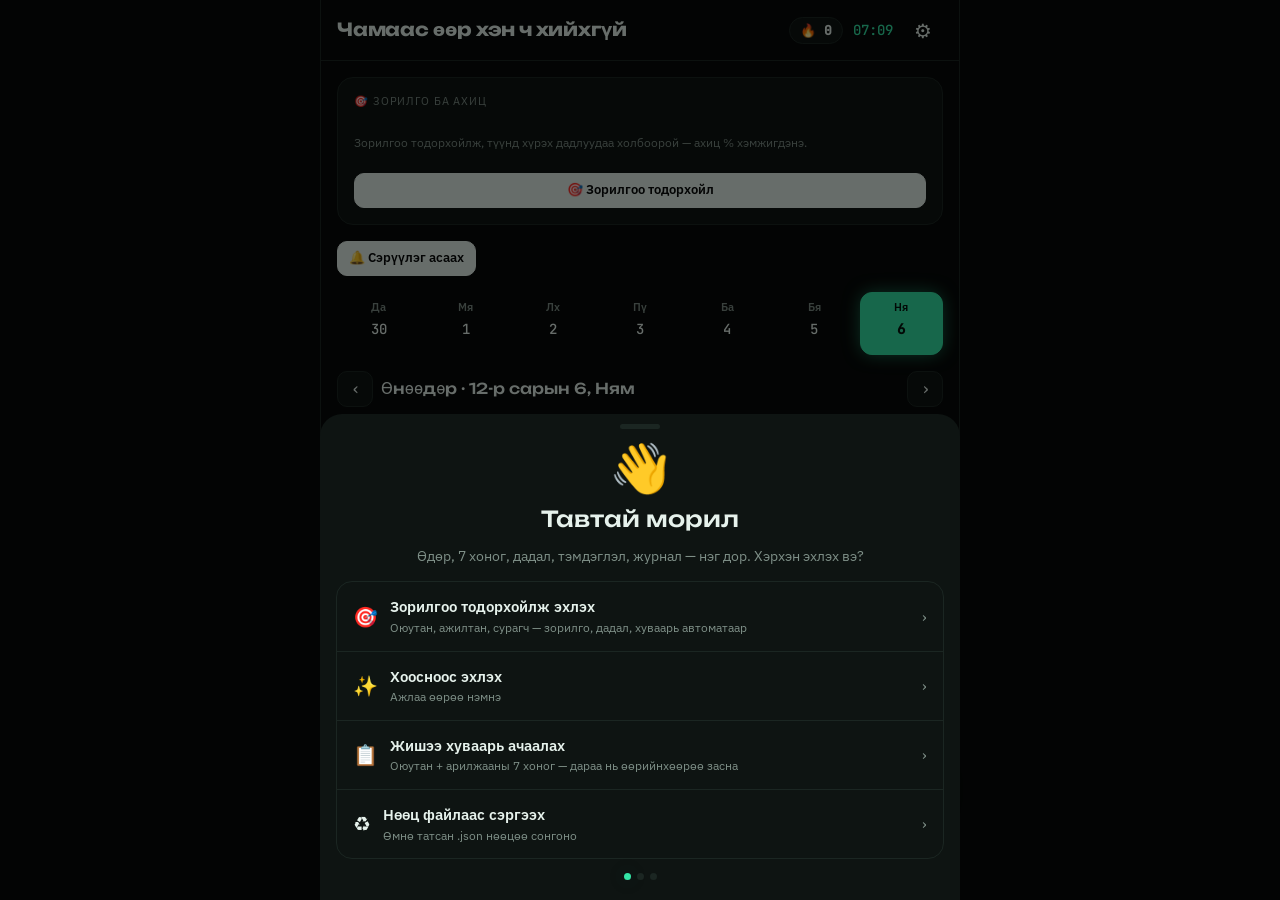
==== index.html @ 36c662ec "Evolve: home = goals, alarm, week, day plan" ====
<!doctype html>
<html lang="mn">
<head>
<meta charset="utf-8">
<meta name="viewport" content="width=device-width,initial-scale=1,viewport-fit=cover,interactive-widget=resizes-content">
<meta http-equiv="Content-Security-Policy" content="object-src 'none'; base-uri 'self'; form-action 'self'">
<title>Evolve</title>
<meta name="description" content="Өдөр, 7 хоног, дадал, тэмдэглэл, журнал — нэг дор. Сэрүүлэг, сануулгатай.">
<meta name="theme-color" content="#060908">
<meta name="application-name" content="Evolve">
<meta name="mobile-web-app-capable" content="yes">
<meta name="apple-mobile-web-app-capable" content="yes">
<meta name="apple-mobile-web-app-title" content="Evolve">
<meta name="apple-mobile-web-app-status-bar-style" content="black">
<link rel="manifest" href="manifest.webmanifest">
<link rel="icon" type="image/png" sizes="32x32" href="favicon-32.png">
<link rel="icon" type="image/png" sizes="192x192" href="icon-192.png">
<link rel="apple-touch-icon" href="apple-touch-icon.png">
<style>[hidden]{display:none!important}html,body{margin:0}</style>
<link rel="stylesheet" href="fonts.css">
<style>
/* Layout: full-height app shell — top bar, scrolling screen, bottom tab bar; modal bottom sheets for add/edit and settings */
:root{
  --bg:#F2F3EF; --surface:#FFFFFF; --ink:#1A1D1B; --muted:#646B66; --line:#DCDFD8; --accent:#0E9F6E; --accent-soft:#D6F4E7; --glow:none; --glowf:none; --danger:#B3261E; --scrim:rgba(20,22,20,.38);
  --c-Арилжаа:#2F7D4F; --c-Судалгаа:#2C64A8; --c-Хичээл:#B4532A; --c-Ажил:#6E6E6E; --c-Фитнес:#1F8A80; --c-Амралт:#7A5BA8; --c-Хувийн:#B0457A; --c-Бусад:#8A7F5A;
  --p-0:#2F7D4F; --p-1:#2C64A8; --p-2:#B4532A; --p-3:#6E6E6E; --p-4:#1F8A80; --p-5:#7A5BA8; --p-6:#B0457A; --p-7:#8A7F5A; --p-8:#C0392B; --p-9:#A97A1E; --on-accent:#FFFFFF;
  --n-0:#FFFFFF; --n-1:#FFF1B8; --n-2:#D8F2DC; --n-3:#D6E7FA; --n-4:#FBDDE8; --n-5:#E8DEF8;
  --f-display:"Unbounded","Arial Black",system-ui,sans-serif; --f-body:"IBM Plex Sans",system-ui,-apple-system,"Segoe UI",sans-serif; --f-mono:"JetBrains Mono",ui-monospace,Menlo,monospace; --f-hand:"Caveat","Segoe Print","Comic Sans MS",cursive;
  --gutL:max(16px,env(safe-area-inset-left,0px)); --gutR:max(16px,env(safe-area-inset-right,0px));
}
@media (prefers-color-scheme: dark){:root:not([data-theme="light"]){
  --bg:#060908; --surface:#0E1412; --ink:#E6F2EC; --muted:#7E8F87; --line:#1B2622; --accent:#34E5A6; --accent-soft:#0C261C; --glow:0 0 18px -2px color-mix(in srgb,var(--accent) 55%,transparent); --glowf:drop-shadow(0 0 6px color-mix(in srgb,var(--accent) 70%,transparent)); --danger:#F2B8B5; --scrim:rgba(0,0,0,.55);
  --c-Арилжаа:#5CC285; --c-Судалгаа:#6FA3E6; --c-Хичээл:#E58A62; --c-Ажил:#A3A3A3; --c-Фитнес:#4FC9BD; --c-Амралт:#B39AE0; --c-Хувийн:#E58AB8; --c-Бусад:#C9BC8A;
  --p-0:#5CC285; --p-1:#6FA3E6; --p-2:#E58A62; --p-3:#A3A3A3; --p-4:#4FC9BD; --p-5:#B39AE0; --p-6:#E58AB8; --p-7:#C9BC8A; --p-8:#F08A7E; --p-9:#E0B04F; --on-accent:#04140D;
  --n-0:#0E1412; --n-1:#3A3418; --n-2:#1E3524; --n-3:#1D2C40; --n-4:#3D2230; --n-5:#2D2540; color-scheme:dark}}
:root[data-theme="dark"]{
  --bg:#060908; --surface:#0E1412; --ink:#E6F2EC; --muted:#7E8F87; --line:#1B2622; --accent:#34E5A6; --accent-soft:#0C261C; --glow:0 0 18px -2px color-mix(in srgb,var(--accent) 55%,transparent); --glowf:drop-shadow(0 0 6px color-mix(in srgb,var(--accent) 70%,transparent)); --danger:#F2B8B5; --scrim:rgba(0,0,0,.55);
  --c-Арилжаа:#5CC285; --c-Судалгаа:#6FA3E6; --c-Хичээл:#E58A62; --c-Ажил:#A3A3A3; --c-Фитнес:#4FC9BD; --c-Амралт:#B39AE0; --c-Хувийн:#E58AB8; --c-Бусад:#C9BC8A;
  --p-0:#5CC285; --p-1:#6FA3E6; --p-2:#E58A62; --p-3:#A3A3A3; --p-4:#4FC9BD; --p-5:#B39AE0; --p-6:#E58AB8; --p-7:#C9BC8A; --p-8:#F08A7E; --p-9:#E0B04F; --on-accent:#04140D;
  --n-0:#0E1412; --n-1:#3A3418; --n-2:#1E3524; --n-3:#1D2C40; --n-4:#3D2230; --n-5:#2D2540; color-scheme:dark}
*{box-sizing:border-box}
html,body{height:100%}
body{background:var(--bg);color:var(--ink);font-family:var(--f-body);font-size:15px;line-height:1.45;overflow:hidden}
button{font:inherit;cursor:pointer;-webkit-tap-highlight-color:transparent}
button:focus-visible,input:focus-visible,select:focus-visible,textarea:focus-visible{outline:2px solid var(--accent);outline-offset:2px}
.shell{height:100%;display:grid;grid-template-columns:minmax(0,1fr);grid-template-rows:auto minmax(0,1fr) auto;max-width:640px;margin:0 auto;position:relative}
@media (min-width:700px){.shell{border-left:1px solid var(--line);border-right:1px solid var(--line)}}
/* top bar */
.topbar{display:flex;align-items:center;gap:6px;padding-block:10px;padding-left:var(--gutL);padding-right:var(--gutR);background:var(--bg);border-bottom:1px solid var(--line);min-height:56px}
.topbar h1{flex:1;min-width:0;margin:0;font-family:var(--f-display);font-weight:700;font-size:18px;line-height:1.2;letter-spacing:-.01em;overflow:hidden;display:-webkit-box;-webkit-line-clamp:2;-webkit-box-orient:vertical;text-wrap:balance}
.topbar .clock{font-family:var(--f-mono);font-size:14px;color:var(--accent);font-variant-numeric:tabular-nums;padding:0 4px}
.ib{width:40px;height:40px;border-radius:12px;border:0;background:transparent;color:var(--ink);font-size:20px;display:grid;place-items:center;flex:none}
.ib:active{background:var(--line)}
/* stage + screen */
.stage{position:relative;min-height:0}
.screen{height:100%;overflow-y:auto;overscroll-behavior:contain;-webkit-overflow-scrolling:touch}
.view{display:flex;flex-direction:column;gap:16px;padding-block:16px 104px;padding-left:var(--gutL);padding-right:var(--gutR);animation:enter .22s ease-out}
.view.back{animation-name:enterBack}
@keyframes enter{from{opacity:0;transform:translateX(14px)}to{opacity:1;transform:none}}
@keyframes enterBack{from{opacity:0;transform:translateX(-14px)}to{opacity:1;transform:none}}
.fab{position:absolute;right:var(--gutR);bottom:16px;width:58px;height:58px;border-radius:18px;border:0;background:var(--accent);color:var(--on-accent);font-size:28px;line-height:1;box-shadow:0 8px 20px -6px rgba(0,0,0,.4);display:grid;place-items:center;transition:transform .15s}
.fab:active{transform:scale(.94)}
/* bottom tabs */
.tabbar{display:grid;grid-template-columns:repeat(var(--tabs,4),1fr);background:var(--surface);border-top:1px solid var(--line);padding-left:var(--gutL);padding-right:var(--gutR)}
.tabbar button{border:0;background:transparent;color:var(--muted);display:flex;flex-direction:column;align-items:center;gap:2px;padding:9px 0 10px;font-size:11px;font-weight:600;letter-spacing:.02em}
.tabbar .ic{font-size:20px;line-height:1;filter:grayscale(1);opacity:.7;transition:transform .15s}
.tabbar button[aria-selected="true"]{color:var(--ink)}
.tabbar button[aria-selected="true"] .ic{filter:none;opacity:1;transform:translateY(-1px)}
.tabbar button[aria-selected="true"]::after{content:"";width:18px;height:3px;border-radius:2px;background:var(--accent);margin-top:2px}
/* generic */
.card{background:var(--surface);border:1px solid var(--line);border-radius:16px;padding:16px;display:flex;flex-direction:column;gap:12px}
.label{font-size:11px;letter-spacing:.08em;text-transform:uppercase;color:var(--muted)}
.hint{font-size:12px;color:var(--muted)}
.row{display:flex;gap:8px;flex-wrap:wrap;align-items:center}
.btn{background:var(--ink);color:var(--bg);border:1px solid var(--ink);border-radius:12px;padding:10px 14px;font-weight:600}
.btn.on{background:var(--accent);border-color:var(--accent);color:var(--on-accent)}
.btn.ghost{background:transparent;color:var(--ink);border-color:var(--line)}
.btn.danger{background:transparent;color:var(--danger);border-color:var(--danger)}
.btn.sm{padding:7px 11px;font-size:13px;border-radius:10px}
.nav{width:36px;height:36px;border-radius:10px;border:1px solid var(--line);background:var(--surface);color:var(--ink);font-size:18px;line-height:1;flex:none}
/* today */
.hero{background:linear-gradient(155deg,var(--accent-soft),var(--surface) 70%);border:1px solid var(--line);color:var(--ink);box-shadow:var(--glow);border-radius:20px;padding:18px;display:flex;flex-direction:column;gap:12px}
.hero .label{color:var(--muted)}
.hero .title{font-family:var(--f-display);font-weight:500;font-size:18px;line-height:1.3;text-wrap:balance}
.hero .bar{height:6px;border-radius:3px;background:var(--line);overflow:hidden}.hero .bar i{display:block;height:100%;background:var(--accent);width:0}
.hero .next{display:flex;justify-content:space-between;gap:12px;align-items:baseline;border-top:1px solid var(--line);padding-top:12px}
.hero .next .t{min-width:0}.hero .cd{font-family:var(--f-mono);font-variant-numeric:tabular-nums;color:var(--accent);white-space:nowrap}
.hero .btn{background:transparent;color:var(--ink);border-color:var(--line)}.hero .btn.on{background:var(--accent);border-color:var(--accent);color:var(--on-accent)}
.week{display:grid;grid-template-columns:repeat(7,1fr);gap:4px}
.week button,.cell{border:1px solid transparent;border-radius:12px;background:transparent;color:var(--ink);display:flex;flex-direction:column;align-items:center;gap:3px;padding:7px 0;min-width:0}
.week .d{font-size:11px;color:var(--muted);font-weight:600}
.n{font-family:var(--f-mono);font-size:14px;font-variant-numeric:tabular-nums}
.today-mark{border-color:var(--accent)!important}.today-mark .n{color:var(--accent);font-weight:700}
.week button[aria-selected="true"],.cell[aria-selected="true"]{background:var(--accent);color:var(--on-accent);box-shadow:var(--glow)}
.week button[aria-selected="true"] .n,.cell[aria-selected="true"] .n,.week button[aria-selected="true"] .d{color:var(--on-accent)}
.dots{display:flex;gap:2px;justify-content:center;min-height:5px;max-width:30px;flex-wrap:wrap}
.dots i{width:5px;height:5px;border-radius:50%;background:var(--k)}
/* calendar */
.calhead{display:flex;align-items:center;gap:8px}
.calhead h2{font-family:var(--f-display);font-weight:500;font-size:16px;margin:0;flex:1}
.grid{display:grid;grid-template-columns:repeat(7,1fr);gap:3px}
.dow{font-size:11px;text-align:center;color:var(--muted);padding-bottom:2px}
.cell{aspect-ratio:1/1.05;padding:6px 0 0;justify-content:flex-start}
.cell.out .n{color:var(--muted);opacity:.5}
/* day block */
.dayhead{display:flex;align-items:center;gap:8px}
.dayhead .dh{flex:1;min-width:0}
.dayhead h3{font-family:var(--f-display);font-weight:500;font-size:15px;margin:0}
.dayhead .meta{font-size:12.5px;color:var(--muted)}.dayhead strong{color:var(--ink)}
ol{list-style:none;margin:0;padding:0;display:flex;flex-direction:column;background:var(--surface);border:1px solid var(--line);border-radius:16px;overflow:hidden}
li{display:grid;grid-template-columns:minmax(52px,auto) 1fr auto 26px;gap:10px;align-items:center;padding:12px 14px;border-bottom:1px solid var(--line)}
li:last-child{border-bottom:0}
.tm{white-space:nowrap;font-family:var(--f-mono);font-size:12px;font-variant-numeric:tabular-nums;color:var(--muted);line-height:1.3}
.item{min-width:0;display:flex;flex-direction:column;gap:2px;padding:0 0 0 10px;border:0;border-left:3px solid var(--k);background:none;text-align:left;color:var(--ink)}
.item .a{font-size:14.5px;overflow-wrap:anywhere}
.chip{font-size:11px;color:var(--k);font-weight:600}
li.done .a{text-decoration:line-through;color:var(--muted)}
li.live{background:var(--accent-soft)}
input[type=checkbox]{width:22px;height:22px;accent-color:var(--accent);margin:0}
li.empty{display:flex;flex-direction:column;gap:6px;align-items:center;text-align:center;color:var(--muted);padding:28px 12px}
/* forms / sheets */
.scrim{position:fixed;inset:0;background:var(--scrim);z-index:20;animation:fade .2s}
@keyframes fade{from{opacity:0}}
.bsheet{position:fixed;left:50%;bottom:0;transform:translateX(-50%);width:min(640px,100%);max-height:90%;overflow-y:auto;background:var(--surface);border-radius:22px 22px 0 0;z-index:21;padding-block:10px calc(20px + env(safe-area-inset-bottom,0px));padding-left:var(--gutL);padding-right:var(--gutR);display:flex;flex-direction:column;gap:14px;animation:up .25s cubic-bezier(.2,.8,.2,1)}
@keyframes up{from{transform:translate(-50%,40px);opacity:.4}}
.grab{width:40px;height:5px;border-radius:3px;background:var(--line);margin:0 auto}
.sheethead{display:flex;justify-content:space-between;align-items:center;gap:8px}
.sheethead h2{font-family:var(--f-display);font-weight:500;font-size:16px;margin:0}
form{display:grid;grid-template-columns:1fr 1fr;gap:12px}
form .full{grid-column:1/-1}
.f{display:flex;flex-direction:column;gap:5px;min-width:0}
.f label,legend{font-size:12px;color:var(--muted);font-weight:500}
input[type=text],input[type=time],input[type=date],select{font:inherit;background:var(--bg);color:var(--ink);border:1px solid var(--line);border-radius:11px;padding:10px 11px;width:100%;min-width:0}
fieldset{border:0;margin:0;padding:0;display:flex;flex-direction:column;gap:6px}
.days{display:grid;grid-template-columns:repeat(7,1fr);gap:4px}
.days label{display:flex;flex-direction:column;align-items:center;gap:4px;font-size:12px;border:1px solid var(--line);border-radius:10px;padding:6px 0;color:var(--ink)}
.days input{width:18px;height:18px}
.setrow{display:flex;justify-content:space-between;align-items:center;gap:10px;padding:12px 0;border-bottom:1px solid var(--line)}
.setrow:last-child{border-bottom:0}
/* notes */
.flist{display:flex;flex-direction:column;background:var(--surface);border:1px solid var(--line);border-radius:16px;overflow:hidden}
.fbtn{display:flex;align-items:center;gap:12px;width:100%;border:0;border-bottom:1px solid var(--line);background:transparent;color:var(--ink);padding:14px 16px;text-align:left}
.fbtn:last-child{border-bottom:0}
.fbtn .ic{font-size:20px}
.fbtn .nm{flex:1;font-weight:600;min-width:0;overflow:hidden;text-overflow:ellipsis;white-space:nowrap}
.fbtn .ct{font-family:var(--f-mono);font-size:12px;color:var(--muted)}
.fbtn .chev{color:var(--muted)}
.ntools{display:flex;gap:8px;align-items:center}
.ntools input{flex:1;min-width:0}
.seg{display:flex;background:var(--surface);border:1px solid var(--line);border-radius:11px;padding:3px;gap:2px;flex:none}
.seg button{border:0;border-radius:8px;background:transparent;color:var(--muted);font-weight:600;font-size:13px;padding:6px 10px}
.seg button[aria-selected="true"]{background:var(--ink);color:var(--bg)}
.nlist{display:flex;flex-direction:column;border:1px solid var(--line);border-radius:16px;overflow:hidden;background:var(--surface)}
.nrow{display:flex;flex-direction:column;gap:3px;padding:12px 14px;border:0;border-bottom:1px solid var(--line);background:transparent;color:var(--ink);text-align:left;border-left:4px solid var(--nc)}
.nrow:last-child{border-bottom:0}
.nrow .t{font-weight:600}
.nrow .p{font-size:13px;color:var(--muted);overflow:hidden;text-overflow:ellipsis;white-space:nowrap}
.nrow .d{font-size:11.5px;color:var(--muted);font-family:var(--f-mono)}
.board{display:grid;grid-template-columns:repeat(auto-fill,minmax(148px,1fr));gap:12px}
.sticky{background:var(--nc);color:var(--ink);border:0;border-radius:4px 4px 14px 4px;padding:14px 12px;text-align:left;min-height:150px;display:flex;flex-direction:column;gap:6px;box-shadow:0 1px 0 var(--line),0 6px 16px -10px rgba(0,0,0,.35);transform:rotate(var(--rot));transition:transform .15s}
.sticky:active{transform:scale(.98)}
.sticky .t{font-family:var(--f-hand);font-size:22px;font-weight:600;line-height:1.1}
.sticky .b{font-family:var(--f-hand);font-size:18px;line-height:1.15;white-space:pre-line;overflow:hidden;max-height:9.5em}
.nempty{padding:36px 12px;text-align:center;color:var(--muted);border:1px dashed var(--line);border-radius:16px;display:flex;flex-direction:column;gap:8px;align-items:center}
.etools{display:flex;gap:8px;flex-wrap:wrap;align-items:center}
.etools select{width:auto;padding:7px 10px;font-size:13px}
.colors{display:flex;gap:6px}
.colors button{width:26px;height:26px;border-radius:50%;border:2px solid var(--line);background:var(--nc)}
.colors button[aria-checked="true"]{border-color:var(--ink)}
.paper{background:var(--nc,var(--surface));border:1px solid var(--line);border-radius:18px;padding:18px;display:flex;flex-direction:column;gap:2px;min-height:55vh}
#nTitle{font-family:var(--f-display);font-weight:600;font-size:21px;border:0;background:transparent;color:var(--ink);padding:4px 0;width:100%}
#nTitle:focus{outline:none}
.paper .meta{font-size:11.5px;color:var(--muted);font-family:var(--f-mono);margin-bottom:8px}
.blk{display:flex;gap:8px;align-items:flex-start}
.blk textarea{flex:1;border:0;background:transparent;color:var(--ink);font:inherit;resize:none;overflow:hidden;padding:4px 0;line-height:1.6;min-width:0;background-image:linear-gradient(to bottom,transparent calc(100% - 1px),var(--line) calc(100% - 1px))}
.blk textarea:focus{outline:none;background-image:linear-gradient(to bottom,transparent calc(100% - 2px),var(--accent) calc(100% - 2px))}
.blk.h textarea{font-family:var(--f-display);font-weight:500;font-size:17px;padding-top:12px}
.blk.todo input{margin-top:6px}
.blk.todo.done textarea{text-decoration:line-through;color:var(--muted)}
.addline{border:0;background:transparent;color:var(--muted);text-align:left;padding:10px 0;font-size:13px}
.blockbar{display:flex;gap:8px;flex-wrap:wrap;position:sticky;bottom:0;background:var(--bg);padding:8px 0}
/* life */
.scales{display:grid;grid-template-columns:repeat(4,1fr);gap:4px;background:var(--bg);border:1px solid var(--line);border-radius:11px;padding:3px}
.scales button{border:0;border-radius:8px;padding:8px 0;background:transparent;color:var(--muted);font-weight:600;font-size:13px}
.scales button[aria-selected="true"]{background:var(--accent);color:var(--on-accent)}
.fy{font-family:var(--f-mono);font-size:15px;min-width:76px;text-align:center}
.lifeset{display:grid;grid-template-columns:1fr 1fr;gap:12px}
.lifewrap{overflow-x:auto;border:1px solid var(--line);border-radius:16px;background:var(--surface)}
.life{border-collapse:collapse;min-width:100%}
.life th,.life td{border:1px solid var(--line);vertical-align:top;padding:0}
.life thead th{padding:10px 8px;text-align:left;background:var(--surface)}
.life th.cur{background:var(--accent-soft)}.life th.cur .age{color:var(--accent)}
.life thead .age{font-family:var(--f-display);font-weight:500;font-size:14px;display:block}
.life thead .yr{font-family:var(--f-mono);font-size:11px;color:var(--muted)}
.life .corner,.life .rowh{position:sticky;left:0;z-index:1;background:var(--surface);width:112px;min-width:112px}
.life .rowh{padding:6px}
.life .rowh input{font:inherit;font-size:13px;font-weight:600;border:0;background:transparent;color:var(--ink);width:100%;padding:4px 2px}
.life .rowh .x{border:0;background:transparent;color:var(--muted);font-size:12px;padding:2px}
.life tr.main td,.life tr.main .rowh{background:var(--accent-soft)}
.life textarea{display:block;width:170px;min-height:120px;border:0;background:transparent;color:var(--ink);font-family:var(--f-hand);font-size:20px;line-height:1.2;padding:8px 10px;resize:vertical}
.life textarea::placeholder{color:var(--muted);opacity:.6}
.toast{position:fixed;left:50%;transform:translateX(-50%);bottom:calc(84px + env(safe-area-inset-bottom,0px));background:var(--ink);color:var(--bg);padding:11px 16px;border-radius:14px;font-weight:600;max-width:calc(100% - 32px);box-shadow:0 6px 24px rgba(0,0,0,.25);z-index:30;animation:fade .2s}
:root[data-accent="gold"]{--accent:#A97A1E;--accent-soft:#F3E6C8}
@media (prefers-color-scheme: dark){:root[data-accent="gold"]:not([data-theme="light"]){--accent:#E0B04F;--accent-soft:#3A3020}}
:root[data-theme="dark"][data-accent="gold"]{--accent:#E0B04F;--accent-soft:#3A3020}
:root[data-accent="green"]{--accent:#2F7D4F;--accent-soft:#DCEFE2}
@media (prefers-color-scheme: dark){:root[data-accent="green"]:not([data-theme="light"]){--accent:#5CC285;--accent-soft:#1E3524}}
:root[data-theme="dark"][data-accent="green"]{--accent:#5CC285;--accent-soft:#1E3524}
:root[data-accent="blue"]{--accent:#2C64A8;--accent-soft:#DCE8F7}
@media (prefers-color-scheme: dark){:root[data-accent="blue"]:not([data-theme="light"]){--accent:#6FA3E6;--accent-soft:#1D2C40}}
:root[data-theme="dark"][data-accent="blue"]{--accent:#6FA3E6;--accent-soft:#1D2C40}
:root[data-accent="pink"]{--accent:#B0457A;--accent-soft:#F8DDEA}
@media (prefers-color-scheme: dark){:root[data-accent="pink"]:not([data-theme="light"]){--accent:#E58AB8;--accent-soft:#3D2230}}
:root[data-theme="dark"][data-accent="pink"]{--accent:#E58AB8;--accent-soft:#3D2230}
:root[data-accent="purple"]{--accent:#6E4FA8;--accent-soft:#E8DEF8}
@media (prefers-color-scheme: dark){:root[data-accent="purple"]:not([data-theme="light"]){--accent:#B39AE0;--accent-soft:#2D2540}}
:root[data-theme="dark"][data-accent="purple"]{--accent:#B39AE0;--accent-soft:#2D2540}
:root[data-accent="orange"]{--accent:#C2571B;--accent-soft:#FBE3D3}
@media (prefers-color-scheme: dark){:root[data-accent="orange"]:not([data-theme="light"]){--accent:#F29A5C;--accent-soft:#3E2818}}
:root[data-theme="dark"][data-accent="orange"]{--accent:#F29A5C;--accent-soft:#3E2818}

.shell,.bsheet{zoom:var(--zoom,1)}
.sgroup{display:flex;flex-direction:column;gap:2px}
.sgroup h2{font-family:var(--f-display);font-weight:500;font-size:14px;margin:0 0 6px;color:var(--muted);letter-spacing:.02em}
.setrow .lbl{min-width:0;flex:1}
.setrow .sub2{font-size:12px;color:var(--muted)}
.setrow select{width:auto}
.swatches{display:flex;gap:8px;flex-wrap:wrap}
.swatches button{width:30px;height:30px;border-radius:50%;border:3px solid var(--surface);outline:2px solid transparent;background:var(--sw)}
.swatches button[aria-checked="true"]{outline-color:var(--ink)}
.tog{appearance:none;-webkit-appearance:none;width:46px!important;height:28px!important;border-radius:14px;background:var(--line);position:relative;cursor:pointer;flex:none;transition:background .15s}
.tog::after{content:"";position:absolute;top:3px;left:3px;width:22px;height:22px;border-radius:50%;background:var(--surface);box-shadow:0 1px 3px rgba(0,0,0,.3);transition:transform .15s}
.tog:checked{background:var(--accent)}.tog:checked::after{transform:translateX(18px)}
.tog:disabled{opacity:.45}
.catrow{display:flex;gap:8px;align-items:center;padding:8px 0;border-bottom:1px solid var(--line)}
.catrow:last-child{border-bottom:0}
.catrow .sw{width:28px;height:28px;border-radius:50%;border:0;background:var(--sw);flex:none}
.catrow input[type=text]{flex:1}
.catrow .x{border:0;background:transparent;color:var(--muted);font-size:13px;padding:6px}
.palpick{display:flex;gap:6px;flex-wrap:wrap;padding:4px 0 8px 36px}
.palpick button{width:24px;height:24px;border-radius:50%;border:2px solid var(--surface);outline:2px solid transparent;background:var(--sw)}
.palpick button[aria-checked="true"]{outline-color:var(--ink)}
.sounds{display:flex;flex-direction:column}
.sounds label{display:flex;align-items:center;gap:10px;padding:9px 0;border-bottom:1px solid var(--line)}
.sounds label:last-child{border-bottom:0}
.sounds input[type=radio]{width:20px;height:20px;accent-color:var(--accent);margin:0}
.sounds .nm{flex:1}
input[type=range]{accent-color:var(--accent);width:140px}

.card.ring{display:flex;flex-direction:row;align-items:center;gap:14px}
.ring svg{flex:none}
.ring .rt{display:flex;flex-direction:column;gap:2px}
.ring .big{font-family:var(--f-display);font-weight:500;font-size:16px}
.habits{display:flex;flex-wrap:wrap;gap:8px}
.hb{display:flex;align-items:center;gap:6px;border:1px solid var(--line);background:var(--surface);color:var(--ink);border-radius:999px;padding:8px 12px;font-size:13.5px;font-weight:600}
.hb[aria-pressed="true"]{background:var(--accent);border-color:var(--accent);color:var(--on-accent)}
.hb .st{font-family:var(--f-mono);font-size:12px;opacity:.85}
.hb .del{margin-left:2px;font-weight:700}
.hadd{display:flex;gap:8px}.hadd input{flex:1}
.wk{display:flex;flex-direction:column;gap:10px}
.wkrow{display:grid;grid-template-columns:84px 1fr 64px;gap:10px;align-items:center;font-size:13px}
.wkrow .nm{overflow:hidden;text-overflow:ellipsis;white-space:nowrap;font-weight:600}
.wkbar{height:12px;border-radius:6px;background:var(--line);overflow:hidden;position:relative}
.wkbar i{position:absolute;inset:0 auto 0 0;background:var(--k);opacity:.35;border-radius:6px}
.wkbar b{position:absolute;inset:0 auto 0 0;background:var(--k);border-radius:6px}
.wkrow .v{font-family:var(--f-mono);font-size:12px;text-align:right;color:var(--muted);font-variant-numeric:tabular-nums}
.stats{display:grid;grid-template-columns:repeat(3,1fr);gap:8px}
.stat{background:var(--surface);border:1px solid var(--line);border-radius:14px;padding:12px;display:flex;flex-direction:column;gap:2px;min-width:0}
.stat .v{font-family:var(--f-display);font-weight:500;font-size:18px;font-variant-numeric:tabular-nums}
.stat .k{font-size:11px;color:var(--muted)}
.stat.bad .v{color:var(--danger)}.stat.good .v{color:var(--p-0)}
.trow{display:grid;grid-template-columns:1fr auto;gap:4px 10px;padding:12px 14px;border:0;border-bottom:1px solid var(--line);background:transparent;color:var(--ink);text-align:left;border-left:4px solid var(--k);width:100%}
.trow:last-child{border-bottom:0}
.trow .t{font-weight:600}.trow .r{font-family:var(--f-mono);font-weight:600;text-align:right}
.trow .d{font-size:12px;color:var(--muted);grid-column:1/-1}
.board.dragging{touch-action:none}
.sticky.lift{transform:scale(1.05) rotate(0)!important;z-index:5;box-shadow:0 16px 30px -10px rgba(0,0,0,.5);opacity:.95;pointer-events:none;position:relative}
.sticky.drop{outline:2px dashed var(--accent);outline-offset:3px}
#dayBlock{touch-action:pan-y}

.mood{display:grid;grid-template-columns:repeat(14,1fr);gap:4px;align-items:end;height:90px}
.mood .c{display:flex;flex-direction:column;align-items:center;justify-content:flex-end;gap:3px;height:100%}
.mood .c i{width:100%;max-width:18px;border-radius:5px 5px 2px 2px;background:var(--accent);min-height:3px}
.mood .c i.none{background:var(--line)}
.mood .c span{font-size:9.5px;color:var(--muted);font-family:var(--f-mono)}
.moodpick{display:grid;grid-template-columns:repeat(5,1fr);gap:6px}
.moodpick button{border:1px solid var(--line);background:var(--bg);border-radius:12px;padding:8px 0;font-size:24px;line-height:1;display:flex;flex-direction:column;align-items:center;gap:4px;color:var(--ink)}
.moodpick button span{font-size:10.5px;color:var(--muted)}
.moodpick button[aria-checked="true"]{border-color:var(--accent);background:var(--accent-soft)}
textarea.jt{font:inherit;background:var(--bg);color:var(--ink);border:1px solid var(--line);border-radius:11px;padding:10px 11px;width:100%;resize:vertical}
.jrow{display:flex;gap:12px;padding:12px 14px;border:0;border-bottom:1px solid var(--line);background:transparent;color:var(--ink);text-align:left;width:100%}
.jrow:last-child{border-bottom:0}
.jrow .em{font-size:26px;line-height:1}
.jrow .bd{min-width:0;flex:1;display:flex;flex-direction:column;gap:2px}
.jrow .t{font-weight:600;display:flex;justify-content:space-between;gap:8px}
.jrow .sc{font-family:var(--f-mono);font-size:12px;color:var(--accent)}
.jrow .p{font-size:13px;color:var(--muted);overflow:hidden;display:-webkit-box;-webkit-line-clamp:2;-webkit-box-orient:vertical}
.jrow .tg{font-size:11px;color:var(--muted)}

.fab{box-shadow:var(--glow),0 8px 20px -6px rgba(0,0,0,.5)}
.tabbar button[aria-selected="true"]::after{box-shadow:var(--glow)}
.hb[aria-pressed="true"]{box-shadow:var(--glow)}
input[type=checkbox]:checked{filter:var(--glowf)}
.ring svg circle:last-of-type{filter:var(--glowf)}
.tabbar{grid-template-columns:repeat(5,1fr)!important}
/* habits grid */
.hgwrap{overflow-x:auto;border:1px solid var(--line);border-radius:16px;background:var(--surface)}
.hg{border-collapse:separate;border-spacing:0}
.hg th,.hg td{padding:0}
.hg thead th{font-family:var(--f-mono);font-size:10.5px;color:var(--muted);font-weight:500;padding:10px 0 6px;text-align:center;min-width:30px}
.hg thead th.today{color:var(--accent)}
.hg .hn{position:sticky;left:0;z-index:2;background:var(--surface);text-align:left;padding:8px 10px 8px 12px;min-width:132px;max-width:132px;border-right:1px solid var(--line)}
.hg .hn .nm{display:flex;align-items:center;gap:6px;font-size:13px;font-weight:600;line-height:1.2}
.hg .hn .nm i{width:8px;height:8px;border-radius:50%;background:var(--hc);flex:none;box-shadow:0 0 8px var(--hc)}
.hg .hn .st{font-family:var(--f-mono);font-size:10.5px;color:var(--muted);margin-top:3px;white-space:nowrap}
.hg .hn .st b{color:var(--ink);font-weight:600}
.hg td{text-align:center;height:44px}
.hc{width:22px;height:22px;border-radius:50%;border:1.5px solid var(--line);background:transparent;padding:0;display:inline-grid;place-items:center;font-size:11px;color:var(--on-accent);font-weight:700}
.hc.on{background:var(--hc);border-color:var(--hc);box-shadow:0 0 10px -1px var(--hc)}
.hc.future{opacity:.3;cursor:default}
.hc.today{border-color:var(--accent)}
.hgstat{display:grid;grid-template-columns:repeat(3,1fr);gap:8px}
.hedit{display:flex;flex-direction:column}
.herow{display:flex;gap:8px;align-items:center;padding:8px 0;border-bottom:1px solid var(--line)}
.herow:last-child{border-bottom:0}
.herow input[type=text]{flex:1}
.herow .sw{width:26px;height:26px;border-radius:50%;border:0;background:var(--hc);flex:none}
.herow .x{border:0;background:transparent;color:var(--muted);font-size:13px;padding:6px}
/* week board */
.wbars{display:grid;grid-template-columns:repeat(7,1fr);gap:8px;align-items:end;height:110px}
.wbars .b{display:flex;flex-direction:column;align-items:center;gap:4px;height:100%;justify-content:flex-end}
.wbars .b i{width:100%;max-width:26px;border-radius:8px;background:var(--line);position:relative;overflow:hidden;height:80px}
.wbars .b i b{position:absolute;left:0;right:0;bottom:0;background:var(--accent);border-radius:8px;box-shadow:var(--glow)}
.wbars .b span{font-size:10.5px;color:var(--muted);font-family:var(--f-mono)}
.wbars .b.td span{color:var(--accent)}
.board7{display:grid;grid-auto-flow:column;grid-auto-columns:min(78%,240px);gap:10px;overflow-x:auto;scroll-snap-type:x mandatory;padding-bottom:6px}
.dcol{scroll-snap-align:start;background:var(--surface);border:1px solid var(--line);border-radius:16px;padding:14px;display:flex;flex-direction:column;gap:10px;min-width:0}
.dcol.td{border-color:var(--accent);box-shadow:var(--glow)}
.dcol .dh{display:flex;justify-content:space-between;align-items:center;gap:8px}
.dcol .dh b{font-family:var(--f-display);font-weight:500;font-size:15px;display:block}
.dcol .dh span{font-family:var(--f-mono);font-size:11px;color:var(--muted)}
.dtask{display:flex;gap:8px;align-items:flex-start;font-size:13.5px}
.dtask input{width:18px;height:18px;margin-top:1px;flex:none}
.dtask button{border:0;background:none;color:var(--ink);text-align:left;padding:0;font:inherit;min-width:0;overflow-wrap:anywhere}
.dtask.done button{text-decoration:line-through;color:var(--muted)}
.dtask small{display:block;font-family:var(--f-mono);font-size:10.5px;color:var(--k)}
/* insights */
.ins-hero{display:flex;flex-direction:column;gap:6px}
.ins-hero .big{font-family:var(--f-display);font-weight:700;font-size:40px;line-height:1;color:var(--ink)}
.chart{width:100%;height:auto;display:block;overflow:visible}
.chart .ln{fill:none;stroke:var(--accent);stroke-width:2.5;filter:var(--glowf)}
.chart .ar{fill:url(#gfill)}
.chart .gl{stroke:var(--line);stroke-width:1}
.chart text{fill:var(--muted);font-family:var(--f-mono);font-size:10px}
.lb{display:flex;flex-direction:column;gap:10px}
.lbrow{display:grid;grid-template-columns:minmax(0,1fr) 44px;gap:4px 10px;align-items:center}
.lbrow .nm{font-size:13px;font-weight:600;overflow:hidden;text-overflow:ellipsis;white-space:nowrap}
.lbrow .v{font-family:var(--f-mono);font-size:12px;text-align:right;color:var(--muted)}
.lbrow .tr{grid-column:1/-1;height:8px;border-radius:4px;background:var(--line);overflow:hidden}
.lbrow .tr b{display:block;height:100%;border-radius:4px;background:var(--hc,var(--accent));box-shadow:0 0 10px -2px var(--hc,var(--accent))}
.chips{display:flex;gap:6px;overflow-x:auto;padding-bottom:2px}
.chips button{flex:none;border:1px solid var(--line);background:var(--surface);color:var(--muted);border-radius:999px;padding:7px 12px;font-size:12.5px;font-weight:600}
.chips button[aria-selected="true"]{background:var(--accent);color:var(--on-accent);border-color:var(--accent);box-shadow:var(--glow)}
.up{color:var(--accent)!important}.down{color:var(--danger)!important}
/* more */
.morelist .fbtn .ic{font-size:20px}

.hrow{display:flex;gap:12px;align-items:flex-start}
.hring{display:flex;flex-direction:column;align-items:center;gap:2px;flex:none}
.hring svg circle:last-of-type{filter:var(--glowf)}
.hring span{font-family:var(--f-mono);font-size:10px;color:var(--muted);white-space:nowrap}
.qa{display:flex;gap:8px}
.qa input{flex:1;min-width:0;border-radius:14px!important;padding:12px 14px!important;background:var(--surface)!important}
.qa.busy input{opacity:.6}
.rvbanner{display:flex;align-items:center;gap:12px;width:100%;text-align:left;border:1px solid var(--accent);background:var(--accent-soft);color:var(--ink);border-radius:16px;padding:12px 14px;box-shadow:var(--glow)}
.rvbanner>span:first-child{font-size:24px}.rvbanner>span:nth-child(2){flex:1;min-width:0}.rvbanner small{color:var(--muted)}
.playbtn{width:30px;height:30px;border-radius:50%;border:1px solid var(--line);background:transparent;color:var(--accent);font-size:11px;display:grid;place-items:center;padding:0}
[hidden]{display:none!important}.playbtn[hidden]{display:block!important;visibility:hidden}
.fcbody{display:flex;flex-direction:column;align-items:center;gap:14px;text-align:center}
.fcring{position:relative;width:220px;height:220px;max-width:100%}
.fctime{position:absolute;inset:0;display:grid;place-items:center;font-family:var(--f-mono);font-size:44px;font-weight:600;font-variant-numeric:tabular-nums;color:var(--ink)}
#rvNotes p{margin:0;font-size:14px}
@media (prefers-reduced-motion:reduce){*{animation:none!important;transition:none!important}}
/* ===== v23: app shell (installable app feel) ===== */
html{-webkit-text-size-adjust:100%;text-size-adjust:100%;overscroll-behavior-y:none}
body{overscroll-behavior-y:none;-webkit-touch-callout:none}
.topbar{padding-top:calc(10px + env(safe-area-inset-top,0px))}
.tabbar{padding-bottom:env(safe-area-inset-bottom,0px)}
.topbar,.tabbar,.hero,.fab,.btn,.seg,.ib,.rvbanner,.chips,.scales{-webkit-user-select:none;user-select:none}
button,.btn,.nav,.fbtn,select,label.btn{touch-action:manipulation}
input[type=text],textarea,.paper{-webkit-user-select:text;user-select:text}
@supports (-webkit-touch-callout:none){input[type=text],input[type=time],input[type=date],select,textarea{font-size:16px}}
.sdot{width:9px;height:9px;border-radius:50%;background:var(--muted);flex:none;margin-right:-2px;transition:background .2s}
.sdot[data-s="synced"]{background:var(--accent);box-shadow:var(--glow)}
.sdot[data-s="syncing"],.sdot[data-s="pending"]{background:#E0B04F;animation:pulse 1.2s ease-in-out infinite}
.sdot[data-s="offline"],.sdot[data-s="idle"],.sdot[data-s="nocloud"]{background:var(--muted)}
.sdot[data-s="error"],.sdot[data-s="toolarge"]{background:var(--danger)}
@keyframes pulse{50%{opacity:.35}}
.toast{display:flex;align-items:center;gap:12px}
.toastbtn{flex:none;background:transparent;border:1px solid currentColor;color:inherit;border-radius:8px;padding:3px 10px;font-weight:700;font-size:13px}
.acct{display:flex;align-items:center;gap:12px;min-width:0}
.acct b{display:block;overflow:hidden;text-overflow:ellipsis;white-space:nowrap}
.acct .av{width:44px;height:44px;border-radius:50%;background:var(--accent);color:var(--on-accent);display:grid;place-items:center;font-family:var(--f-display);font-weight:700;font-size:18px;flex:none;box-shadow:var(--glow)}
.miss{border-color:#E0B04F}
.miss .ml{display:flex;gap:10px;align-items:baseline;width:100%;text-align:left;border:0;background:transparent;color:var(--ink);padding:4px 0;font-size:14px}
.miss .ml b{font-family:var(--f-mono);font-weight:500;color:#E0B04F;flex:none}
.onbt{font-family:var(--f-display);font-weight:500;font-size:22px;line-height:1.25;margin:0;text-wrap:balance}
.onbp{margin:0;color:var(--muted);font-size:14px;line-height:1.5}
.onbi{font-size:48px;line-height:1}
.fbtn.wrap .nm{white-space:normal}
.fbtn .nm small{display:block;font-weight:400;font-size:12px;color:var(--muted);white-space:normal;margin-top:1px}
.onbdots{display:flex;gap:6px;justify-content:center}
.onbdots i{width:7px;height:7px;border-radius:50%;background:var(--line)}
.onbdots i.on{background:var(--accent);box-shadow:var(--glow)}
#recaptcha-box{min-height:0}
.grecaptcha-badge{visibility:hidden}
a.lnk{color:var(--accent);text-decoration:underline;text-underline-offset:3px}

.col{display:flex;flex-direction:column}
.inst{flex-direction:row;align-items:center;gap:12px;padding:12px 14px}
.inst .t{flex:1;min-width:0}.inst .t b{display:block;font-size:14px}.inst .t small{color:var(--muted);font-size:12px}
.inst .ib{width:32px;height:32px;font-size:18px}
.miss .row .label{color:#E0B04F}
#dlgText{white-space:pre-line}
</style>
</head>
<body>
<div class="shell" id="shell">
  <header class="topbar">
    <button class="ib" id="backBtn" type="button" aria-label="Буцах" hidden>‹</button>
    <h1 id="viewTitle">Өнөөдөр</h1>
    <span class="sdot" id="syncDot" hidden></span>
    <button type="button" class="pchip" id="topChip" hidden aria-label="Төгс өдрийн streak"></button><span class="clock" id="clock">--:--</span>
    <button class="ib" id="setBtn" type="button" aria-label="Тохиргоо">⚙︎</button>
  </header>
  <div class="stage">
    <main class="screen" id="screen">
      <section class="view" id="vToday">
        <div class="card miss" id="missCard" hidden role="status"><div class="row" style="justify-content:space-between"><div class="label">⏰ Алдсан сануулга</div><button class="btn ghost sm" id="missClose" type="button">Ойлголоо</button></div><div id="missList"></div></div>
        <div class="hero" aria-live="polite">
          <div class="hrow"><div style="min-width:0;flex:1"><div class="label" id="nowLabel">Одоо</div><div class="title" id="nowTitle">—</div></div><div id="heroRing" class="hring"></div></div>
          <div class="bar"><i id="nowBar"></i></div>
          <div class="next"><div class="t"><div class="label">Дараагийнх</div><div id="nextTitle">—</div></div><div class="cd" id="nextCd"></div></div>
          <div class="row"><button class="btn sm" id="alarmBtn" type="button">🔔 Сэрүүлэг асаах</button></div>
        </div>
        <div class="card inst" id="instBanner" hidden><span style="font-size:24px" aria-hidden="true">📲</span><div class="t"><b>Утсандаа суулга</b><small>Нүүр дэлгэцээс апп шиг нээгдэнэ</small></div><button class="btn sm" id="instGo" type="button">Суулгах</button><button class="ib" id="instX" type="button" aria-label="Хаах">×</button></div>
        <form class="qa" id="qaForm" autocomplete="off"><input id="qaIn" type="text" maxlength="140" placeholder="✨ Маргааш 16:00 Лондон арилжаа 1 цаг" aria-label="Хурдан нэмэх"><button class="btn sm" id="qaGo" type="submit">Нэмэх</button></form>
        <button class="rvbanner" id="rvBanner" type="button" hidden><span>🗓</span><span><b>7 хоногийн дүн бэлэн боллоо</b><br><small>Юу сайн, юу сул байсныг хар</small></span><span>›</span></button>
        <div class="card"><div class="row" style="justify-content:space-between"><div class="label">Өдрийн дадал</div><button class="btn ghost sm" id="hEdit" type="button">Засах</button></div>
          <div class="habits" id="habits"></div>
          <div class="hadd" id="hAddRow" hidden><input id="hNew" type="text" maxlength="24" placeholder="Жишээ: 📚 30 мин ном унших" aria-label="Шинэ дадал"><button class="btn sm" id="hAdd" type="button">Нэмэх</button></div>
        </div>
        <div class="card" id="coachCard" hidden><button type="button" class="pstrip" id="dayStrip" aria-expanded="false"></button><div id="coachBody" class="col" style="gap:10px" hidden></div></div>
        <div class="card" id="goalCard"><div class="label">🎯 Зорилго ба ахиц</div><div id="goalList" class="col" style="gap:10px"></div></div>
        <div class="card" id="allocCard" hidden><div class="label">⚖️ Цагийн хуваарилалт · энэ 7 хоног</div><div id="allocList"></div><div id="allocWarn" class="col" style="gap:8px"></div></div>
        <div class="card" id="statCard" hidden><div class="label">📊 Нийт статистик</div><div id="statList"></div></div>
        <div class="card" id="cdCard" hidden><div class="label">⏳ Чухал өдрүүд</div><div id="cdList"></div></div>
        <div class="week" id="week"></div>
        <div id="daySlotToday"></div>
      </section>
      <section class="view" id="vCal" hidden>
        <div class="seg" id="calMode" style="align-self:flex-start"><button type="button" data-v="week">7 хоног</button><button type="button" data-v="month">Сар</button></div>
        <div id="weekBoard" class="stack" style="gap:14px" hidden>
          <div class="calhead"><button class="nav" id="wbPrev" type="button" aria-label="Өмнөх 7 хоног">‹</button><h2 id="wbTitle">—</h2><button class="nav" id="wbNext" type="button" aria-label="Дараагийн 7 хоног">›</button></div>
          <div class="card"><div class="row" style="justify-content:space-between"><span class="label">Нийт явц</span><span class="label" id="wbPct"></span></div><div class="wbars" id="wbBars"></div></div>
          <div class="board7" id="wbCols"></div>
        </div>
        <div class="card" id="monthCard">
          <div class="calhead"><button class="nav" id="prevM" type="button" aria-label="Өмнөх сар">‹</button><h2 id="monthTitle">—</h2><button class="btn ghost sm" id="todayBtn" type="button">Өнөөдөр</button><button class="nav" id="nextM" type="button" aria-label="Дараагийн сар">›</button></div>
          <div class="grid" id="dow"></div>
          <div class="grid" id="grid" role="grid"></div>
        </div>
        <div id="daySlotCal"></div>
        <div class="card" id="wkCard"><div class="label" id="wkTitle">7 хоногийн дүн</div><div class="wk" id="wkSum"></div><span class="hint">Бүдэг: төлөвлөсөн цаг · Тод: хийсэн гэж тэмдэглэсэн цаг</span></div>
      </section>
      <section class="view" id="vNotesHome" hidden>
        <div class="flist" id="folderNav"></div>
        <span class="hint">Хавтас дээр дарж нээнэ. ＋ товчоор шинэ хавтас нэмнэ.</span>
      </section>
      <section class="view" id="vNotes" hidden>
        <div class="ntools">
          <input id="nSearch" type="text" placeholder="🔍 Хайх" aria-label="Тэмдэглэл хайх">
          <div class="seg" role="tablist" aria-label="Харагдац"><button type="button" id="mList" aria-selected="true">☰</button><button type="button" id="mSticky" aria-selected="false">▦</button></div>
        </div>
        <div id="notesList"></div>
        <div class="row"><input id="fName" type="text" maxlength="30" aria-label="Хавтасны нэр" style="flex:1"><button class="btn danger sm" id="delFolder" type="button">Хавтас устгах</button></div>
      </section>
      <section class="view" id="vEditor" hidden>
        <div class="etools">
          <div class="colors" id="colors" role="radiogroup" aria-label="Өнгө"></div>
          <button class="btn ghost sm" id="pinBtn" type="button">📌</button>
          <select id="moveSel" aria-label="Хавтас солих"></select>
          <button class="btn danger sm" id="delNote" type="button">Устгах</button>
        </div>
        <div class="paper" id="paper">
          <input id="nTitle" type="text" maxlength="80" placeholder="Гарчиг" aria-label="Тэмдэглэлийн гарчиг">
          <div class="meta" id="nMeta"></div>
          <div id="blocks"></div>
          <button class="addline" id="tailAdd" type="button">＋ мөр нэмэх</button>
        </div>
        <div class="blockbar"><button class="btn ghost sm" data-add="h" type="button">H Гарчиг</button><button class="btn ghost sm" data-add="text" type="button">¶ Текст</button><button class="btn ghost sm" data-add="todo" type="button">☐ Чагт</button></div>
      </section>
      <section class="view" id="vLife" hidden>
        <div class="scales" role="tablist" aria-label="Хугацаа"><button type="button" data-sc="m">Сар</button><button type="button" data-sc="q">Улирал</button><button type="button" data-sc="y">Жил</button><button type="button" data-sc="5y">5 жил</button></div>
        <div class="row" id="yearNav"><button class="nav" id="fyPrev" type="button" aria-label="Өмнөх он">‹</button><strong id="fyLabel" class="fy">—</strong><button class="nav" id="fyNext" type="button" aria-label="Дараагийн он">›</button></div>
        <div class="lifewrap"><table class="life" id="lifeTable"></table></div>
        <div class="card">
          <div class="lifeset">
            <div class="f"><label for="lAge">Одоогийн нас</label><input id="lAge" type="text" inputmode="numeric" maxlength="3"></div>
            <div class="f"><label for="lYear">Одоогийн он</label><input id="lYear" type="text" inputmode="numeric" maxlength="4"></div>
          </div>
          <div class="row"><button class="btn ghost sm" id="addCol" type="button">＋ Багана</button><button class="btn ghost sm" id="delCol" type="button">− Сүүлийн багана</button><button class="btn ghost sm" id="addRow" type="button">＋ Мөр</button></div>
        </div>
      </section>
      <section class="view" id="vTrade" hidden>
        <div class="seg" id="jKind" style="align-self:flex-start"><button type="button" data-v="day">📓 Өдрийн журнал</button><button type="button" data-v="trade">📈 Арилжаа</button></div>
        <div id="jDayPanel" class="stack" style="gap:16px">
        <div class="stats" id="jStats"></div>
        <div class="card"><div class="row" style="justify-content:space-between"><div class="label">Сэтгэл санаа · сүүлийн 14 хоног</div></div><div class="mood" id="jMood"></div></div>
        <div class="ntools"><input id="jSearch" type="text" placeholder="🔍 Журналаас хайх" aria-label="Журналаас хайх"><div class="seg" id="jRange"><button type="button" data-v="week">7 хоног</button><button type="button" data-v="month">Сар</button><button type="button" data-v="all">Бүгд</button></div></div>
        <div class="nlist" id="jList"></div>
        </div>
<div id="jTradePanel" class="stack" style="gap:16px" hidden>
        <div class="stats" id="tStats"></div>
        <div class="card"><div class="row" style="justify-content:space-between"><div class="label">Энэ 7 хоногийн хязгаар</div><select id="tCap" style="width:auto"><option>10</option><option>15</option><option>20</option><option>25</option><option>30</option><option>50</option></select></div><div class="wkbar" style="--k:var(--accent)"><b id="tCapBar"></b></div><div class="hint" id="tCapTxt"></div></div>
        <div class="row"><div class="seg" id="tRange"><button type="button" data-v="week">7 хоног</button><button type="button" data-v="month">Сар</button><button type="button" data-v="all">Бүгд</button></div></div>
        <div class="nlist" id="tList"></div>
        <span class="hint">R = (гарсан − орсон) ÷ (орсон − SL). Ялалтын хувь биш, дүрэм баримталсан хувь чухал.</span>
      </div>
      </section>
      <section class="view" id="vHabits" hidden>
        <div class="calhead"><button class="nav" id="hmPrev" type="button" aria-label="Өмнөх сар">‹</button><h2 id="hmTitle">—</h2><button class="nav" id="hmNext" type="button" aria-label="Дараагийн сар">›</button></div>
        <div class="hgstat" id="hmStats"></div>
        <div class="hgwrap" id="hgWrap"><table class="hg" id="hGrid"></table></div>
        <div class="card"><div class="row" style="justify-content:space-between"><div class="label">Дадлууд</div><button class="btn ghost sm" id="hmEdit" type="button">Засах</button></div>
          <div class="hedit" id="hmEditList" hidden></div>
          <span class="hint" id="hmHint">Тойрог дээр дарж тухайн өдрийг тэмдэглэнэ. Өнгөрсөн өдрийг ч засаж болно.</span></div>
      </section>
      <section class="view" id="vInsights" hidden>
        <div class="chips" id="insChips"></div>
        <div class="card ins-hero"><span class="label" id="insLabel">Бүх дадал · сүүлийн 30 хоног</span><span class="big" id="insBig">—</span><svg class="chart" id="insChart" viewBox="0 0 340 150" preserveAspectRatio="none" role="img" aria-label="Биелэлтийн график"></svg></div>
        <div class="stats" id="insStats"></div>
        <div class="card"><div class="label">Дадлын leaderboard · энэ сар</div><div class="lb" id="insLB"></div></div>
        <div class="card"><div class="label">Top streak 🔥</div><div class="lb" id="insStreak"></div></div>
        <button class="btn ghost" id="insReview" type="button">🗓 7 хоногийн дүн харах</button>
      </section>
      <section class="view" id="vMore" hidden>
        <div class="flist morelist">
          <button type="button" class="fbtn" id="profBtn"><span class="ic">👤</span><span class="nm">Профайл</span><span class="chev">›</span></button>
          <button type="button" class="fbtn" data-go="notes" data-tab="notes"><span class="ic">📝</span><span class="nm">Тэмдэглэл</span><span class="chev">›</span></button>
          <button type="button" class="fbtn" data-go="trade" data-tab="trade"><span class="ic" id="jIcon2">📓</span><span class="nm" id="jTab2">Журнал</span><span class="chev">›</span></button>
          <button type="button" class="fbtn" data-go="life" data-tab="life"><span class="ic">🧭</span><span class="nm">Зорилго</span><span class="chev">›</span></button>
          <button type="button" class="fbtn" data-go="settings"><span class="ic">⚙︎</span><span class="nm">Тохиргоо</span><span class="chev">›</span></button>
        </div>
      </section>
      <section class="view" id="vSettings" hidden>
        <div class="card sgroup"><h2>Профайл</h2>
          <div class="f"><label for="planName">Нүүрийн гарчиг</label><input id="planName" type="text" maxlength="40" placeholder="Хоосон бол өдөр бүр шинэ ишлэл гарна"></div>
        </div>
        <div class="card sgroup" id="acctCard" hidden><h2>Бүртгэл ба синк</h2><div id="acctBody" class="col" style="gap:10px"></div></div>
        <div class="card sgroup" id="appCard" hidden><h2>Апп</h2><div id="appBody"></div></div>
        <div class="card sgroup" id="purSet"><h2>Хуваарилалт ба мэдэгдэл</h2><div id="purBody"></div></div>
        <div class="card sgroup" id="cdSet"><h2>Чухал өдрүүд</h2><div id="cdSetList"></div><div class="row"><input id="cdTitle" type="text" maxlength="40" placeholder="Жишээ: Шалгалт" aria-label="Тооллогчийн нэр" style="flex:1;min-width:120px"><input id="cdDate" type="date" aria-label="Огноо" style="width:auto"><button class="btn sm" id="cdAdd" type="button">Нэмэх</button></div><span class="hint">Өнөөдөр дэлгэц дээр хамгийн ойрын 3 нь харагдана.</span></div>
        <div class="card sgroup" id="errCard"><h2>Алдаа мэдэгдэх</h2><div class="setrow"><div class="lbl">Апп дээр гарсан алдаа<div class="sub2" id="errSub"></div></div><div class="row" style="flex-wrap:nowrap"><button class="btn ghost sm" id="errCopy" type="button">Хуулах</button><button class="btn ghost sm" id="errClr" type="button">Цэвэрлэх</button></div></div><span class="hint">Зөвхөн энэ төхөөрөмж дээр хадгалагдана, хаашаа ч илгээгдэхгүй.</span></div>
        <div class="card sgroup"><h2>Харагдац</h2>
          <div class="setrow"><div class="lbl">Горим</div><div class="seg" id="sTheme"><button type="button" data-v="system">Систем</button><button type="button" data-v="light">☀︎ Цайвар</button><button type="button" data-v="dark">☾ Бараан</button></div></div>
          <div class="setrow"><div class="lbl">Үндсэн өнгө</div><div class="swatches" id="sAccent" role="radiogroup" aria-label="Үндсэн өнгө"></div></div>
          <div class="setrow"><div class="lbl">Үсгийн хэмжээ</div><div class="seg" id="sFont"><button type="button" data-v="0.9">Жижиг</button><button type="button" data-v="1">Дунд</button><button type="button" data-v="1.12">Том</button></div></div>
          <div class="setrow"><div class="lbl">Календарь таб</div><input type="checkbox" class="tog" id="tabcal" aria-label="Календарь таб харуулах"></div>
          <div class="setrow"><div class="lbl">Тэмдэглэл таб</div><input type="checkbox" class="tog" id="tabnotes" aria-label="Тэмдэглэл таб харуулах"></div>
          <div class="setrow"><div class="lbl">Журнал таб</div><input type="checkbox" class="tog" id="tabtrade" aria-label="Журнал таб харуулах"></div>
          <div class="setrow"><div class="lbl">Журналын нэр</div><input type="text" id="sJName" maxlength="14" style="width:150px" aria-label="Журналын нэр"></div>
          <div class="setrow"><div class="lbl">Журналын тэмдэг</div><div class="seg" id="sJIcon"><button type="button" data-v="📊">📊</button><button type="button" data-v="📈">📈</button><button type="button" data-v="📓">📓</button><button type="button" data-v="🎯">🎯</button><button type="button" data-v="⚡">⚡</button></div></div>
          <div class="f" style="padding:10px 0"><label for="sQ1">Журналын асуулт 1</label><input id="sQ1" type="text" maxlength="60"></div>
          <div class="f" style="padding-bottom:10px"><label for="sQ2">Журналын асуулт 2</label><input id="sQ2" type="text" maxlength="60"></div>
          <div class="f" style="padding-bottom:10px"><label for="sQ3">Журналын асуулт 3</label><input id="sQ3" type="text" maxlength="60"></div>
          <div class="setrow"><div class="lbl">Зорилго таб</div><input type="checkbox" class="tog" id="tablife" aria-label="Зорилго таб харуулах"></div>
          <div class="setrow"><div class="lbl">Өнөөдөр таб дээр 7 хоногийн мөр</div><input type="checkbox" class="tog" id="showWeek" aria-label="7 хоногийн мөр харуулах"></div>
        </div>
        <div class="card sgroup"><h2>Ангилал</h2>
          <div id="catList"></div>
          <div class="row"><button class="btn ghost sm" id="addCat" type="button">＋ Ангилал нэмэх</button></div>
          <span class="hint">Өнгөт тойрог дээр дарж өнгө сонгоно. Нэр солиход хуучин ажлууд дагаж солигдоно.</span>
        </div>
        <div class="card sgroup"><h2>Сануулга, сэрүүлэг</h2>
          <div class="setrow"><div class="lbl">Шинэ ажлын сануулга</div><select id="sRemind"><option value="-1">Сануулахгүй</option><option value="0">Эхлэх үед</option><option value="5">5 мин өмнө</option><option value="10">10 мин өмнө</option><option value="15">15 мин өмнө</option><option value="30">30 мин өмнө</option><option value="60">1 цаг өмнө</option></select></div>
          <div class="setrow"><div class="lbl">Сэрүүлэг асаалттай үед дэлгэц унтраахгүй<div class="sub2">Утас түгжигдвэл апп зогсч, сэрүүлэг дуугарахгүй. Цэнэг түргэн дуусна.</div></div><input type="checkbox" class="tog" id="keepAwake" aria-label="Дэлгэц унтраахгүй"></div>
          <div class="label" style="margin-top:8px">Сэрүүлгийн дуу</div>
          <div class="sounds" id="sSound"></div>
          <div class="setrow"><div class="lbl">Дууны чанга</div><input type="range" id="sVol" min="0.05" max="1" step="0.05" aria-label="Дууны чанга"></div>
          <div class="setrow"><div class="lbl">Хэдэн удаа дуугарах<div class="sub2">“Сэрэх” гэсэн ажил 2 дахин удаан</div></div><select id="sTimes"><option value="1">1 удаа</option><option value="3">3 удаа</option><option value="5">5 удаа</option><option value="10">10 удаа</option></select></div>
        </div>
        <div class="card sgroup"><h2>Цаг ба 7 хоног</h2>
          <div class="setrow"><div class="lbl">Цагийн формат</div><div class="seg" id="sClock"><button type="button" data-v="24">24 цаг</button><button type="button" data-v="12">12 цаг</button></div></div>
          <div class="setrow"><div class="lbl">7 хоног эхлэх өдөр</div><div class="seg" id="sWeek"><button type="button" data-v="0">Даваа</button><button type="button" data-v="6">Ням</button></div></div>
        </div>
        <div class="card sgroup"><h2>Өгөгдөл</h2>
          <div class="setrow"><div class="lbl">📅 Утасны календарь руу<div class="sub2">Утсаа түгжсэн үед ч сануулга ирнэ · нэг удаагийн хуулбар (ажлаа өөрчилвөл дахин татна)</div></div><button class="btn sm" id="icsBtn" type="button">.ics татах</button></div>
          <div class="setrow"><div class="lbl">💾 Нөөцлөх<div class="sub2">Бүх өгөгдлөө нэг файлд татаж авна</div></div><button class="btn ghost sm" id="backupBtn" type="button">Татах</button></div>
          <div class="setrow"><div class="lbl">♻️ Нөөцөөс сэргээх<div class="sub2" id="restoreInfo">.json нөөц файлаа сонгоно</div></div><label class="btn ghost sm" for="restoreFile" style="cursor:pointer">Сонгох</label><input type="file" id="restoreFile" accept=".json,application/json" hidden></div>
          <div class="setrow" id="restoreConfirmRow" hidden><div class="lbl">Одоогийн бүх өгөгдөл солигдоно</div><button class="btn danger sm" id="restoreGo" type="button">Сэргээх</button></div>
          <div class="setrow"><div class="lbl">Жишээ хуваарь ачаалах<div class="sub2">Оюутан + арилжааны 7 хоног</div></div><button class="btn ghost sm" id="sampleBtn" type="button">Ачаалах</button></div>
          <div class="setrow"><div class="lbl">Календарийг хоослох<div class="sub2">Тэмдэглэл, зорилго хэвээр үлдэнэ</div></div><button class="btn danger sm" id="clearBtn" type="button">Хоослох</button></div>
          <div class="hint" id="status">Хадгалалт: ачаалж байна…</div>
        </div>
        <span class="hint">Таны мэдээлэл зөвхөн танд харагдана. Сэрүүлэг зөвхөн апп нээлттэй (эсвэл ард ажиллаж байх) үед дуугарна. Апп хаалттай үед найдвартай сануулахын тулд «.ics татах»-аар утасныхаа календарьт нэмээрэй.</span>
      </section>
      <div id="parking" hidden><div id="dayBlock">
        <div class="dayhead"><button class="nav" id="prevD" type="button" aria-label="Өмнөх өдөр">‹</button><div class="dh"><h3 id="dayTitle">—</h3><div class="meta" id="dayMeta"></div></div><button class="nav" id="nextD" type="button" aria-label="Дараагийн өдөр">›</button></div>
        <ol id="list" style="margin-top:10px"></ol>
        <button class="btn" id="doneBtn" type="button" style="width:100%;margin-top:12px;padding:14px;font-size:16px" hidden>✓ Done</button>
      </div></div>
    </main>
    <button class="fab" id="fab" type="button" aria-label="Нэмэх">＋</button>
  </div>
  <nav class="tabbar" role="tablist" aria-label="Үндсэн цэс">
    <button type="button" role="tab" data-tab="today"><span class="ic">☀️</span>Өнөөдөр</button>
    <button type="button" role="tab" data-tab="habits"><span class="ic">🟢</span>Дадал</button>
    <button type="button" role="tab" data-tab="cal"><span class="ic">📅</span>Ажил</button>
    <button type="button" role="tab" data-tab="insights"><span class="ic">📈</span>Insights</button>
    <button type="button" role="tab" data-tab="more"><span class="ic">☰</span>Бусад</button>
  </nav>
</div>

<div class="scrim" id="scrim" hidden></div>
<section class="bsheet" id="sheet" role="dialog" aria-modal="true" aria-labelledby="sheetTitle" hidden>
  <div class="grab"></div>
  <div class="sheethead"><h2 id="sheetTitle">Шинэ ажил</h2><button class="btn ghost sm" data-close type="button">Хаах</button></div>
  <form id="form" autocomplete="off">
    <div class="f full"><label for="fTitle">Юу хийх вэ</label><input id="fTitle" type="text" maxlength="120" required placeholder="Жишээ: Фитнес — дээд бие"></div>
    <div class="f full"><label for="fDate">Огноо</label><input id="fDate" type="date" required></div>
    <div class="f"><label for="fStart">Эхлэх</label><input id="fStart" type="time" required value="09:00"></div>
    <div class="f"><label for="fEnd">Дуусах</label><input id="fEnd" type="time" required value="10:00"></div>
    <div class="f"><label for="fCat">Төрөл</label><select id="fCat"></select></div>
    <div class="f"><label for="fRemind">Сануулах</label><select id="fRemind"><option value="-1">Сануулахгүй</option><option value="0">Эхлэх үед</option><option value="5">5 мин өмнө</option><option value="10" selected>10 мин өмнө</option><option value="15">15 мин өмнө</option><option value="30">30 мин өмнө</option><option value="60">1 цаг өмнө</option></select></div>
    <div class="f full"><label for="fHabit">Дадалтай холбох</label><select id="fHabit"></select></div>
    <div class="f full"><label for="fRepeat">Давтах</label><select id="fRepeat"><option value="none">Давтахгүй</option><option value="weekly">Долоо хоног бүр</option></select></div>
    <fieldset class="full" id="daysBox" hidden><legend>Аль гарагуудад</legend><div class="days" id="fDays"></div>
      <div class="row"><button type="button" class="btn ghost sm" data-pick="0,1,2,3,4">Да–Ба</button><button type="button" class="btn ghost sm" data-pick="5,6">Бя–Ня</button><button type="button" class="btn ghost sm" data-pick="0,1,2,3,4,5,6">Өдөр бүр</button></div></fieldset>
    <div class="row full"><button class="btn" type="submit" style="flex:1">Хадгалах</button>
      <button class="btn danger" type="button" id="delOne" hidden>Зөвхөн энэ өдөр</button>
      <button class="btn danger" type="button" id="delAll" hidden>Устгах</button></div>
  </form>
</section>

<section class="bsheet" id="tsheet" role="dialog" aria-modal="true" aria-labelledby="tsTitle" hidden>
  <div class="grab"></div>
  <div class="sheethead"><h2 id="tsTitle">Өнөөдрийн журнал</h2><button class="btn ghost sm" data-close type="button">Хаах</button></div>
  <form id="jform" autocomplete="off">
    <div class="f full"><label for="jDate">Огноо</label><input id="jDate" type="date" required></div>
    <div class="f full"><label>Сэтгэл санаа</label><div class="moodpick" id="jMoodPick" role="radiogroup" aria-label="Сэтгэл санаа"></div></div>
    <div class="f full"><label for="jScore">Өдрөө үнэлэх: <strong id="jScoreV">7</strong>/10</label><input id="jScore" type="range" min="1" max="10" step="1" value="7" style="width:100%"></div>
    <div class="f full"><label for="jQ1" id="jL1">Өнөөдөр юу хийсэн бэ?</label><textarea id="jQ1" rows="3" class="jt"></textarea></div>
    <div class="f full"><label for="jQ2" id="jL2">Юу сурсан бэ?</label><textarea id="jQ2" rows="2" class="jt"></textarea></div>
    <div class="f full"><label for="jQ3" id="jL3">Маргааш юуг сайжруулах вэ?</label><textarea id="jQ3" rows="2" class="jt"></textarea></div>
    <div class="f full"><label>Шошго</label><div class="habits" id="jTags"></div></div>
    <div class="row full"><button class="btn" type="submit" style="flex:1">Хадгалах</button><button class="btn danger" type="button" id="jDel" hidden>Устгах</button></div>
  </form>
</section>
<section class="bsheet" id="checkin" role="dialog" aria-modal="true" aria-labelledby="ciTitle" hidden>
  <div class="grab"></div>
  <div id="ciAsk" class="stack" style="gap:14px">
    <div class="sheethead"><div><h2 id="ciTitle">Өнөөдөр хэр байсан бэ?</h2><div class="hint" id="ciSub"></div></div><button class="btn ghost sm" data-close type="button">Дараа</button></div>
    <div class="moodpick" id="ciMood" role="radiogroup" aria-label="Өнөөдөр хэр байсан"></div>
    <div class="f"><label for="ciText">Нэг өгүүлбэрээр (заавал биш)</label><textarea id="ciText" rows="2" class="jt" maxlength="200" placeholder="Юу хамгийн их нөлөөлсөн бэ?"></textarea></div>
    <button class="btn" id="ciSend" type="button" disabled>Хариулах</button>
  </div>
  <div id="ciReply" class="stack" style="gap:12px;align-items:center;text-align:center;padding:10px 0 4px" hidden>
    <div style="font-size:56px;line-height:1" id="ciEmoji"></div>
    <div class="title" id="ciMsg" style="font-family:var(--f-display);font-weight:500;font-size:19px;line-height:1.35;text-wrap:balance"></div>
    <div class="hint" id="ciExtra"></div>
    <button class="btn" data-close type="button" style="width:100%">Ойлголоо 💪</button>
  </div>
</section>
<section class="bsheet" id="trsheet" role="dialog" aria-modal="true" aria-labelledby="trTitle" hidden>
  <div class="grab"></div>
  <div class="sheethead"><h2 id="trTitle">Шинэ арилжаа</h2><button class="btn ghost sm" data-close type="button">Хаах</button></div>
  <form id="tform" autocomplete="off">
    <div class="f"><label for="tDate">Огноо</label><input id="tDate" type="date" required></div>
    <div class="f"><label for="tTime">Цаг</label><input id="tTime" type="time" required></div>
    <div class="f"><label for="tSym">Хэрэгсэл</label><input id="tSym" type="text" maxlength="12" value="XAU/USD"></div>
    <div class="f"><label for="tSess">Сешн</label><select id="tSess"><option>Ази</option><option>Лондон</option><option>Нью-Йорк</option></select></div>
    <div class="f full"><label>Чиглэл</label><div class="seg" id="tDir"><button type="button" data-v="Long">▲ Long</button><button type="button" data-v="Short">▼ Short</button></div></div>
    <div class="f"><label for="tEntry">Орсон үнэ</label><input id="tEntry" type="text" inputmode="decimal" required></div>
    <div class="f"><label for="tSL">Stop Loss</label><input id="tSL" type="text" inputmode="decimal" required></div>
    <div class="f"><label for="tTP">Take Profit</label><input id="tTP" type="text" inputmode="decimal"></div>
    <div class="f"><label for="tExit">Гарсан үнэ</label><input id="tExit" type="text" inputmode="decimal" placeholder="Нээлттэй бол хоосон"></div>
    <div class="f"><label for="tRisk">Эрсдэл %</label><input id="tRisk" type="text" inputmode="decimal" value="1"></div>
    <div class="f"><label for="tEmo">Сэтгэл хөдлөл (1–5)</label><select id="tEmo"><option value="1">1 — тайван</option><option value="2">2</option><option value="3" selected>3</option><option value="4">4</option><option value="5">5 — хэт догдлол</option></select></div>
    <div class="f full"><label for="tWhy">Орсон шалтгаан</label><input id="tWhy" type="text" maxlength="160" placeholder="H1 support + M15 engulfing"></div>
    <div class="setrow full"><div class="lbl">Дүрмээ бүрэн баримталсан уу?</div><input type="checkbox" class="tog" id="tRules" aria-label="Дүрэм баримталсан" checked></div>
    <div class="hint full" id="tPreview"></div>
    <div class="row full"><button class="btn" type="submit" style="flex:1">Хадгалах</button><button class="btn danger" type="button" id="tDel" hidden>Устгах</button></div>
  </form>
</section>
<section class="bsheet" id="focus" role="dialog" aria-modal="true" aria-labelledby="fcTitle" hidden>
  <div class="grab"></div>
  <div class="sheethead"><h2 id="fcTitle">Төвлөрөх</h2><button class="btn ghost sm" id="fcClose" type="button">Хаах</button></div>
  <div class="fcbody">
    <div class="hint" id="fcTask"></div>
    <div class="fcring"><svg viewBox="0 0 200 200" width="220" height="220" aria-hidden="true"><circle cx="100" cy="100" r="88" fill="none" stroke="var(--line)" stroke-width="10"/><circle id="fcArc" cx="100" cy="100" r="88" fill="none" stroke="var(--accent)" stroke-width="10" stroke-linecap="round" transform="rotate(-90 100 100)" style="filter:var(--glowf)"/></svg><div class="fctime" id="fcTime">25:00</div></div>
    <div class="seg" id="fcLen"><button type="button" data-v="15">15 мин</button><button type="button" data-v="25">25 мин</button><button type="button" data-v="50">50 мин</button></div>
    <div class="row" style="justify-content:center"><button class="btn" id="fcGo" type="button" style="min-width:140px">▶ Эхлэх</button><button class="btn ghost" id="fcStop" type="button" hidden>■ Дуусгах</button></div>
    <div class="hint" id="fcInfo">Дуусахад дуугарч, ажил автоматаар тэмдэглэгдэнэ.</div>
  </div>
</section>
<section class="bsheet" id="review" role="dialog" aria-modal="true" aria-labelledby="rvTitle" hidden>
  <div class="grab"></div>
  <div class="sheethead"><div><h2 id="rvTitle">7 хоногийн дүн</h2><div class="hint" id="rvRange"></div></div><button class="btn ghost sm" data-close type="button">Хаах</button></div>
  <div class="stats" id="rvStats"></div>
  <div class="card" style="gap:8px" id="rvNotes"></div>
  <div class="setrow"><div class="lbl">Нэг удаагийн ажлуудыг дараагийн 7 хоног руу хуулах<div class="sub2" id="rvCopyInfo"></div></div><button class="btn sm" id="rvCopy" type="button">Хуулах</button></div>
  <span class="hint">Долоо хоног бүр давтагддаг ажлууд өөрөө үргэлжилнэ.</span>
</section>
<section class="bsheet" id="dlg" role="alertdialog" aria-modal="true" aria-labelledby="dlgTitle" hidden>
  <div class="grab"></div>
  <div class="sheethead"><h2 id="dlgTitle"></h2></div>
  <p class="onbp" id="dlgText" style="margin:0"></p>
  <div class="col" id="dlgBtns" style="gap:8px"></div>
</section>
<section class="bsheet" id="onb" role="dialog" aria-modal="true" aria-label="Танилцуулга" hidden>
  <div class="grab"></div>
  <div class="col" id="onbBody" style="gap:14px;text-align:center;align-items:stretch"></div>
  <input type="file" id="onbFile" accept=".json,application/json" hidden>
</section>
<section class="bsheet" id="phone" role="dialog" aria-modal="true" aria-labelledby="phTitle" hidden>
  <div class="grab"></div>
  <div class="sheethead"><h2 id="phTitle">Утасны дугаараар нэвтрэх</h2><button class="btn ghost sm" data-close type="button">Хаах</button></div>
  <div class="f"><label for="phNum">Утасны дугаар (+976…)</label><input id="phNum" type="text" inputmode="tel" autocomplete="tel" maxlength="20"></div>
  <div class="f" id="phCodeRow" hidden><label for="phCode">SMS-ээр ирсэн 6 оронтой код</label><input id="phCode" type="text" inputmode="numeric" autocomplete="one-time-code" maxlength="6"></div>
  <div id="recaptcha-box"></div>
  <button class="btn" id="phGo" type="button">Код авах</button>
  <span class="hint">Энэ нэвтрэлт Google reCAPTCHA-аар хамгаалагдсан тул Google-ийн <a class="lnk" href="https://policies.google.com/privacy" target="_blank" rel="noopener">Нууцлалын бодлого</a> ба <a class="lnk" href="https://policies.google.com/terms" target="_blank" rel="noopener">Үйлчилгээний нөхцөл</a> хамаарна.</span>
</section>
<div class="toast" id="toast" role="status" aria-live="polite" hidden></div>
<script>window.TOL_PWA=1</script>
<script src="firebase-config.js"></script>
<script>
/*SYNC_CORE_BEGIN*/
const SyncCore=(function(){
  const SETKEYS=new Set(["skip","tags","days"]);
  const isObj=x=>x!==null&&typeof x==="object"&&!Array.isArray(x);
  const stable=x=>{if(Array.isArray(x))return "["+x.map(stable).join(",")+"]";if(isObj(x))return "{"+Object.keys(x).sort().map(k=>JSON.stringify(k)+":"+stable(x[k])).join(",")+"}";return JSON.stringify(x)};
  const eq=(a,b)=>a===b||stable(a)===stable(b);
  const idArr=a=>Array.isArray(a)&&a.every(x=>isObj(x)&&typeof x.id==="string");
  const utf8=s=>{let n=0;for(let i=0;i<s.length;i++){const c=s.charCodeAt(i);n+=c<128?1:c<2048?2:(c>=0xd800&&c<0xdc00?(i++,4):3)}return n};
  // Generic 3-way merge of JSON documents. b=common ancestor, l=local, r=remote.
  // Objects merge key-by-key, arrays of {id} objects merge by id, small primitive "set" arrays union.
  // A delete on one side is honoured unless the other side changed that entry; true conflicts: local wins.
  function merge3(b,l,r,key){
    if(eq(l,r))return l;
    if(eq(b,l))return r;
    if(eq(b,r))return l;
    if(isObj(l)&&isObj(r)){
      const B=isObj(b)?b:{},out={};
      for(const k of new Set([...Object.keys(B),...Object.keys(l),...Object.keys(r)])){
        const inL=Object.prototype.hasOwnProperty.call(l,k),inR=Object.prototype.hasOwnProperty.call(r,k),inB=Object.prototype.hasOwnProperty.call(B,k);
        if(!inL&&!inR)continue;
        if(!inL){if(inB&&eq(B[k],r[k]))continue;out[k]=r[k];continue}
        if(!inR){if(inB&&eq(B[k],l[k]))continue;out[k]=l[k];continue}
        out[k]=merge3(B[k],l[k],r[k],k);
      }
      return out;
    }
    if(Array.isArray(l)&&Array.isArray(r)){
      const B=Array.isArray(b)?b:[];
      if(idArr(l)&&idArr(r)){
        const bm=new Map(B.filter(x=>isObj(x)&&typeof x.id==="string").map(x=>[x.id,x])),lm=new Map(l.map(x=>[x.id,x])),rm=new Map(r.map(x=>[x.id,x]));
        const out=[],seen=new Set();
        const take=id=>{if(seen.has(id))return;seen.add(id);const bi=bm.get(id),li=lm.get(id),ri=rm.get(id);
          if(li&&ri){out.push(merge3(bi,li,ri));return}
          if(li){if(bi&&eq(bi,li))return;out.push(li);return}
          if(ri){if(bi&&eq(bi,ri))return;out.push(ri)}};
        l.forEach(x=>take(x.id));r.forEach(x=>take(x.id));
        return out;
      }
      const prim=a=>a.every(x=>x===null||typeof x!=="object");
      if(SETKEYS.has(key)&&prim(l)&&prim(r)&&prim(B)){
        const S=a=>new Set(a.map(stable)),bs=S(B),ls=S(l),rs=S(r),out=[],used=new Set();
        for(const v of [...l,...r]){const s=stable(v);if(used.has(s))continue;used.add(s);if(bs.has(s)&&(!ls.has(s)||!rs.has(s)))continue;out.push(v)}
        return out.every(x=>typeof x==="number")?out.sort((a,b)=>a-b):out;
      }
      return l;
    }
    return l;
  }
  const arr=a=>Array.isArray(a)?a:[];
  const cnt=o=>isObj(o)?Object.keys(o).length:0;
  function hasUserData(p){
    if(!isObj(p))return false;
    return arr(p.items).length>0||arr(p.journal&&p.journal.list).length>0||arr(p.trade&&p.trade.list).length>0||
      cnt(p.habits&&p.habits.log)>0||cnt(p.life&&p.life.cells)>0||cnt(p.checkins)>0||cnt(p.focus)>0||
      arr(p.notes&&p.notes.items).some(i=>i&&i.id!=="ex1"&&i.id!=="ex2");
  }
  // Sync engine: local-first, optimistic concurrency (rev), 3-way merge on conflict. No DOM, no Firebase.
  // o={uid,adapter,store{get,set,del},getPlan,setPlan(plan,why),parse(str)->plan|null,hasData(),canApply?,online?,now,device,delay?,onState?,
  //    verifyGone?():Promise<"alive"|"gone"|other>, onGone?(), goneRetry?}
  // verifyGone: called when the cloud document disappears after it had been synced. The engine never re-creates it blindly (that would
  // undo an account deletion made on another device); "alive" -> re-create from the local copy, "gone" -> stop and call onGone, else retry.
  function createEngine(o){
    const K1="wp-sync:"+o.uid,K2="wp-base:"+o.uid;
    let meta={};try{meta=JSON.parse(o.store.get(K1)||"{}")||{}}catch(e){}
    const st={status:"idle",dirty:!!meta.dirty,base:o.store.get(K2)||null,rev:meta.rev|0,lastSync:meta.lastSync|0,error:"",bytes:0};
    let unsub=null,pushT=null,backoff=0,pushing=false,stopped=false,first=false,queued=null,verifying=false,goneT=null;
    const emit=()=>{if(o.onState)o.onState({...st})};
    const lsMeta=()=>o.store.set(K1,JSON.stringify({dirty:st.dirty,rev:st.rev,lastSync:st.lastSync}));
    const lsBase=()=>{if(st.base==null)o.store.del(K2);else o.store.set(K2,st.base)};
    const offline=()=>!!(o.online&&!o.online());
    const schedule=ms=>{clearTimeout(pushT);if(!stopped)pushT=setTimeout(push,ms)};
    function applyRemote(rm){
      if(rm.rev<=st.rev)return false;
      if(pushing&&rm.device===o.device&&rm.rev===st.rev+1)return false;
      const rp=o.parse(rm.plan);if(!rp){st.status="error";st.error="bad-remote";emit();return false}
      if(!st.dirty)o.setPlan(rp,"adopt");
      else{const bp=st.base?o.parse(st.base):null;const merged=merge3(bp||{},o.getPlan(),rp);o.setPlan(merged,"merge");st.dirty=!eq(merged,rp)}
      st.base=rm.plan;st.rev=rm.rev;st.lastSync=o.now();lsBase();lsMeta();return true;
    }
    function onSnap(snap){
      if(stopped)return;
      if(snap.fromCache&&!snap.exists)return;
      clearTimeout(goneT);
      if(o.canApply&&!o.canApply()){queued=snap;return}
      if(!snap.exists){
        const was=first;first=true;
        if(st.rev>0&&o.verifyGone){checkGone(snap);return}
        st.rev=0;
        if(!was){st.dirty=st.dirty||o.hasData()}else st.dirty=true;
        lsMeta();
        if(st.dirty){st.status=offline()?"offline":"pending";emit();schedule(100)}else{st.status="synced";emit()}
        return;
      }
      first=true;applyRemote(snap);
      if(st.dirty){st.status=offline()?"offline":"pending";emit();schedule(200)}else{st.status="synced";emit()}
    }
    function checkGone(snap){
      if(verifying)return;
      verifying=true;clearTimeout(pushT);st.status=offline()?"offline":"pending";emit();
      const limit=new Promise(r=>setTimeout(()=>r("unknown"),15000));
      Promise.race([Promise.resolve().then(()=>o.verifyGone()),limit]).catch(()=>"unknown").then(v=>{
        verifying=false;
        if(v==="gone"){stopped=true;clearTimeout(pushT);clearTimeout(goneT);if(unsub){try{unsub()}catch(e){}unsub=null}if(o.onGone)o.onGone();return}
        if(stopped)return;
        if(v==="alive"){st.rev=0;st.dirty=true;lsMeta();st.status=offline()?"offline":"pending";emit();schedule(100)}
        else goneT=setTimeout(()=>{if(!stopped)onSnap(snap)},o.goneRetry||8000)
      })}
    function onErr(e){st.status=offline()?"offline":"error";st.error=(e&&e.code)||String(e&&e.message||e);emit()}
    async function push(){
      if(stopped||pushing||verifying||!st.dirty||!first)return;
      if(offline()){st.status="offline";emit();return}
      if(o.canApply&&!o.canApply()){schedule(800);return}
      pushing=true;st.status="syncing";emit();
      try{
        const str=JSON.stringify(o.getPlan());st.bytes=utf8(str);
        if(st.bytes>900000){st.status="toolarge";emit();pushing=false;return}
        const res=await o.adapter.push(o.uid,{plan:str,baseRev:st.rev,device:o.device,updatedAt:o.now()});
        if(res&&res.conflict){
          const rm=res.remote||{};pushing=false;
          if(!rm.exists){
            if(st.rev>0&&o.verifyGone){checkGone({exists:false,fromCache:false});return}
            st.rev=0
          }else if(!applyRemote(rm)){st.rev=rm.rev|0}
          schedule(50);return;
        }
        st.base=str;st.rev=res.rev;st.lastSync=o.now();st.error="";backoff=0;
        st.dirty=JSON.stringify(o.getPlan())!==str;
        lsBase();lsMeta();st.status=st.dirty?"pending":"synced";emit();
        if(st.dirty)schedule(1200);
      }catch(e){
        st.status=offline()?"offline":"error";st.error=(e&&e.code)||String(e&&e.message||e);
        backoff=Math.min(backoff?backoff*2:5000,120000);emit();schedule(backoff);
      }
      pushing=false;
    }
    return{
      start(){stopped=false;try{unsub=o.adapter.subscribe(o.uid,onSnap,onErr)}catch(e){onErr(e)}emit()},
      stop(){stopped=true;clearTimeout(pushT);clearTimeout(goneT);if(unsub){try{unsub()}catch(e){}unsub=null}},
      touch(){if(stopped)return;if(!st.dirty){st.dirty=true;lsMeta()}st.status=offline()?"offline":"pending";emit();schedule(o.delay==null?2500:o.delay)},
      flush(){clearTimeout(pushT);return push()},
      kick(){if(queued&&(!o.canApply||o.canApply())){const s=queued;queued=null;onSnap(s)}},
      online(){backoff=0;if(!stopped){if(st.dirty)schedule(0);emit()}},
      state(){return{...st}},
      wipe(){o.store.del(K1);o.store.del(K2)}
    };
  }
  return{merge3,eq,stable,hasUserData,createEngine,utf8};
})();
/*SYNC_CORE_END*/

const hasClaude=()=>!!(window.claude&&window.claude.use);
const ENV={pwa:!!window.TOL_PWA,top:(()=>{try{return window.top===window.self}catch(e){return false}})()};
const APP_VERSION="24";
const escH=s=>String(s).replace(/[&<>"']/g,c=>({"&":"&amp;","<":"&lt;",">":"&gt;",'"':"&quot;","'":"&#39;"}[c]));
const isStandalone=()=>{try{return ["standalone","fullscreen","minimal-ui"].some(m=>matchMedia(`(display-mode: ${m})`).matches)||navigator.standalone===true}catch(e){return false}};
const isIOS=()=>/iPad|iPhone|iPod/.test(navigator.userAgent)||(navigator.platform==="MacIntel"&&navigator.maxTouchPoints>1);

function logErr(m,w){try{const a=JSON.parse(localStorage.getItem("wp-errlog")||"[]");a.push({t:Date.now(),m:String(m).slice(0,300),w:String(w||"").slice(0,80)});localStorage.setItem("wp-errlog",JSON.stringify(a.slice(-20)))}catch(e){}}
window.addEventListener("error",e=>{if(/ResizeObserver/.test(e.message||""))return;logErr(e.message,(e.filename||"").split("/").pop()+":"+(e.lineno||0))});
window.addEventListener("unhandledrejection",e=>logErr("promise: "+((e.reason&&(e.reason.message||e.reason))||""),""));
const SAMPLE=[{"id": "s0", "day": 5, "start": "07:00", "end": "07:05", "title": "Сэрэх", "cat": "Амралт", "remind": 0}, {"id": "s1", "day": 5, "start": "07:30", "end": "08:40", "title": "Журнал бэлдэх, дүрмээ бичиж утасны дэлгэц дээр тавих", "cat": "Судалгаа", "remind": 10}, {"id": "s2", "day": 5, "start": "09:00", "end": "21:00", "title": "Машин угаалгын ажил", "cat": "Ажил", "remind": 10}, {"id": "s3", "day": 5, "start": "22:00", "end": "23:59", "title": "Хувийн цаг", "cat": "Хувийн", "remind": 10}, {"id": "s4", "day": 5, "start": "23:45", "end": "00:30", "title": "Утсаа орноос хол цэнэглэж, гэрлээ унтраах (одоогийн 01:00+ → 00:30)", "cat": "Амралт", "remind": 10}, {"id": "s5", "day": 6, "start": "07:00", "end": "07:05", "title": "Сэрэх", "cat": "Амралт", "remind": 0}, {"id": "s6", "day": 6, "start": "07:10", "end": "08:10", "title": "ФИТНЕС — Дээд бие (цээж, нуруу, мөр, гар)", "cat": "Фитнес", "remind": 10}, {"id": "s7", "day": 6, "start": "08:10", "end": "08:45", "title": "Шүршүүр, өглөөний цай", "cat": "Амралт", "remind": 10}, {"id": "s8", "day": 6, "start": "09:00", "end": "21:00", "title": "Машин угаалгын ажил", "cat": "Ажил", "remind": 10}, {"id": "s9", "day": 6, "start": "22:00", "end": "23:59", "title": "Хувийн цаг", "cat": "Хувийн", "remind": 10}, {"id": "s10", "day": 6, "start": "23:45", "end": "00:30", "title": "Утсаа орноос хол цэнэглэж, гэрлээ унтраах (одоогийн 01:00+ → 00:30)", "cat": "Амралт", "remind": 10}, {"id": "s11", "day": 0, "start": "06:00", "end": "06:05", "title": "Сэрэх", "cat": "Амралт", "remind": 0}, {"id": "s12", "day": 0, "start": "08:30", "end": "17:00", "title": "Хичээл", "cat": "Хичээл", "remind": 10}, {"id": "s13", "day": 0, "start": "17:30", "end": "18:00", "title": "Хоол", "cat": "Амралт", "remind": 10}, {"id": "s14", "day": 0, "start": "18:00", "end": "19:00", "title": "Сэдэв 1: Алтыг юу хөдөлгөдөг (USD, бодит хүү, ХНС) — AI + Babypips", "cat": "Судалгаа", "remind": 10}, {"id": "s15", "day": 0, "start": "19:00", "end": "19:40", "title": "H4/H1 түвшин тэмдэглэх + эдийн засгийн календарь", "cat": "Судалгаа", "remind": 10}, {"id": "s16", "day": 0, "start": "19:45", "end": "20:45", "title": "Нью-Йорк сешн арилжаа (≤5 арилжаа)", "cat": "Арилжаа", "remind": 15}, {"id": "s17", "day": 0, "start": "20:45", "end": "21:00", "title": "Журнал бөглөх", "cat": "Арилжаа", "remind": 15}, {"id": "s18", "day": 0, "start": "23:45", "end": "23:59", "title": "Утсаа орноос хол цэнэглэж, гэрлээ унтраах (одоогийн 01:00+ → 24:00)", "cat": "Амралт", "remind": 10}, {"id": "s19", "day": 1, "start": "06:00", "end": "06:05", "title": "Сэрэх", "cat": "Амралт", "remind": 0}, {"id": "s20", "day": 1, "start": "06:15", "end": "07:20", "title": "ФИТНЕС — Доод бие (хөл, өгзөг, гэдэс)", "cat": "Фитнес", "remind": 10}, {"id": "s21", "day": 1, "start": "07:20", "end": "08:20", "title": "Шүршүүр, өглөөний цай", "cat": "Амралт", "remind": 10}, {"id": "s22", "day": 1, "start": "10:10", "end": "13:40", "title": "Хичээл", "cat": "Хичээл", "remind": 10}, {"id": "s23", "day": 1, "start": "13:40", "end": "14:30", "title": "Хоол", "cat": "Амралт", "remind": 10}, {"id": "s24", "day": 1, "start": "14:30", "end": "15:50", "title": "Сэдэв 2: Зах зээлийн бүтэц — trend, support/resistance (Babypips + AI)", "cat": "Судалгаа", "remind": 10}, {"id": "s25", "day": 1, "start": "16:00", "end": "17:30", "title": "Лондон нээлт арилжаа (≤3 арилжаа)", "cat": "Арилжаа", "remind": 15}, {"id": "s26", "day": 1, "start": "17:30", "end": "19:00", "title": "Хичээлийн даалгавар", "cat": "Хичээл", "remind": 10}, {"id": "s27", "day": 1, "start": "19:00", "end": "19:40", "title": "Сэдэв 3: Лотын хэмжээ, эрсдэлийн тооцоо (1 лот = 100 oz)", "cat": "Судалгаа", "remind": 10}, {"id": "s28", "day": 1, "start": "19:45", "end": "20:45", "title": "Нью-Йорк сешн арилжаа (≤3 арилжаа)", "cat": "Арилжаа", "remind": 15}, {"id": "s29", "day": 1, "start": "20:45", "end": "21:00", "title": "Журнал бөглөх", "cat": "Арилжаа", "remind": 15}, {"id": "s30", "day": 1, "start": "23:45", "end": "23:59", "title": "Утсаа орноос хол цэнэглэж, гэрлээ унтраах (одоогийн 01:00+ → 24:00)", "cat": "Амралт", "remind": 10}, {"id": "s31", "day": 2, "start": "06:00", "end": "06:05", "title": "Сэрэх", "cat": "Амралт", "remind": 0}, {"id": "s32", "day": 2, "start": "06:15", "end": "07:20", "title": "ФИТНЕС — Дээд бие (цээж, нуруу, мөр, гар)", "cat": "Фитнес", "remind": 10}, {"id": "s33", "day": 2, "start": "07:20", "end": "08:20", "title": "Шүршүүр, өглөөний цай", "cat": "Амралт", "remind": 10}, {"id": "s34", "day": 2, "start": "10:10", "end": "17:00", "title": "Хичээл", "cat": "Хичээл", "remind": 10}, {"id": "s35", "day": 2, "start": "17:00", "end": "17:30", "title": "Хоол", "cat": "Амралт", "remind": 10}, {"id": "s36", "day": 2, "start": "17:30", "end": "18:30", "title": "Сэдэв 4: Өөрийн орох шалгах жагсаалтаа (5–7 нөхцөл) бичих", "cat": "Судалгаа", "remind": 10}, {"id": "s37", "day": 2, "start": "18:30", "end": "19:40", "title": "Түвшин тэмдэглэх + мэдээний календарь", "cat": "Судалгаа", "remind": 10}, {"id": "s38", "day": 2, "start": "19:45", "end": "20:45", "title": "Арилжаа — лотыг хоёр дахин бууруулна (≤4 арилжаа)", "cat": "Арилжаа", "remind": 15}, {"id": "s39", "day": 2, "start": "20:45", "end": "21:00", "title": "Бүх позиц хааж, журнал бөглөх", "cat": "Арилжаа", "remind": 15}, {"id": "s40", "day": 2, "start": "23:45", "end": "23:59", "title": "Утсаа орноос хол цэнэглэж, гэрлээ унтраах (одоогийн 01:00+ → 24:00)", "cat": "Амралт", "remind": 10}, {"id": "s41", "day": 3, "start": "06:00", "end": "06:05", "title": "Сэрэх", "cat": "Амралт", "remind": 0}, {"id": "s42", "day": 3, "start": "08:30", "end": "13:40", "title": "Хичээл", "cat": "Хичээл", "remind": 10}, {"id": "s43", "day": 3, "start": "13:40", "end": "14:30", "title": "Хоол", "cat": "Амралт", "remind": 10}, {"id": "s44", "day": 3, "start": "14:30", "end": "15:50", "title": "Өчигдрийн хөдөлгөөнийг задлах, 3 дүгнэлт бичих", "cat": "Судалгаа", "remind": 10}, {"id": "s45", "day": 3, "start": "16:00", "end": "17:30", "title": "Лондон нээлт арилжаа (≤3 арилжаа)", "cat": "Арилжаа", "remind": 15}, {"id": "s46", "day": 3, "start": "17:30", "end": "19:00", "title": "Хичээлийн даалгавар", "cat": "Хичээл", "remind": 10}, {"id": "s47", "day": 3, "start": "19:45", "end": "20:45", "title": "Нью-Йорк сешн арилжаа (≤2 арилжаа)", "cat": "Арилжаа", "remind": 15}, {"id": "s48", "day": 3, "start": "20:45", "end": "21:00", "title": "Журнал бөглөх", "cat": "Арилжаа", "remind": 15}, {"id": "s49", "day": 3, "start": "23:45", "end": "23:59", "title": "Утсаа орноос хол цэнэглэж, гэрлээ унтраах (одоогийн 01:00+ → 24:00)", "cat": "Амралт", "remind": 10}, {"id": "s50", "day": 4, "start": "06:00", "end": "07:00", "title": "Сэрэх (1 цагаас хэтрүүлж хоцрохгүй)", "cat": "Амралт", "remind": 0}, {"id": "s51", "day": 4, "start": "10:00", "end": "11:30", "title": "ФИТНЕС — Доод бие + 20 мин кардио", "cat": "Фитнес", "remind": 10}, {"id": "s52", "day": 4, "start": "11:30", "end": "14:30", "title": "Хоол, амралт", "cat": "Амралт", "remind": 10}, {"id": "s53", "day": 4, "start": "14:30", "end": "15:40", "title": "Түвшин тэмдэглэх + эдийн засгийн календарь (сарын сүүлийн өдөр — мэдээ шалгах)", "cat": "Судалгаа", "remind": 10}, {"id": "s54", "day": 4, "start": "16:00", "end": "17:30", "title": "Лондон нээлт арилжаа (≤3 арилжаа)", "cat": "Арилжаа", "remind": 15}, {"id": "s55", "day": 4, "start": "17:30", "end": "19:30", "title": "Хоол, амралт", "cat": "Амралт", "remind": 10}, {"id": "s56", "day": 4, "start": "19:45", "end": "20:45", "title": "Нью-Йорк сешн арилжаа (≤2 арилжаа)", "cat": "Арилжаа", "remind": 15}, {"id": "s57", "day": 4, "start": "20:45", "end": "21:00", "title": "Бүх позиц хааж, журнал бөглөх", "cat": "Арилжаа", "remind": 15}, {"id": "s58", "day": 4, "start": "21:00", "end": "21:30", "title": "7 хоногийн дүн гаргах (7 хоногийн дүн хуудас)", "cat": "Судалгаа", "remind": 10}];
const DN=["Даваа","Мягмар","Лхагва","Пүрэв","Баасан","Бямба","Ням"];
const MN=["1-р сар","2-р сар","3-р сар","4-р сар","5-р сар","6-р сар","7-р сар","8-р сар","9-р сар","10-р сар","11-р сар","12-р сар"];
const DEFCATS=[["Арилжаа",0],["Судалгаа",1],["Хичээл",2],["Ажил",3],["Фитнес",4],["Амралт",5],["Хувийн",6],["Бусад",7]].map(([name,c])=>({name,c}));
const SOUNDS=["Classic Bell","Soft Chime","Digital","Birdsong","Gong","Forest Melody","Aegean Sea","Awakening","Creek","Dawn","Moment","Morning Light","New Day","Ocean Whisper","Overture","Rays","Ripple","Sound of the Sea","Star"];
const ACCENTS=[["neon","#34E5A6"],["gold","#A97A1E"],["green","#2F7D4F"],["blue","#2C64A8"],["pink","#B0457A"],["purple","#6E4FA8"],["orange","#C2571B"]];
const SDEF={jName:"Журнал",jIcon:"📓",jq:["Өнөөдөр юу хийсэн бэ?","Юу сурсан бэ?","Маргааш юуг сайжруулах вэ?"],theme:"dark",accent:"neon",zoom:1,tabs:{cal:true,notes:true,trade:true,life:true},showWeek:true,remind:10,sound:0,vol:0.6,times:3,clock:24,weekStart:0,keepAwake:true,notify:true,xp:false,coach:true,coachM:"08:00",coachE:"21:00",budget:{}};
function S(){if(!plan.settings)plan.settings={};const st=plan.settings;if(!st.v3){st.v3=1;st.accent="neon";st.theme="dark"}for(const k in SDEF)if(st[k]===undefined)st[k]=JSON.parse(JSON.stringify(SDEF[k]));if(st.tabs.trade===undefined)st.tabs.trade=true;if(!st.cats)st.cats=DEFCATS.map(x=>({...x}));return st}
const CATS_=()=>S().cats.map(c=>c.name);
const $=id=>document.getElementById(id);
const pad=n=>String(n).padStart(2,"0");
const toMin=s=>{const[h,m]=s.split(":").map(Number);return h*60+m};
const ymd=d=>d.getFullYear()+"-"+pad(d.getMonth()+1)+"-"+pad(d.getDate());
const parse=s=>{const[y,m,d]=s.split("-").map(Number);return new Date(y,m-1,d)};
const wdOf=d=>(d.getDay()+6)%7;
const addDays=(d,n)=>new Date(d.getFullYear(),d.getMonth(),d.getDate()+n);
const uid=()=>Math.random().toString(36).slice(2,10);
const catVar=c=>{const f=S().cats.find(x=>x.name===c);return `var(--p-${f?f.c:7})`};
const fmtT=t=>{if(S().clock!==12)return t;const[h,m]=t.split(":").map(Number);const hh=h%12||12;return `${hh}:${pad(m)} ${h<12||h===24?"ҮӨ":"ҮХ"}`};
const wsOff=d=>(wdOf(d)-S().weekStart+7)%7;const dayAt=k=>(k+S().weekStart)%7;
const lsg=(k,d)=>{try{const v=localStorage.getItem(k);return v==null?d:v}catch(e){return d}};const lss=(k,v)=>{try{localStorage.setItem(k,v)}catch(e){}};const lsd=k=>{try{localStorage.removeItem(k)}catch(e){}};
function freshPlan(){return{name:"",items:[],done:{},v:2}}
let plan=freshPlan();let store={kind:"local"},saveT=null;const LS="wp-plan-v1";let lsKeyCur=LS;
const MOTTO=["Ярихаа боль. Хий.","Шалтаг уу, үр дүн үү?","Хэн ч чамайг аврахгүй. Lock in 🔒","Залхуурах эрх чамд алга","Discipline > motivation","Өнөөдөр алгасвал маргааш харамсана","Comfort zone чинь чамайг алж байна","No days off. Period.","Скролл хийсэн цаг буцахгүй","Чамаас өөр хэн ч хийхгүй"];
let mottoShift=0;const motto=()=>{const d=new Date();const k=Math.floor((d-new Date(d.getFullYear(),0,1))/864e5);return MOTTO[(k+mottoShift)%MOTTO.length]};
function migrate(p){if(!p||typeof p!=="object"||!Array.isArray(p.items))return null;
  const T=/^\d{1,2}:\d{2}$/,D=/^\d{4}-\d{2}-\d{2}$/,str=(v,n)=>String(v==null?"":v).slice(0,n),isO=x=>x&&typeof x==="object"&&!Array.isArray(x);
  p.name=p.name==="Оюутан + арилжаа (жишээ)"?"":str(p.name,60);p.done=isO(p.done)?p.done:{};
  const items=[];p.items.forEach(i=>{if(!isO(i))return;
    if(!i.date){const t=new Date();i.date=ymd(addDays(t,(i.day??0)-wdOf(t)));i.repeat="weekly";i.days=[i.day??0];delete i.day}
    if(!D.test(String(i.date)))return;
    i.id=str(i.id||uid(),40);i.title=str(i.title,200);i.cat=str(i.cat||"Бусад",40);i.date=String(i.date);
    i.start=T.test(String(i.start))?String(i.start):"09:00";i.end=T.test(String(i.end))?String(i.end):"10:00";
    i.remind=(i.remind==null||!Number.isFinite(+i.remind))?-1:+i.remind;i.repeat=i.repeat==="weekly"?"weekly":"none";
    i.days=Array.isArray(i.days)?i.days.filter(d=>Number.isInteger(d)&&d>=0&&d<=6):[];i.skip=Array.isArray(i.skip)?i.skip.map(String).filter(s=>D.test(s)):[];
    if(i.habit!=null)i.habit=str(i.habit,40);items.push(i)});
  p.items=items;
  if(p.notes){const N=p.notes;N.folders=(Array.isArray(N.folders)?N.folders:[]).filter(f=>isO(f)&&f.id).map(f=>({...f,id:str(f.id,40),name:str(f.name,60),icon:str(f.icon||"📝",8)}));
    N.items=(Array.isArray(N.items)?N.items:[]).filter(n=>isO(n)&&n.id&&Array.isArray(n.blocks)).map(n=>({...n,id:str(n.id,40),folder:str(n.folder,40),title:str(n.title,120),color:Math.min(5,Math.max(0,+n.color||0)),updated:+n.updated||0,
      blocks:n.blocks.filter(isO).map(b=>({t:["h","text","todo"].includes(b.t)?b.t:"text",x:str(b.x,20000),d:!!b.d}))}))}
  if(p.habits){const h=p.habits;h.list=(Array.isArray(h.list)?h.list:[]).filter(x=>isO(x)&&x.id).map(x=>({...x,id:str(x.id,40),name:str(x.name,60)}));h.log=isO(h.log)?h.log:{}}
  if(p.journal){const J=p.journal;J.range=["week","month","all"].includes(J.range)?J.range:"week";
    J.list=(Array.isArray(J.list)?J.list:[]).filter(e=>isO(e)&&D.test(String(e.date))).map(e=>({...e,id:str(e.id||uid(),40),date:String(e.date),mood:Math.min(5,Math.max(1,Math.round(+e.mood)||3)),score:Math.min(10,Math.max(1,Math.round(+e.score)||5)),
      q1:str(e.q1,2000),q2:str(e.q2,2000),q3:str(e.q3,2000),tags:(Array.isArray(e.tags)?e.tags:[]).map(t=>str(t,40)),ts:+e.ts||0}))}
  if(p.trade){const T2=p.trade;T2.cap=Math.min(500,Math.max(1,+T2.cap||25));T2.range=["week","month","all"].includes(T2.range)?T2.range:"week";
    T2.list=(Array.isArray(T2.list)?T2.list:[]).filter(t=>isO(t)&&D.test(String(t.date))).map(t=>({...t,id:str(t.id||uid(),40),date:String(t.date),time:T.test(String(t.time))?String(t.time):"00:00",sym:str(t.sym||"XAU/USD",12),sess:str(t.sess,20),
      dir:t.dir==="Short"?"Short":"Long",entry:str(t.entry,20),sl:str(t.sl,20),tp:str(t.tp,20),exit:str(t.exit,20),risk:str(t.risk,10),emo:Math.min(5,Math.max(1,Math.round(+t.emo)||3)),why:str(t.why,160),rules:!!t.rules}))}
  if(p.checkins&&!isO(p.checkins))delete p.checkins;if(p.focus&&!isO(p.focus))delete p.focus;if(p.reviews&&!isO(p.reviews))delete p.reviews;
  if(p.life&&!(isO(p.life)&&Array.isArray(p.life.rows)&&Array.isArray(p.life.cols)&&isO(p.life.cells)))delete p.life;
  if(p.settings&&!isO(p.settings))delete p.settings;
  if(p.cds!=null)p.cds=(Array.isArray(p.cds)?p.cds:[]).filter(c=>isO(c)&&D.test(String(c.date))).slice(0,30).map(c=>({id:str(c.id||uid(),40),title:str(c.title,40),date:String(c.date)}));
  if(p.goals!=null)p.goals=(Array.isArray(p.goals)?p.goals:[]).filter(isO).slice(0,20).map(g=>({id:str(g.id||uid(),40),title:str(g.title,60),hids:(Array.isArray(g.hids)?g.hids:[]).map(x=>str(x,40)).slice(0,30),start:D.test(String(g.start))?String(g.start):"",date:D.test(String(g.date))?String(g.date):"",perWeek:Math.min(7,Math.max(1,Math.round(+g.perWeek)||5)),ms:(Array.isArray(g.ms)?g.ms:[]).filter(isO).slice(0,8).map(m=>({id:str(m.id||uid(),40),t:str(m.t,50),d:m.d?1:0}))}));
  if(p.settings&&isO(p.settings)){const B=p.settings.budget;if(B!=null){const o={};if(isO(B))Object.keys(B).slice(0,40).forEach(k=>{const v=Math.round(+B[k]);if(v>0&&v<=100)o[str(k,40)]=v});p.settings.budget=o}
    if(p.settings.coachM!=null&&!/^\d{2}:\d{2}$/.test(String(p.settings.coachM)))p.settings.coachM="08:00";if(p.settings.coachE!=null&&!/^\d{2}:\d{2}$/.test(String(p.settings.coachE)))p.settings.coachE="21:00"}
  if(p.profile!=null){const P=isO(p.profile)?p.profile:{};p.profile={name:typeof P.name==="string"?P.name.slice(0,24):"",emoji:typeof P.emoji==="string"?P.emoji.slice(0,8):"",role:["student","worker","pupil","other"].includes(P.role)?P.role:"",motto:typeof P.motto==="string"?P.motto.slice(0,60):"",since:D.test(String(P.since))?String(P.since):""}}
  p.v=2;return p}
function setStatus(){const el=$("status");if(!el)return;
  el.textContent=store.kind==="cloud"?"Хадгалалт: энэ төхөөрөмж + таны бүртгэл (cloud). Бусад төхөөрөмж дээр ч харагдана.":store.kind==="db"?"Хадгалалт: таны бүртгэлд — бусад төхөөрөмж дээр ч харагдана.":"Хадгалалт: зөвхөн энэ төхөөрөмж дээр"+(cloudReady()?" · нэвтэрвэл бусад төхөөрөмж рүү синк болно.":" — өөр төхөөрөмж дээр харагдахгүй.")}
function save(){lss(lsKeyCur,JSON.stringify(plan));if(store.kind==="cloud"&&store.engine)store.engine.touch();
  clearTimeout(saveT);saveT=setTimeout(async()=>{if(store.kind!=="db")return;try{await store.ref.set({plan:JSON.stringify(plan),v:2})}catch(e){store={kind:"local"};setStatus()}},600)}
function afterLoad(){const c=ymd(addDays(new Date(),-180));for(const k of Object.keys(plan.done))if(k.slice(0,10)<c)delete plan.done[k]}
const isTyping=()=>document.activeElement&&/TEXTAREA|INPUT|SELECT/.test(document.activeElement.tagName);
const bootAt=Date.now();
async function initStore(){
  const lu=cloudReady()?lsg("wp-last-uid",""):"";
  try{const l=migrate(JSON.parse(lsg(lu?LS+":"+lu:LS,"null")));if(l)plan=l}catch(e){}
  if(lu){lsKeyCur=LS+":"+lu;store={kind:"cloud",uid:lu,engine:null}}
  afterLoad();renderAll();
  if(ENV.pwa){setStatus();cloudBoot();return afterInit()}
  try{if(!hasClaude()){setStatus();return afterInit()}
    const [db,user]=await Promise.all([claude.use("db"),claude.use("user")]);if(!db||!user){setStatus();return afterInit()}
    const id=await user.id();if(!id){setStatus();return afterInit()}
    const ref=db.doc("data/users/"+id+"/plan");const snap=await ref.get();
    if(snap.exists){try{const p=migrate(JSON.parse(snap.data().plan));if(p){plan=p;afterLoad();lss(LS,JSON.stringify(plan))}}catch(e){}}
    else if(plan.items.length||plan.notes||plan.life){try{await ref.set({plan:JSON.stringify(plan),v:2})}catch(e){setStatus();return afterInit()}}
    store={kind:"db",ref};setStatus();if(!isTyping())renderAll();afterInit()
  }catch(e){store={kind:"local"};setStatus();afterInit()}}
function afterInit(){restoreAlarm();maybeOnboard();showMissed();bootDone=true;handleLaunch()}
// ===== account + cloud sync (installed web app only; needs firebase-config.js)
const DEVICE=(()=>{let d=lsg("wp-device","");if(!d){d=Math.random().toString(36).slice(2,10)+Date.now().toString(36);lss("wp-device",d)}return d})();
function cloudCfg(){const c=window.TOL_CONFIG;return c&&c.firebase&&c.firebase.apiKey&&c.firebase.projectId&&!/YOUR|ЭНД|ЗАСАХ|PASTE/i.test(c.firebase.apiKey)?c:null}
function cloudReady(){return ENV.pwa&&!!cloudCfg()}
let cloud=null,acct=null,sync={status:"idle"},authSeq=0;
function loadScript(src){return new Promise((res,rej)=>{const s=document.createElement("script");s.src=src;s.onload=res;s.onerror=()=>rej(new Error("load "+src));document.head.appendChild(s)})}
async function cloudBoot(){
  if(!cloudReady()){renderAcct();return}
  try{await loadScript("firebase-bundle.js");cloud=window.TolCloud;await cloud.init(cloudCfg().firebase);renderAcct();cloud.onAuth(onAuthChanged)}
  catch(e){console.warn("cloud boot failed",e);sync={...sync,status:store.kind==="cloud"?"nocloud":"idle"};renderAcct();updateSyncDot()}}
async function onAuthChanged(u){const my=++authSeq;
  if(u){acct=u;if(store.kind==="cloud"&&store.uid===u.uid&&store.engine){renderAcct();return}await switchToAccount(u,my)}
  else{acct=null;if(store.kind==="cloud")switchToGuest();else{renderAcct();updateSyncDot()}}}
async function switchToAccount(u,my){
  if(store.engine)store.engine.stop();
  const key=LS+":"+u.uid;const cached=lsg(key,null);let moved=false;
  if(cached==null){
    const guest=(()=>{try{return migrate(JSON.parse(lsg(LS,"null")))}catch(e){return null}})();let use=freshPlan();
    lsd("wp-sync:"+u.uid);lsd("wp-base:"+u.uid);if(guest&&guest.onboarded)use.onboarded=1;
    if(guest&&SyncCore.hasUserData(guest)){
      const pick=await askDialog({title:"Энэ төхөөрөмж дээрх өгөгдөл",text:"Нэвтрэхээсээ өмнө энэ төхөөрөмж дээр бичсэн өгөгдөл байна. Бүртгэлдээ нэгтгэх үү?",buttons:[{label:"Нэгтгэх (зөвлөнө)",value:"merge",primary:true},{label:"Зөвхөн бүртгэлийн өгөгдлийг ашиглах",value:"skip"}]});
      if(my!==authSeq)return;
      if(pick==="merge"){use=guest;moved=true;lss("wp-sync:"+u.uid,JSON.stringify({dirty:true,rev:0,lastSync:0}))}}
    plan=use;lss(key,JSON.stringify(plan));
  }else{let p=null;try{p=migrate(JSON.parse(cached))}catch(e){}plan=p||freshPlan()}
  lsKeyCur=key;lss("wp-last-uid",u.uid);store={kind:"cloud",uid:u.uid,engine:null,moved};afterLoad();
  const engine=SyncCore.createEngine({uid:u.uid,adapter:cloud,store:{get:k=>lsg(k,null),set:lss,del:lsd},device:DEVICE,now:Date.now,
    getPlan:()=>plan,setPlan:(p,why)=>{plan=p;afterLoad();lss(lsKeyCur,JSON.stringify(plan));afterRemote(why)},
    parse:s=>{try{return migrate(JSON.parse(s))}catch(e){return null}},hasData:()=>SyncCore.hasUserData(plan),
    canApply:()=>!openSheetEl&&!isTyping(),online:()=>navigator.onLine!==false,
    verifyGone:async()=>{try{return await cloud.checkAccount()}catch(e){return"unknown"}},onGone:()=>accountGone(u.uid),
    onState:s=>{sync=s;if(s.status==="synced"&&store.moved){store.moved=false;lsd(LS)}updateSyncDot();renderSyncLine();if(s.status==="synced"||s.status==="offline")maybeOnboard()}});
  store.engine=engine;setStatus();renderAll();renderAcct();engine.start()}
// the cloud document vanished and the account no longer exists (deleted on another device): keep this device's copy as plain local data
function accountGone(uid){
  if(store.kind==="cloud"&&store.uid!==uid)return;
  let acc=null,g=null;
  try{acc=migrate(JSON.parse(lsg(LS+":"+uid,"null")))}catch(e){}
  try{g=migrate(JSON.parse(lsg(LS,"null")))}catch(e){}
  if(acc&&SyncCore.hasUserData(acc)){const m=g&&SyncCore.hasUserData(g)?SyncCore.merge3({},acc,g):acc;m.onboarded=1;lss(LS,JSON.stringify(m))}
  lsd(LS+":"+uid);lsd("wp-sync:"+uid);lsd("wp-base:"+uid);
  switchToGuest();
  toast("Энэ бүртгэл өөр төхөөрөмж дээрээс устгагдсан байна. Таны өгөгдөл энэ төхөөрөмж дээр (нэвтрээгүй горимд) хэвээр үлдлээ.",null,12000)}
function switchToGuest(){
  if(store.engine)store.engine.stop();
  let g=null;try{g=migrate(JSON.parse(lsg(LS,"null")))}catch(e){}
  plan=g||freshPlan();lsKeyCur=LS;store={kind:"local"};lsd("wp-last-uid");sync={status:"idle"};afterLoad();setStatus();renderAll();renderAcct();updateSyncDot()}
function afterRemote(why){if(!isTyping())renderAll();if(SyncCore.hasUserData(plan)&&openSheetEl&&openSheetEl.id==="onb")closeModal();
  if(why==="merge")toast("↻ Өөр төхөөрөмжийн өөрчлөлт нэгтгэгдлээ");else if(why==="adopt"&&Date.now()-bootAt>8000)toast("↻ Синкээс шинэчлэгдлээ");
  if(currentView()==="vSettings")renderSettings()}
async function signOutFlow(){
  const eng=store.engine;
  if(eng&&eng.state().dirty){try{await eng.flush()}catch(e){}
    if(eng.state().dirty){const r=await askDialog({title:"Синк хийгдээгүй өөрчлөлт байна",text:"Интернэтгүй тул сүүлийн өөрчлөлтүүд cloud-д очоогүй байна. Гарвал энэ төхөөрөмж дээрх тэдгээр өөрчлөлт алдагдана.",buttons:[{label:"Болих",value:"no",primary:true},{label:"Гарах (өөрчлөлтөө алдах)",value:"yes",danger:true}]});if(r!=="yes")return}}
  const uid=store.uid;try{await cloud.signOut()}catch(e){toast(authMsg(e));return}
  lsd(LS+":"+uid);lsd("wp-sync:"+uid);lsd("wp-base:"+uid);toast("Гарлаа. Энэ төхөөрөмж дээрх бүртгэлийн хуулбар устгагдлаа.")}
async function deleteAccountFlow(){
  const r=await askDialog({title:"Бүртгэлээ устгах уу?",text:"Cloud дээрх бүх өгөгдөл болон бүртгэл бүрмөсөн устна. Энэ төхөөрөмж дээрх хуулбар ч устна. Буцаах боломжгүй. Эхлээд нөөцөө татаж авахыг зөвлөе.",buttons:[{label:"Болих",value:"no",primary:true},{label:"Нөөц татах",value:"backup"},{label:"Бүрмөсөн устгах",value:"yes",danger:true}]});
  if(r==="backup"){$("backupBtn").click();return}if(r!=="yes")return;
  const uid=store.uid;if(store.engine)store.engine.stop();
  try{await cloud.deleteAccount(uid)}catch(e){toast(e&&e.code==="auth/requires-recent-login"?"Аюулгүй байдлын үүднээс: Гараад дахин нэвтэрсний дараа устгана уу.":"Устгаж чадсангүй: "+((e&&(e.code||e.message))||""));if(store.engine)store.engine.start();return}
  lsd(LS+":"+uid);lsd("wp-sync:"+uid);lsd("wp-base:"+uid);switchToGuest();toast("Бүртгэл болон өгөгдөл устгагдлаа")}
async function doSignIn(kind){if(!cloud){toast("Cloud ачаалж байна… дахин оролдоорой");return}try{await cloud.signIn(kind)}catch(e){toast(authMsg(e))}}
function authMsg(e){const c=(e&&e.code)||"";const M={"auth/popup-closed-by-user":"Нэвтрэлт цуцлагдлаа","auth/cancelled-popup-request":"Нэвтрэлт цуцлагдлаа","auth/popup-blocked":"Popup хаагдсан — хөтчийн тохиргоонд зөвшөөрнө үү","auth/network-request-failed":"Интернэт холболтоо шалгана уу","auth/unauthorized-domain":"Энэ вэб хаягийг Firebase → Authentication → Authorized domains-д нэмээгүй байна","auth/operation-not-allowed":"Энэ нэвтрэх төрлийг Firebase дээр идэвхжүүлээгүй байна","auth/invalid-phone-number":"Утасны дугаар буруу байна","auth/invalid-verification-code":"Код буруу байна","auth/code-expired":"Кодын хугацаа дууссан — дахин авна уу","auth/too-many-requests":"Хэт олон оролдлого — түр хүлээгээд дахин оролдоно уу","auth/account-exists-with-different-credential":"Энэ и-мэйлээр өөр аргаар бүртгэлтэй байна — тэр аргаараа нэвтэрнэ үү","auth/requires-recent-login":"Аюулгүй байдлын үүднээс дахин нэвтэрнэ үү"};return M[c]||("Алдаа"+(c?": "+c:""))}
function updateSyncDot(){const d=$("syncDot");if(!d)return;if(store.kind!=="cloud"){d.hidden=true;return}d.hidden=false;const s=sync.status||"idle";d.dataset.s=s;
  d.title={synced:"Синк хийгдсэн",syncing:"Синк хийж байна…",pending:"Синк хийхээр хүлээж байна",offline:"Офлайн — холбогдонгуут синк хийнэ",error:"Синкийн алдаа",toolarge:"Өгөгдөл хэт том",idle:"Холбогдож байна…",nocloud:"Cloud холбогдсонгүй"}[s]||""}
function renderSyncLine(){const el=$("syncLine");if(!el)return;const s=sync.status||"idle";const t=sync.lastSync?new Date(sync.lastSync):null;const hm=t?pad(t.getHours())+":"+pad(t.getMinutes()):"";
  el.textContent={synced:"✓ Синк хийгдсэн"+(hm?" · "+hm:""),syncing:"⏳ Синк хийж байна…",pending:"⏳ Синк хийхээр хүлээж байна…",offline:"⚡ Офлайн — холбогдонгуут автоматаар синк хийнэ",error:"⚠ Синкийн алдаа ("+(sync.error||"тодорхойгүй")+") — дахин оролдоно",toolarge:"⚠ Өгөгдөл хэт том болсон тул синк зогссон. Нөөцөө татаад хуучин өгөгдлөө цэвэрлэнэ үү",idle:"Холбогдож байна…",nocloud:"⚠ Cloud холбогдсонгүй (интернэтээ шалгаарай)"}[s]||""}
function renderAcct(){const card=$("acctCard");if(!card)return;card.hidden=!cloudReady();if(!cloudReady())return;const box=$("acctBody");box.innerHTML="";
  const pv=(cloudCfg().providers)||{};const mkBtn=(txt,fn,cls)=>{const b=document.createElement("button");b.type="button";b.className="btn"+(cls?" "+cls:"");b.style.width="100%";b.textContent=txt;b.onclick=fn;return b};
  if(!acct){
    const p=document.createElement("div");p.className="hint";p.textContent=cloud?"Нэвтэрвэл өгөгдөл cloud-д хадгалагдаж, утас, компьютер хооронд синк болно. Нэвтрээгүй бол зөвхөн энэ төхөөрөмж дээр хадгалагдана.":"Cloud ачаалж байна…";box.appendChild(p);
    if(pv.google!==false){const b=mkBtn("G   Google-ээр нэвтрэх",()=>doSignIn("google"));b.disabled=!cloud;box.appendChild(b)}
    if(pv.facebook){const b=mkBtn("f   Facebook-ээр нэвтрэх",()=>doSignIn("facebook"),"ghost");b.disabled=!cloud;box.appendChild(b)}
    if(pv.phone){const b=mkBtn("📱   Утасны дугаараар нэвтрэх",openPhone,"ghost");b.disabled=!cloud;box.appendChild(b)}
    return}
  const row=document.createElement("div");row.className="acct";const av=document.createElement("span");av.className="av";av.textContent=(acct.name||acct.email||acct.phone||"?").trim().charAt(0).toUpperCase();
  const who=document.createElement("div");who.style.minWidth="0";const nm=document.createElement("b");nm.textContent=acct.name||acct.email||acct.phone||"Хэрэглэгч";const sub=document.createElement("div");sub.className="hint";sub.style.overflow="hidden";sub.style.textOverflow="ellipsis";sub.textContent=[acct.email,acct.phone].filter(Boolean).join(" · ");
  who.append(nm,sub);row.append(av,who);box.appendChild(row);
  const sl=document.createElement("div");sl.className="hint";sl.id="syncLine";box.appendChild(sl);renderSyncLine();
  const r1=document.createElement("div");r1.className="row";const sn=mkBtn("Одоо синк хийх",()=>{if(store.engine){store.engine.flush();toast("Синк хийж байна…")}},"sm");sn.style.width="auto";const so=mkBtn("Гарах",signOutFlow,"ghost sm");so.style.width="auto";r1.append(sn,so);box.appendChild(r1);
  const dl=mkBtn("Бүртгэл болон cloud өгөгдлөө устгах",deleteAccountFlow,"danger sm");dl.style.width="auto";dl.style.alignSelf="flex-start";box.appendChild(dl)}
let phStep=0;
function openPhone(){phStep=0;if(!$("phNum").value)$("phNum").value="+976 ";$("phCodeRow").hidden=true;$("phCode").value="";$("phGo").textContent="Код авах";$("phGo").disabled=false;openModal($("phone"))}
$("phGo").onclick=async()=>{if(!cloud)return;const b=$("phGo");b.disabled=true;
  try{if(phStep===0){const n=$("phNum").value.replace(/[\s()-]/g,"");if(!/^\+\d{8,15}$/.test(n)){toast("Дугаараа +976-аар эхлүүлж бичнэ үү");b.disabled=false;return}
      await cloud.phoneStart(n);phStep=1;$("phCodeRow").hidden=false;$("phCode").focus();b.textContent="Баталгаажуулах";toast("SMS код илгээлээ")}
    else{const c=$("phCode").value.trim();if(c.length<6){toast("6 оронтой кодоо бичнэ үү");b.disabled=false;return}await cloud.phoneConfirm(c);closeModal()}
  }catch(e){toast(authMsg(e))}b.disabled=false};
// ===== occurrences
function occursOn(i,d){const k=ymd(d);if(k<i.date||i.skip.includes(k))return false;return i.repeat==="weekly"?i.days.includes(wdOf(d)):k===i.date}
function occ(d){const base=new Date(d.getFullYear(),d.getMonth(),d.getDate());const k=ymd(base);
  return plan.items.filter(i=>occursOn(i,base)).map(i=>{let s=toMin(i.start),e=toMin(i.end);if(e<=s)e+=1440;return{i,start:+base+s*60e3,end:+base+e*60e3,key:k+"|"+i.id}}).sort((a,b)=>a.start-b.start)}
function upcoming(){const t=new Date();const out=[];for(let k=-1;k<=8;k++)out.push(...occ(addDays(t,k)));return out.sort((a,b)=>a.start-b.start)}
function dotsHTML(d){const cats=[...new Set(occ(d).map(o=>o.i.cat))].slice(0,6);return `<span class="dots">${cats.map(c=>`<i style="--k:${catVar(c)}"></i>`).join("")}</span>`}
// ===== state
const T0=new Date();let sel=new Date(T0.getFullYear(),T0.getMonth(),T0.getDate());let view=new Date(sel.getFullYear(),sel.getMonth(),1);
let nav=(()=>{try{return JSON.parse(lsg("wp-nav","null"))||{tab:"today",f:null,n:null}}catch(e){return{tab:"today",f:null,n:null}}})();
// ===== today / calendar
function renderWeek(){const w=$("week");w.hidden=!S().showWeek;w.innerHTML="";const mon=addDays(sel,-wsOff(sel));const today=ymd(new Date());
  for(let k=0;k<7;k++){const d=addDays(mon,k);const b=document.createElement("button");b.type="button";b.className=ymd(d)===today?"today-mark":"";b.setAttribute("aria-selected",ymd(d)===ymd(sel));
    b.innerHTML=`<span class="d">${DN[dayAt(k)].slice(0,2)}</span><span class="n">${d.getDate()}</span>${dotsHTML(d)}`;b.onclick=()=>{sel=d;view=new Date(d.getFullYear(),d.getMonth(),1);renderDay();renderWeek()};w.appendChild(b)}}
function renderDow(){$("dow").innerHTML=[0,1,2,3,4,5,6].map(k=>`<div class="dow">${DN[dayAt(k)].slice(0,2)}</div>`).join("")}
function renderCal(){$("monthTitle").textContent=`${view.getFullYear()} · ${MN[view.getMonth()]}`;
  renderDow();const first=addDays(view,-wsOff(view));const g=$("grid");g.innerHTML="";const today=ymd(new Date());
  const last=new Date(view.getFullYear(),view.getMonth()+1,0);const weeks=Math.ceil((wsOff(view)+last.getDate())/7);
  for(let k=0;k<weeks*7;k++){const d=addDays(first,k);const b=document.createElement("button");b.type="button";b.setAttribute("role","gridcell");
    b.className="cell"+(d.getMonth()!==view.getMonth()?" out":"")+(ymd(d)===today?" today-mark":"");b.setAttribute("aria-selected",ymd(d)===ymd(sel));
    b.setAttribute("aria-label",`${MN[d.getMonth()]}ын ${d.getDate()}`);b.innerHTML=`<span class="n">${d.getDate()}</span>${dotsHTML(d)}`;
    b.onclick=()=>{sel=d;if(d.getMonth()!==view.getMonth())view=new Date(d.getFullYear(),d.getMonth(),1);renderCal();renderDay()};g.appendChild(b)}}
$("prevM").onclick=()=>{view=new Date(view.getFullYear(),view.getMonth()-1,1);renderCal()};
$("nextM").onclick=()=>{view=new Date(view.getFullYear(),view.getMonth()+1,1);renderCal()};
$("todayBtn").onclick=()=>{const t=new Date();sel=new Date(t.getFullYear(),t.getMonth(),t.getDate());view=new Date(t.getFullYear(),t.getMonth(),1);renderCal();renderDay()};
$("prevD").onclick=()=>{sel=addDays(sel,-1);view=new Date(sel.getFullYear(),sel.getMonth(),1);renderDay();renderWeek();renderCal()};
$("nextD").onclick=()=>{sel=addDays(sel,1);view=new Date(sel.getFullYear(),sel.getMonth(),1);renderDay();renderWeek();renderCal()};
function renderDay(){const list=$("list");list.innerHTML="";const os=occ(sel);const isToday=ymd(sel)===ymd(new Date());
  $("dayTitle").textContent=(isToday?"Өнөөдөр · ":"")+`${MN[sel.getMonth()]}ын ${sel.getDate()}, ${DN[wdOf(sel)]}`;
  if(!os.length){const li=document.createElement("li");li.className="empty";li.innerHTML=`<span>Энэ өдөр төлөвлөсөн зүйл алга.</span><span class="hint">＋ товч дарж нэмээрэй${plan.items.length?"":", эсвэл ⋯ цэснээс жишээ ачаалаарай"}.</span>`;list.appendChild(li)}
  let dn=0;os.forEach(o=>{const it=o.i;const isDone=!!plan.done[o.key];if(isDone)dn++;
    const li=document.createElement("li");li.className=isDone?"done":"";li.dataset.key=o.key;li.style.setProperty("--k",catVar(it.cat));
    const tm=document.createElement("div");tm.className="tm";tm.innerHTML=`${fmtT(it.start)}<br>${fmtT(it.end)}`;
    const b=document.createElement("button");b.type="button";b.className="item";
    const a=document.createElement("span");a.className="a";a.textContent=it.title;
    const c=document.createElement("span");c.className="chip";c.textContent=it.cat+(it.habit&&H().list.some(x=>x.id===it.habit)?" · 🟢":"")+(it.repeat==="weekly"?" · ↻":"")+(it.remind>=0?` · 🔔${it.remind?" "+it.remind+" мин":""}`:"");
    b.append(a,c);b.onclick=()=>openEvent(it);
    const cb=document.createElement("input");cb.type="checkbox";cb.id="cb-"+o.key;cb.checked=isDone;cb.setAttribute("aria-label","Хийсэн");
    cb.onchange=()=>{setDone(o,cb.checked);renderDay();tick();if(!$("vToday").hidden)renderHabits()};
    const fb=document.createElement("button");fb.type="button";fb.className="playbtn";fb.textContent="▶";fb.setAttribute("aria-label","Төвлөрөх таймер");fb.hidden=isDone;fb.onclick=()=>openFocus(o);
    li.append(tm,b,fb,cb);list.appendChild(li)});
  $("dayMeta").innerHTML=os.length?`Биелэлт <strong>${dn}/${os.length}</strong>`:"";const ciDone=(plan.checkins||{})[ymd(sel)];$("doneBtn").hidden=dn<2||!!ciDone;$("doneBtn").textContent=`✓ Done · ${dn}/${os.length}`;$("doneBtn").onclick=()=>openCheckin(dn,os.length);tick();renderRing();if(!$("vCal").hidden)renderWeekSum()}
// ===== sheets
let openSheetEl=null,lastFocus=null,dlgResolve=null;
function openModal(el){if(openSheetEl&&openSheetEl!==el)closeModal();lastFocus=document.activeElement;$("scrim").hidden=false;el.hidden=false;openSheetEl=el;syncHist()}
function closeModal(){if(!openSheetEl)return;const el=openSheetEl;el.hidden=true;$("scrim").hidden=true;openSheetEl=null;try{lastFocus&&lastFocus.focus()}catch(e){}
  if(dlgResolve){const r=dlgResolve;dlgResolve=null;r(null)}syncHist();if(store.engine)setTimeout(()=>store.engine.kick(),0)}
$("scrim").onclick=closeModal;document.querySelectorAll("[data-close]").forEach(b=>b.onclick=closeModal);
document.addEventListener("keydown",e=>{if(e.key==="Escape")closeModal()});
function askDialog({title,text,buttons}){return new Promise(res=>{if(openSheetEl)closeModal();
  $("dlgTitle").textContent=title;$("dlgText").textContent=text;const box=$("dlgBtns");box.innerHTML="";
  buttons.forEach(b=>{const el=document.createElement("button");el.type="button";el.className="btn"+(b.primary?"":" ghost")+(b.danger?" danger":"");el.style.width="100%";el.textContent=b.label;el.onclick=()=>{dlgResolve=null;res(b.value);closeModal()};box.appendChild(el)});
  dlgResolve=res;openModal($("dlg"))})}
// Android/browser Back button: close sheet → previous screen → Today → exit
const HIST=ENV.top&&!hasClaude()&&typeof history.pushState==="function";
let sentinel=false,skipPop=0;
const needSentinel=()=>!!openSheetEl||nav.tab!=="today";
function syncHist(){if(!HIST)return;const need=needSentinel();
  if(need&&!sentinel){try{history.pushState({tol:1},"");sentinel=true}catch(e){}}
  else if(!need&&sentinel){sentinel=false;skipPop++;try{history.back()}catch(e){skipPop--}}}
window.addEventListener("popstate",()=>{if(!HIST)return;if(skipPop>0){skipPop--;return}sentinel=false;
  if(openSheetEl)closeModal();else if(!appBack()&&nav.tab!=="today")go({tab:"today"},true);
  syncHist()});
let editing=null;
function fillFormOpts(){$("fCat").innerHTML="";CATS_().forEach(c=>{const o=document.createElement("option");o.textContent=c;$("fCat").appendChild(o)});
  $("fDays").innerHTML=[0,1,2,3,4,5,6].map(k=>{const w=dayAt(k);return `<label><input type="checkbox" id="fd${w}">${DN[w].slice(0,2)}</label>`}).join("")}
fillFormOpts();
document.querySelectorAll("[data-pick]").forEach(b=>b.onclick=()=>{const p=b.dataset.pick.split(",").map(Number);DN.forEach((_,w)=>$("fd"+w).checked=p.includes(w))});
$("fRepeat").onchange=()=>{$("daysBox").hidden=$("fRepeat").value!=="weekly";if(!$("daysBox").hidden&&!DN.some((_,w)=>$("fd"+w).checked))$("fd"+wdOf(parse($("fDate").value||ymd(sel)))).checked=true};
function arm(btn,confirmText,fn){btn.onclick=()=>{if(!btn.dataset.arm){btn.dataset.arm="1";btn.dataset.orig=btn.textContent;btn.textContent=confirmText;setTimeout(()=>{if(btn.dataset.arm){btn.dataset.arm="";btn.textContent=btn.dataset.orig}},4000);return}btn.dataset.arm="";btn.textContent=btn.dataset.orig;fn()}}
function disarm(b){if(b.dataset.arm){b.dataset.arm="";b.textContent=b.dataset.orig}}
function openEvent(it){editing=it||null;$("sheetTitle").textContent=it?"Засах":"Шинэ ажил";
  $("fTitle").value=it?it.title:"";$("fDate").value=it?it.date:ymd(sel);$("fStart").value=it?it.start:"09:00";$("fEnd").value=it?it.end:"10:00";
  fillFormOpts();$("fCat").value=it&&CATS_().includes(it.cat)?it.cat:(CATS_()[0]||"");$("fRemind").value=String(it?it.remind:S().remind);$("fRepeat").value=it?it.repeat:"none";fillHabitOpts(it?it.habit:"");
  DN.forEach((_,w)=>$("fd"+w).checked=it?it.days.includes(w):w===wdOf(sel));$("daysBox").hidden=$("fRepeat").value!=="weekly";
  disarm($("delAll"));disarm($("delOne"));$("delAll").hidden=!it;$("delOne").hidden=!(it&&it.repeat==="weekly");$("delAll").textContent=it&&it.repeat==="weekly"?"Бүгдийг устгах":"Устгах";
  openModal($("sheet"));if(!it)setTimeout(()=>$("fTitle").focus(),260)}
$("form").addEventListener("submit",e=>{e.preventDefault();const rep=$("fRepeat").value;const days=DN.map((_,w)=>w).filter(w=>$("fd"+w).checked);
  if(rep==="weekly"&&!days.length){toast("Дор хаяж нэг гараг сонгоно уу.");return}
  const v={title:$("fTitle").value.trim(),date:$("fDate").value,start:$("fStart").value,end:$("fEnd").value,cat:$("fCat").value,remind:+$("fRemind").value,repeat:rep,days:rep==="weekly"?days:[],habit:$("fHabit").value||null};
  if(!v.title||!v.date||!v.start||!v.end){toast("Нэр, огноо, цагаа бөглөнө үү.");return}
  if(editing)Object.assign(editing,v);else plan.items.push({...v,id:uid(),skip:[]});
  save();closeModal();sel=parse(v.date);view=new Date(sel.getFullYear(),sel.getMonth(),1);renderDay();renderWeek();renderCal();toast(editing?"Хадгалагдлаа":"Нэмэгдлээ")});
arm($("delAll"),"Дахин дар",()=>{const it=editing,ix=plan.items.indexOf(it);plan.items=plan.items.filter(x=>x!==it);save();closeModal();renderDay();renderWeek();renderCal();
  toast("Устгагдлаа",{label:"Буцаах",fn:()=>{if(plan.items.some(x=>x.id===it.id))return;plan.items.splice(Math.min(Math.max(ix,0),plan.items.length),0,it);save();renderAll()}})});
arm($("delOne"),"Дахин дар",()=>{const it=editing,k=ymd(sel);it.skip.push(k);save();closeModal();renderDay();renderWeek();renderCal();
  toast("Энэ өдрийнх устгагдлаа",{label:"Буцаах",fn:()=>{const p=plan.items.find(x=>x.id===it.id);if(p){p.skip=p.skip.filter(x=>x!==k);save();renderAll()}}})});
$("setBtn").onclick=()=>{if(nav.tab==="settings"){go(nav.back||{tab:"today"},true);return}go({tab:"settings",back:{...nav}})};
$("planName").oninput=()=>{plan.name=$("planName").value;save()};
function loadSample(){const t=new Date();const mon=addDays(t,-wdOf(t));
  plan.items=SAMPLE.map(x=>({id:uid(),title:x.title,date:ymd(addDays(mon,x.day)),start:x.start,end:x.end,cat:x.cat,remind:x.remind,repeat:"weekly",days:[x.day],skip:[]}));plan.done={};save();renderAll()}
arm($("sampleBtn"),"Солигдоно — дахин дар",()=>{loadSample();go({tab:"today"});toast("Жишээ ачаалагдлаа")});
arm($("clearBtn"),"Дахин дар",()=>{plan.items=[];plan.done={};save();renderAll();toast("Календарь хоосорлоо")});
// ICS
function icsText(){const esc=s=>String(s).replace(/\\/g,"\\\\").replace(/;/g,"\\;").replace(/,/g,"\\,").replace(/\r?\n/g,"\\n");
  const enc=new TextEncoder();
  const fold=line=>{if(enc.encode(line).length<=75)return line;const out=[];let cur="",len=0;for(const ch of line){const b=enc.encode(ch).length;if(len+b>75){out.push(cur);cur=" ";len=1}cur+=ch;len+=b}out.push(cur);return out.join("\r\n")};
  const f=x=>x.getFullYear()+pad(x.getMonth()+1)+pad(x.getDate())+"T"+pad(x.getHours())+pad(x.getMinutes())+"00";
  const stamp=new Date().toISOString().replace(/[-:]/g,"").replace(/\.\d+/,"");const BY=["MO","TU","WE","TH","FR","SA","SU"];
  const L=["BEGIN:VCALENDAR","VERSION:2.0","PRODID:-//Evolve//MN","CALSCALE:GREGORIAN","X-WR-CALNAME:"+esc(plan.name||"Evolve")];
  plan.items.forEach(it=>{let d=parse(it.date);if(it.repeat==="weekly"){let g=0;while(!it.days.includes(wdOf(d))&&g++<7)d=addDays(d,1)}
    let s=toMin(it.start),e=toMin(it.end);if(e<=s)e+=1440;const st=new Date(d.getFullYear(),d.getMonth(),d.getDate(),0,s),en=new Date(d.getFullYear(),d.getMonth(),d.getDate(),0,e);
    L.push("BEGIN:VEVENT","UID:"+it.id+"@planner","DTSTAMP:"+stamp,"DTSTART:"+f(st),"DTEND:"+f(en),"SUMMARY:"+esc(it.title),"CATEGORIES:"+esc(it.cat));
    if(it.repeat==="weekly"){L.push("RRULE:FREQ=WEEKLY;BYDAY="+it.days.map(w=>BY[w]).join(","));it.skip.forEach(k=>{const x=parse(k);L.push("EXDATE:"+f(new Date(x.getFullYear(),x.getMonth(),x.getDate(),0,s)))})}
    if(it.remind>=0)L.push("BEGIN:VALARM","ACTION:DISPLAY","DESCRIPTION:"+esc(it.title),"TRIGGER:"+(it.remind?"-PT"+it.remind+"M":"PT0M"),"END:VALARM");L.push("END:VEVENT")});
  L.push("END:VCALENDAR");return L.map(fold).join("\r\n")+"\r\n"}
let downloads=null;
async function saveFile(name,blob){
  try{downloads=downloads||(window.claude&&await claude.use("downloads"))}catch(e){}
  if(downloads){await downloads.save({filename:name,data:blob});return}
  if(!ENV.top)throw new Error("no-downloads");
  if(isIOS()&&navigator.canShare){try{const f=new File([blob],name,{type:blob.type});if(navigator.canShare({files:[f]})){await navigator.share({files:[f],title:name});return}}catch(e){if(e&&e.name==="AbortError")return}}
  const url=URL.createObjectURL(blob);const a=document.createElement("a");a.href=url;a.download=name;a.rel="noopener";document.body.appendChild(a);a.click();a.remove();setTimeout(()=>URL.revokeObjectURL(url),60000)}
$("icsBtn").onclick=async()=>{if(!plan.items.length){toast("Эхлээд календарьт ажил нэмнэ үү.");return}
  try{await saveFile("tolovlogoo.ics",new Blob([icsText()],{type:"text/calendar"}));toast("Хадгалагдлаа — утасныхаа календарьт нээгээрэй")}catch(e){toast("Файл хадгалагдсангүй.")}};
// ===== alarm + tick
let audio=null,alarmOn=false,wake=null;const fired=new Set();
function ensureAudio(){try{audio=audio||new (window.AudioContext||window.webkitAudioContext)();audio.resume()}catch(_){}return audio}
let master=null;
function bus(){if(master)return master;const comp=audio.createDynamicsCompressor();comp.threshold.value=-18;comp.ratio.value=3;comp.connect(audio.destination);
  const lp=audio.createBiquadFilter();lp.type="lowpass";lp.frequency.value=6500;lp.Q.value=.4;lp.connect(comp);
  const rev=audio.createConvolver();const len=audio.sampleRate*2.6,ir=audio.createBuffer(2,len,audio.sampleRate);for(let c=0;c<2;c++){const d=ir.getChannelData(c);for(let i=0;i<len;i++)d[i]=(Math.random()*2-1)*Math.pow(1-i/len,3.2)}rev.buffer=ir;
  const wet=audio.createGain();wet.gain.value=.32;rev.connect(wet).connect(lp);const dry=audio.createGain();dry.gain.value=.8;dry.connect(lp);
  master=audio.createGain();master.connect(dry);master.connect(rev);return master}
// soft additive voice: partials = [[ratio,amp,decayMul]]
function voice(t,f,dur,vol,partials,attack){const out=bus();partials.forEach(([r,a,dm])=>{const o=audio.createOscillator(),g=audio.createGain();o.type="sine";o.frequency.setValueAtTime(f*r,t);
  const d=Math.max(.08,dur*dm);g.gain.setValueAtTime(0,t);g.gain.linearRampToValueAtTime(vol*a,t+(attack||.012));g.gain.exponentialRampToValueAtTime(.0001,t+d);o.connect(g).connect(out);o.start(t);o.stop(t+d+.05)})}
const INST={
  bell:[[1,1,1],[2.01,.45,.6],[3.0,.22,.4],[4.2,.12,.25],[5.4,.06,.18]],
  marimba:[[1,1,1],[3.98,.28,.25],[9.8,.06,.1]],
  piano:[[1,1,1],[2,.38,.7],[3,.16,.5],[4,.07,.35]],
  pad:[[1,1,1],[2,.25,1],[0.5,.3,1]],
  flute:[[1,1,1],[2,.12,.9],[3,.04,.8]]};
function tone(t,f,dur,type,vol,f2){const kind={sine:"flute",triangle:"piano",square:"marimba"}[type]||"flute";if(f2){const o=audio.createOscillator(),g=audio.createGain();o.type="sine";o.frequency.setValueAtTime(f,t);o.frequency.exponentialRampToValueAtTime(f2,t+dur*.8);g.gain.setValueAtTime(0,t);g.gain.linearRampToValueAtTime(vol*.6,t+.01);g.gain.exponentialRampToValueAtTime(.0001,t+dur);o.connect(g).connect(bus());o.start(t);o.stop(t+dur+.05);return}
  voice(t,f,dur,vol,INST[kind])}
const NF=n=>440*Math.pow(2,(n-69)/12);
const play=(t,inst,notes,step,dur,v,att)=>{notes.forEach((n,k)=>{if(n!=null)voice(t+k*step,NF(n),dur,v,INST[inst],att)});return notes.length*step+dur*.6};
const chord=(t,inst,ns,dur,v,att)=>ns.forEach(n=>voice(t,NF(n),dur,v/ns.length*1.6,INST[inst],att));
let noiseBuf=null;function waves(t,dur,vol,f0,f1){if(!noiseBuf){noiseBuf=audio.createBuffer(1,audio.sampleRate*2,audio.sampleRate);const d=noiseBuf.getChannelData(0);let last=0;for(let i=0;i<d.length;i++){last=(last+.02*(Math.random()*2-1))/1.02;d[i]=last*3.5}}
  const src=audio.createBufferSource();src.buffer=noiseBuf;src.loop=true;const f=audio.createBiquadFilter();f.type="lowpass";f.frequency.setValueAtTime(f0,t);f.frequency.linearRampToValueAtTime(f1,t+dur*.45);f.frequency.linearRampToValueAtTime(f0,t+dur);
  const g=audio.createGain();g.gain.setValueAtTime(0,t);g.gain.linearRampToValueAtTime(vol,t+dur*.45);g.gain.linearRampToValueAtTime(.0001,t+dur);src.connect(f).connect(g).connect(bus());src.start(t);src.stop(t+dur+.05)}
const bird=(t,v)=>{[0,.11,.2].forEach((d,k)=>{const o=audio.createOscillator(),g=audio.createGain();o.frequency.setValueAtTime(2600+k*300,t+d);o.frequency.exponentialRampToValueAtTime(4200,t+d+.07);g.gain.setValueAtTime(0,t+d);g.gain.linearRampToValueAtTime(v*.18,t+d+.01);g.gain.exponentialRampToValueAtTime(.0001,t+d+.09);o.connect(g).connect(bus());o.start(t+d);o.stop(t+d+.12)})};
const SOUND_FN=[
 (t,v)=>{play(t,"bell",[81,81],.55,1.6,v*.7);return 1.5},                                   // Classic Bell
 (t,v)=>play(t,"bell",[76,79,84],.32,1.8,v*.5),                                              // Soft Chime
 (t,v)=>{play(t,"marimba",[84,null,84,null,84,84],.13,.25,v*.55);return .9},                 // Digital
 (t,v)=>{bird(t,v);bird(t+.45,v*.8);return 1.0},                                             // Birdsong
 (t,v)=>{voice(t,110,3.2,v*.9,[[1,1,1],[2.76,.5,.6],[5.4,.25,.4],[8.9,.1,.25]],.03);return 2.6}, // Gong
 (t,v)=>{const d=play(t,"flute",[74,76,79,81,79,76,74],.24,.7,v*.55,.06);bird(t+1.2,v*.7);return d},   // Forest Melody
 (t,v)=>{waves(t,3,v*.35,250,1100);chord(t+.3,"pad",[64,68,71,76],2.6,v*.5,.6);return 3},   // Aegean Sea
 (t,v)=>play(t,"piano",[60,64,67,72,76,79,84],.14,1.1,v*.5),                                 // Awakening
 (t,v)=>{for(let k=0;k<9;k++)voice(t+k*.11+Math.random()*.04,NF(84+[0,3,5,7,10,12][Math.floor(Math.random()*6)]),.35,v*.25,INST.marimba);waves(t,1.4,v*.12,600,1800);return 1.3}, // Creek
 (t,v)=>{chord(t,"pad",[57,64],3,v*.5,.9);chord(t+.8,"pad",[69,73,76],2.4,v*.45,.8);return 3},    // Dawn
 (t,v)=>{voice(t,NF(81),2.4,v*.6,INST.bell);voice(t+.8,NF(88),1.8,v*.25,INST.bell);return 2.2},  // Moment
 (t,v)=>play(t,"piano",[67,71,74,79,74,79,83],.2,1.2,v*.45),                                  // Morning Light
 (t,v)=>play(t,"marimba",[72,76,79,84,null,79,84],.16,.6,v*.55),                             // New Day
 (t,v)=>{waves(t,3.4,v*.45,180,800);return 3.2},                                              // Ocean Whisper
 (t,v)=>{[[60,64,67],[65,69,72],[67,71,74],[72,76,79,84]].forEach((c,k)=>chord(t+k*.55,"piano",c,1.6,v*.55));return 2.6}, // Overture
 (t,v)=>play(t,"bell",[84,88,91,96,91,88],.12,1.1,v*.35),                                    // Rays
 (t,v)=>{[88,84,81,76,72].forEach((n,k)=>{voice(t+k*.2,NF(n),.9,v*.4,INST.marimba);voice(t+k*.2+.1,NF(n),.6,v*.15,INST.marimba)});return 1.5}, // Ripple
 (t,v)=>{waves(t,3,v*.4,220,1000);bird(t+1.4,v*.5);return 3},                               // Sound of the Sea
 (t,v)=>{[96,91,96,100,96].forEach((n,k)=>voice(t+k*.26,NF(n),1.2,v*.3,INST.bell));chord(t,"pad",[60,67,72],2,v*.25,.5);return 1.8}  // Star
];
function ring(sound,t,v){return (SOUND_FN[sound]||SOUND_FN[0])(t,v)}
function beep(n,soundOverride){if(!ensureAudio())return;const st=S();let t=audio.currentTime+.05;const snd=soundOverride??st.sound;for(let k=0;k<n;k++)t+=ring(snd,t,st.vol)+.15}
function toast(msg,act,ms){const el=$("toast");el.textContent="";const sp=document.createElement("span");sp.textContent=msg;el.appendChild(sp);
  if(act){const b=document.createElement("button");b.type="button";b.className="toastbtn";b.textContent=act.label;b.onclick=()=>{clearTimeout(toast.t);el.hidden=true;try{act.fn()}catch(e){console.warn(e)}};el.appendChild(b)}
  el.hidden=false;clearTimeout(toast.t);toast.t=setTimeout(()=>el.hidden=true,ms||(act?8000:3500))}
let bootDone=false;
function alarmUI(){const b=$("alarmBtn");b.classList.toggle("on",alarmOn);b.textContent=alarmOn?"🔔 Сэрүүлэг асаалттай":"🔔 Сэрүүлэг асаах"}
async function holdWake(){if(!alarmOn||S().keepAwake===false||document.visibilityState!=="visible")return;try{if(!wake||wake.released)wake=await navigator.wakeLock.request("screen")}catch(_){}}
function markPast(){const now=Date.now();upcoming().forEach(o=>{if(o.i.remind>=0&&o.start-o.i.remind*60e3<=now)fired.add(o.key)})}
async function setAlarm(on,quiet){alarmOn=on;lss("wp-alarm",on?"1":"0");alarmUI();
  if(on){try{audio=audio||new (window.AudioContext||window.webkitAudioContext)();const pr=audio.resume();if(!quiet)await pr}catch(_){}if(!quiet)beep(1);await holdWake();markPast()}
  else{try{wake&&wake.release()}catch(_){}wake=null}}
$("alarmBtn").onclick=()=>setAlarm(!alarmOn);alarmUI();
const unlockAudio=()=>{if(alarmOn){try{audio=audio||new (window.AudioContext||window.webkitAudioContext)();audio.resume()}catch(_){}}};
["pointerdown","keydown","touchend"].forEach(ev=>document.addEventListener(ev,unlockAudio,{passive:true}));
// system notifications (installed web app only)
const canNotify=()=>ENV.pwa&&"Notification" in window&&"serviceWorker" in navigator;
async function notify(title,body,tag){if(!canNotify()||Notification.permission!=="granted"||S().notify===false)return;
  try{const reg=await navigator.serviceWorker.ready;await reg.showNotification(title,{body,tag,icon:"icon-192.png",badge:"badge-96.png",vibrate:[200,100,200],renotify:true,data:{url:"./?a=today"}})}catch(e){}}
function fireReminder(o){const t=(o.i.remind?`${o.i.remind} минутын дараа: `:"Эхэллээ: ")+o.i.title;
  beep(/сэрэх/i.test(o.i.title)?S().times*2:S().times);
  try{navigator.vibrate&&navigator.vibrate([250,120,250,120,250])}catch(e){}
  toast(t,{label:"Ок",fn:()=>{}},12000);
  if(document.visibilityState!=="visible")notify(t,fmtT(o.i.start)+"–"+fmtT(o.i.end)+" · "+o.i.cat,"rem-"+o.key)}
// reminders that came due while the app was closed / frozen
let missed=[];
function missedList(){const seen=+lsg("wp-seen","0")||0;if(!seen)return[];const now=Date.now(),from=Math.max(seen,now-3*3600e3);
  return upcoming().filter(o=>o.i.remind>=0&&!plan.done[o.key]&&!fired.has(o.key)).map(o=>({o,at:o.start-o.i.remind*60e3})).filter(x=>x.at>from&&x.at<now-60e3).sort((a,b)=>a.at-b.at).slice(-6)}
function showMissed(){if(!alarmOn)return;const m=missedList();if(m.length){const have=new Set(missed.map(x=>x.o.key));missed=missed.concat(m.filter(x=>!have.has(x.o.key))).slice(-6)}markPast();renderMissed()}
function restoreAlarm(){if(lsg("wp-alarm","0")==="1"&&!alarmOn){alarmOn=true;alarmUI();holdWake()}}
function renderMissed(){const c=$("missCard");if(!c)return;c.hidden=!missed.length;if(!missed.length)return;const L=$("missList");L.innerHTML="";
  missed.forEach(x=>{const b=document.createElement("button");b.type="button";b.className="ml";const d=new Date(x.at);const t=document.createElement("b");t.textContent=fmtT(pad(d.getHours())+":"+pad(d.getMinutes()));const n=document.createElement("span");n.textContent=x.o.i.title;b.append(t,n);b.onclick=()=>{sel=today0();openEvent(x.o.i)};L.appendChild(b)})}
$("missClose").onclick=()=>{missed=[];renderMissed()};
document.addEventListener("visibilitychange",()=>{if(document.visibilityState==="visible"){showMissed();holdWake();tick();if(store.engine)store.engine.kick()}});
window.addEventListener("pageshow",e=>{if(e.persisted){showMissed();tick()}});
window.addEventListener("online",()=>{if(store.engine)store.engine.online();else if(cloudReady()&&!cloud)cloudBoot()});
window.addEventListener("offline",()=>{if(store.engine){sync={...sync,status:"offline"};updateSyncDot();renderSyncLine()}});
setInterval(()=>{if(store.engine)store.engine.kick()},1500);
function fmtCd(ms){const m=Math.max(0,Math.round(ms/60000));const h=Math.floor(m/60);if(h>=24)return `${Math.floor(h/24)} хоног`;return h?`${h} ц ${m%60} мин`:`${m} мин`}
let curDay=ymd(new Date()),lastTick=0,lastSeenW=0;
function tick(){const now=Date.now();const d=new Date();$("clock").textContent=fmtT(pad(d.getHours())+":"+pad(d.getMinutes()));
  const up=upcoming();const cur=[...up].reverse().find(o=>o.start<=now&&now<o.end);const nxt=up.find(o=>o.start>now);
  $("nowTitle").textContent=cur?cur.i.title:(plan.items.length?"Чөлөөт цаг":"Календарь хоосон — ＋ дарж эхлээрэй");
  $("nowLabel").textContent=cur?`Одоо · ${fmtT(cur.i.start)}–${fmtT(cur.i.end)}`:"Одоо";
  $("nowBar").style.width=cur?Math.min(100,(now-cur.start)/(cur.end-cur.start)*100)+"%":"0";
  $("nextTitle").textContent=nxt?`${DN[wdOf(new Date(nxt.start))].slice(0,2)} ${fmtT(nxt.i.start)} · ${nxt.i.title}`:"—";$("nextCd").textContent=nxt?fmtCd(nxt.start-now):"";
  document.querySelectorAll("#list li").forEach(li=>li.classList.toggle("live",!!cur&&li.dataset.key===cur.key));
  if(alarmOn){if(lastTick&&now-lastTick>100e3)showMissed();
    up.forEach(o=>{if(o.i.remind<0||fired.has(o.key))return;const at=o.start-o.i.remind*60e3;if(now>=at&&now<at+90e3){fired.add(o.key);fireReminder(o)}})}
  try{coachTick()}catch(e){}
  lastTick=now;if(!bootDone&&now-bootAt>15000)bootDone=true;if(bootDone&&now-lastSeenW>20e3){lastSeenW=now;lss("wp-seen",String(now))}
  const dk=ymd(d);if(dk!==curDay){const was=ymd(sel)===curDay;curDay=dk;if(was){sel=today0();view=new Date(sel.getFullYear(),sel.getMonth(),1)}setTimeout(()=>{if(!openSheetEl&&!isTyping())renderAll()},0)}}
// ===== life
function lifeDefault(){const y=new Date().getFullYear();return{scale:"m",fy:y,ycols:[y,y+1,y+2,y+3,y+4],age:19,year:y,cols:[0,5,10,15,20],rows:["Гол зорилт","Боловсрол, ур чадвар","Ажил, бизнес","Санхүү","Эрүүл мэнд","Гэр бүл, харилцаа","Хобби, аялал"].map((n,k)=>({id:"r"+k,name:n})),cells:{}}}
const PH={"r0":"Энэ үед юуг өөрчилж, юунд хүрэх вэ?","r1":"Сурах зүйл, сертификат…","r2":"Ажлын байр, бизнесийн зорилт…","r3":"Орлого, хуримтлал…","r4":"Биеийн байдал, дадал…","r5":"Хайртай хүмүүстэйгээ…","r6":"Очих газар, хийх зүйл…"};
function life(){if(!plan.life)plan.life=lifeDefault();const L=plan.life;if(!L.scale)L.scale="m";if(!L.fy)L.fy=new Date().getFullYear();if(!L.ycols){const y=new Date().getFullYear();L.ycols=[y,y+1,y+2,y+3,y+4]}return L}
function colsFor(L){const a=+L.age||0,y=+L.year||0,fy=L.fy,now=new Date(),cy=now.getFullYear(),cm=now.getMonth();
  if(L.scale==="5y")return L.cols.map(o=>({k:String(o),label:`${a+o} нас`,sub:`${y+o} он`,cur:o===0}));
  if(L.scale==="y")return L.ycols.map(Y=>({k:"y"+Y,label:`${Y} он`,sub:`${a+(Y-y)} нас`,cur:Y===cy}));
  if(L.scale==="q")return [1,2,3,4].map(n=>({k:`q${fy}-${n}`,label:`${n}-р улирал`,sub:`${n*3-2}–${n*3}-р сар`,cur:fy===cy&&Math.floor(cm/3)+1===n}));
  return MN.map((m,i)=>({k:`m${fy}-${pad(i+1)}`,label:m,sub:`${fy} он`,cur:fy===cy&&i===cm}))}
function renderLife(){const L=life();$("lAge").value=L.age;$("lYear").value=L.year;
  document.querySelectorAll(".scales button").forEach(b=>b.setAttribute("aria-selected",b.dataset.sc===L.scale));
  $("yearNav").hidden=!(L.scale==="m"||L.scale==="q");$("fyLabel").textContent=L.fy+" он";
  const canCols=L.scale==="5y"||L.scale==="y";$("addCol").hidden=!canCols;$("delCol").hidden=!canCols;
  const cols=colsFor(L);const t=$("lifeTable");t.innerHTML="";
  const hr=document.createElement("tr");hr.innerHTML='<th class="corner"><span class="yr">Чиглэл</span></th>';
  cols.forEach(c=>{const th=document.createElement("th");if(c.cur)th.className="cur";th.innerHTML=`<span class="age">${c.label}</span><span class="yr">${c.sub}</span>`;hr.appendChild(th)});
  const th=document.createElement("thead");th.appendChild(hr);t.appendChild(th);const tb=document.createElement("tbody");
  L.rows.forEach((r,ri)=>{const tr=document.createElement("tr");if(ri===0)tr.className="main";const h=document.createElement("th");h.className="rowh";h.scope="row";
    const inp=document.createElement("input");inp.type="text";inp.id="rn-"+r.id;inp.value=r.name;inp.maxLength=40;inp.setAttribute("aria-label","Мөрийн нэр");inp.oninput=()=>{r.name=inp.value;save()};
    const x=document.createElement("button");x.type="button";x.className="x";x.textContent="× хасах";arm(x,"дахин дар",()=>{L.rows=L.rows.filter(y=>y!==r);Object.keys(L.cells).forEach(k=>{if(k.startsWith(r.id+"|"))delete L.cells[k]});save();renderLife()});
    h.append(inp,x);tr.appendChild(h);
    cols.forEach((c,ci)=>{const td=document.createElement("td");const ta=document.createElement("textarea");const key=r.id+"|"+c.k;ta.id="c-"+key;ta.value=L.cells[key]||"";
      ta.setAttribute("aria-label",`${r.name}, ${c.label}`);ta.oninput=()=>{if(ta.value)L.cells[key]=ta.value;else delete L.cells[key];save()};td.appendChild(ta);tr.appendChild(td)});
    tb.appendChild(tr)});t.appendChild(tb);
  const cur=t.querySelector("th.cur");if(cur)t.parentElement.scrollLeft=Math.max(0,cur.offsetLeft-120)}
document.querySelectorAll(".scales button").forEach(b=>b.onclick=()=>{life().scale=b.dataset.sc;save();renderLife()});
$("fyPrev").onclick=()=>{life().fy--;save();renderLife()};$("fyNext").onclick=()=>{life().fy++;save();renderLife()};
$("lAge").oninput=()=>{life().age=parseInt($("lAge").value)||0;save();renderLife();$("lAge").focus()};
$("lYear").oninput=()=>{life().year=parseInt($("lYear").value)||0;save();renderLife();$("lYear").focus()};
$("addCol").onclick=()=>{const L=life();if(L.scale==="y")L.ycols.push(L.ycols[L.ycols.length-1]+1);else L.cols.push((L.cols[L.cols.length-1]??-5)+5);save();renderLife()};
$("delCol").onclick=()=>{const L=life();const arr=L.scale==="y"?L.ycols:L.cols;if(arr.length<=1)return;const o=arr.pop();const suf="|"+(L.scale==="y"?"y"+o:o);Object.keys(L.cells).forEach(k=>{if(k.endsWith(suf))delete L.cells[k]});save();renderLife()};
function addLifeRow(){const L=life();const r={id:"r"+uid(),name:"Шинэ мөр"};L.rows.push(r);save();renderLife();const el=$("rn-"+r.id);if(el){el.focus();el.select()}}
$("addRow").onclick=addLifeRow;
// ===== notes
const NCOL=["n-0","n-1","n-2","n-3","n-4","n-5"],NCN=["Цагаан","Шар","Ногоон","Цэнхэр","Ягаан","Нил ягаан"];
function notesDefault(){const now=Date.now();return{folders:[{id:"fm",name:"Энэ сар",icon:"📌"},{id:"fy",name:"Энэ жил",icon:"🎯"},{id:"f5",name:"5 жил",icon:"🏔"},{id:"fi",name:"Санаа",icon:"💡"}],items:[
  {id:"ex1",folder:"fm",title:"Жишээ: Энэ сарын зорилго",color:1,pinned:true,updated:now,blocks:[{t:"h",x:"Арилжаа"},{t:"todo",x:"Demo дээр 25 арилжаа хийх",d:false},{t:"todo",x:"Журнал өдөр бүр бөглөх",d:false},{t:"h",x:"Эрүүл мэнд"},{t:"todo",x:"7 хоногт 4 удаа фитнес",d:false},{t:"todo",x:"23:30-аас өмнө унтах",d:false},{t:"text",x:"Энэ бол жишээ. Засаж эсвэл устгаад өөрийнхөөрөө бичээрэй."}]},
  {id:"ex2",folder:"fi",title:"Жишээ: Санаанууд",color:3,pinned:false,updated:now-1,blocks:[{t:"text",x:"Санаа орж ирэхэд энд шууд бичнэ."}]}]}}
function notes(){if(!plan.notes)plan.notes=notesDefault();return plan.notes}
let nMode=lsg("wp-nmode","list");
function renderFolders(){const N=notes();const box=$("folderNav");box.innerHTML="";
  N.folders.forEach(f=>{const b=document.createElement("button");b.type="button";b.className="fbtn";const ct=N.items.filter(i=>i.folder===f.id).length;
    b.innerHTML=`<span class="ic" aria-hidden="true">${escH(f.icon||"📝")}</span><span class="nm"></span><span class="ct">${ct||""}</span><span class="chev" aria-hidden="true">›</span>`;b.querySelector(".nm").textContent=f.name;b.onclick=()=>go({tab:"notes",f:f.id});box.appendChild(b)});
  if(!N.folders.length)box.innerHTML='<div class="nempty">Хавтас алга. ＋ дарж нэмээрэй.</div>'}
const preview=n=>n.blocks.map(b=>(b.t==="todo"?(b.d?"☑ ":"☐ "):"")+b.x).filter(x=>x.trim()).join("\n");
const prog=n=>{const t=n.blocks.filter(b=>b.t==="todo");return t.length?`${t.filter(b=>b.d).length}/${t.length} ☑`:""};
const fmtD=t=>{const d=new Date(t);return `${pad(d.getMonth()+1)}/${pad(d.getDate())} ${pad(d.getHours())}:${pad(d.getMinutes())}`};
function renderNotes(){const N=notes();const f=N.folders.find(x=>x.id===nav.f);if(!f)return;
  $("fName").value=f.name;$("mList").setAttribute("aria-selected",nMode==="list");$("mSticky").setAttribute("aria-selected",nMode==="sticky");
  const q=$("nSearch").value.trim().toLowerCase();
  const items=N.items.filter(i=>i.folder===f.id&&(!q||(i.title+"\n"+preview(i)).toLowerCase().includes(q))).sort((a,b)=>(b.pinned-a.pinned)||((a.order??-a.updated)-(b.order??-b.updated)));
  const box=$("notesList");box.innerHTML="";
  if(!items.length){box.innerHTML=`<div class="nempty"><span>${q?"Хайлтад тохирох тэмдэглэл алга.":"Энэ хавтас хоосон байна."}</span><span class="hint">＋ товч дарж эхний тэмдэглэлээ бичээрэй.</span></div>`;return}
  const wrap=document.createElement("div");wrap.className=nMode==="sticky"?"board":"nlist";
  items.forEach((n,k)=>{const b=document.createElement("button");b.type="button";b.style.setProperty("--nc",n.color?`var(--${NCOL[n.color]})`:(nMode==="sticky"?"var(--n-0)":"transparent"));
    const t=document.createElement("span");t.className="t";t.textContent=(n.pinned?"📌 ":"")+(n.title||"Гарчиггүй");
    if(nMode==="sticky"){b.className="sticky";b.style.setProperty("--rot",((k%3)-1)*0.8+"deg");const bd=document.createElement("span");bd.className="b";bd.textContent=preview(n);b.append(t,bd)}
    else{b.className="nrow";const pv=document.createElement("span");pv.className="p";pv.textContent=preview(n).split("\n")[0]||"Хоосон";const d=document.createElement("span");d.className="d";d.textContent=fmtD(n.updated)+(prog(n)?" · "+prog(n):"");b.append(t,pv,d)}
    b.dataset.id=n.id;b.onclick=e=>{if(dragJustEnded){e.preventDefault();return}go({tab:"notes",f:f.id,n:n.id})};wrap.appendChild(b)});box.appendChild(wrap);if(nMode==="sticky")enableDrag(wrap,items)}
$("mList").onclick=()=>{nMode="list";lss("wp-nmode",nMode);renderNotes()};$("mSticky").onclick=()=>{nMode="sticky";lss("wp-nmode",nMode);renderNotes()};
$("nSearch").oninput=renderNotes;
$("fName").oninput=()=>{const f=notes().folders.find(x=>x.id===nav.f);if(f){f.name=$("fName").value||"Нэргүй";save();$("viewTitle").textContent=f.name}};
arm($("delFolder"),"Бүх тэмдэглэл устна — дахин дар",()=>{const N=notes();N.items=N.items.filter(i=>i.folder!==nav.f);N.folders=N.folders.filter(f=>f.id!==nav.f);save();go({tab:"notes"},true);toast("Хавтас устгагдлаа")});
function newFolder(){const N=notes();const f={id:"f"+uid(),name:"Шинэ хавтас",icon:"📝"};N.folders.push(f);save();go({tab:"notes",f:f.id});setTimeout(()=>{$("fName").focus();$("fName").select()},60)}
function newNote(){const N=notes();const n={id:uid(),folder:nav.f,title:"",color:0,pinned:false,updated:Date.now(),order:Math.min(0,...N.items.filter(i=>i.folder===nav.f&&i.order!=null).map(i=>i.order))-1,blocks:[{t:"text",x:""}]};N.items.push(n);save();go({tab:"notes",f:nav.f,n:n.id});setTimeout(()=>$("nTitle").focus(),60)}
const curNote=()=>notes().items.find(i=>i.id===nav.n);
function touch(n){n.updated=Date.now();$("nMeta").textContent="Засварласан "+fmtD(n.updated)+(prog(n)?" · "+prog(n):"");save()}
const grow=ta=>{ta.style.height="auto";ta.style.height=ta.scrollHeight+"px"};
function renderEditor(){const n=curNote();if(!n)return;
  $("paper").style.setProperty("--nc",`var(--${NCOL[n.color||0]})`);$("nTitle").value=n.title;$("nMeta").textContent="Засварласан "+fmtD(n.updated)+(prog(n)?" · "+prog(n):"");
  $("colors").innerHTML="";NCOL.forEach((c,k)=>{const b=document.createElement("button");b.type="button";b.setAttribute("role","radio");b.setAttribute("aria-checked",(n.color||0)===k);b.setAttribute("aria-label",NCN[k]);b.style.setProperty("--nc",`var(--${c})`);b.onclick=()=>{n.color=k;touch(n);renderEditor()};$("colors").appendChild(b)});
  $("pinBtn").textContent=n.pinned?"📌 Тогтоосон":"📌 Тогтоох";disarm($("delNote"));
  $("moveSel").innerHTML="";notes().folders.forEach(f=>{const o=document.createElement("option");o.value=f.id;o.textContent="📁 "+f.name;o.selected=f.id===n.folder;$("moveSel").appendChild(o)});
  renderBlocks()}
let focusIdx=null;
function renderBlocks(focusAt){const n=curNote();const box=$("blocks");box.innerHTML="";
  n.blocks.forEach((b,k)=>{const row=document.createElement("div");row.className="blk "+b.t+(b.t==="todo"&&b.d?" done":"");
    if(b.t==="todo"){const cb=document.createElement("input");cb.type="checkbox";cb.id="bk"+k;cb.checked=!!b.d;cb.setAttribute("aria-label","Биелсэн");cb.onchange=()=>{b.d=cb.checked;row.classList.toggle("done",b.d);touch(n)};row.appendChild(cb)}
    const ta=document.createElement("textarea");ta.rows=1;ta.id="bt"+k;ta.value=b.x;ta.placeholder=b.t==="h"?"Гарчиг":(b.t==="todo"?"Хийх зүйл":"Бичих…");ta.setAttribute("aria-label",b.t==="h"?"Дэд гарчиг":(b.t==="todo"?"Хийх зүйл":"Текст"));
    ta.oninput=()=>{b.x=ta.value;grow(ta);touch(n)};ta.onfocus=()=>{focusIdx=k};
    ta.onkeydown=e=>{if(e.key==="Enter"&&!e.shiftKey&&!e.isComposing&&(b.t!=="text"||ta.value===""||ta.value.endsWith("\n"))){e.preventDefault();if(b.t==="text")b.x=ta.value.replace(/\n$/,"");
        if(b.t==="todo"&&!ta.value.trim()){b.t="text";touch(n);renderBlocks(k);return}
        n.blocks.splice(k+1,0,{t:b.t==="h"?"text":b.t,x:"",d:false});touch(n);renderBlocks(k+1);return}
      if(e.key==="Backspace"&&ta.value===""&&n.blocks.length>1){e.preventDefault();n.blocks.splice(k,1);touch(n);renderBlocks(Math.max(0,k-1))}};
    row.appendChild(ta);box.appendChild(row);requestAnimationFrame(()=>grow(ta))});
  if(focusAt!=null){const ta=$("bt"+focusAt);if(ta){ta.focus();const L=ta.value.length;ta.setSelectionRange(L,L)}}}
document.querySelectorAll("[data-add]").forEach(b=>{b.onmousedown=e=>e.preventDefault();b.onclick=()=>{const n=curNote();if(!n)return;const at=focusIdx!=null&&focusIdx<n.blocks.length?focusIdx:n.blocks.length-1;const cur=n.blocks[at];
  if(cur&&!cur.x){cur.t=b.dataset.add;cur.d=false;touch(n);renderBlocks(at);return}n.blocks.splice(at+1,0,{t:b.dataset.add,x:"",d:false});touch(n);renderBlocks(at+1)}});
$("tailAdd").onclick=()=>{const n=curNote();const last=n.blocks[n.blocks.length-1];n.blocks.push({t:last&&last.t==="todo"?"todo":"text",x:"",d:false});touch(n);renderBlocks(n.blocks.length-1)};
$("nTitle").oninput=()=>{const n=curNote();n.title=$("nTitle").value;touch(n)};$("nTitle").onkeydown=e=>{if(e.key==="Enter"){e.preventDefault();renderBlocks(0)}};
$("pinBtn").onclick=()=>{const n=curNote();n.pinned=!n.pinned;touch(n);renderEditor()};
$("moveSel").onchange=()=>{const n=curNote();n.folder=$("moveSel").value;touch(n);nav.f=n.folder;toast("Хавтас солигдлоо")};
arm($("delNote"),"Дахин дар",()=>{const N=notes();const n0=curNote();N.items=N.items.filter(i=>i.id!==nav.n);save();go({tab:"notes",f:nav.f},true);
  toast("Устгагдлаа",{label:"Буцаах",fn:()=>{const NN=notes();if(n0&&!NN.items.some(i=>i.id===n0.id)){NN.items.push(n0);save();renderAll()}}})});
// ===== router
const VIEWS=["vToday","vCal","vNotesHome","vNotes","vEditor","vLife","vTrade","vSettings","vHabits","vInsights","vMore"];
const MORE_TABS=["notes","trade","life"];
function currentView(){if(nav.tab==="settings")return"vSettings";if(nav.tab==="habits")return"vHabits";if(nav.tab==="insights")return"vInsights";if(nav.tab==="more")return"vMore";if(MORE_TABS.includes(nav.tab)&&S().tabs[nav.tab]===false)nav.tab="more";if(nav.tab==="cal")return"vCal";if(nav.tab==="life")return"vLife";if(nav.tab==="trade")return"vTrade";if(nav.tab==="notes"){if(nav.n&&curNote())return"vEditor";if(nav.f&&notes().folders.some(f=>f.id===nav.f))return"vNotes";return"vNotesHome"}return"vToday"}
function go(next,back){const prevTab=nav.tab;nav={tab:next.tab,f:next.f||null,n:next.n||null,back:next.back||null};lss("wp-nav",JSON.stringify(nav));renderRoute(back);if(prevTab!==nav.tab||true)$("screen").scrollTop=0}
function renderRoute(back){const v=currentView();if(v==="vNotesHome"){nav.f=null;nav.n=null}else if(v==="vNotes")nav.n=null;
  VIEWS.forEach(id=>{const el=$(id);const on=id===v;el.hidden=!on;if(on){el.classList.toggle("back",!!back);el.style.animation="none";el.offsetHeight;el.style.animation=""}});
  document.querySelectorAll(".tabbar button").forEach(b=>b.setAttribute("aria-selected",b.dataset.tab===nav.tab||(b.dataset.tab==="more"&&(MORE_TABS.includes(nav.tab)||nav.tab==="settings"))));
  const fo=notes().folders.find(x=>x.id===nav.f);
  $("viewTitle").textContent={vToday:plan.name||motto(),vCal:"Ажил",vNotesHome:"Тэмдэглэл",vNotes:fo?fo.name:"",vEditor:fo?fo.name:"",vLife:"Зорилго",vTrade:S().jName||"Журнал",vSettings:"Тохиргоо",vHabits:"Дадал",vInsights:"Insights",vMore:"Бусад"}[v];
  $("backBtn").hidden=!(["vNotes","vEditor","vSettings","vNotesHome","vTrade","vLife"].includes(v));$("setBtn").hidden=v==="vSettings";
  const fabMap={vToday:"Ажил нэмэх",vCal:"Ажил нэмэх",vNotesHome:"Хавтас нэмэх",vNotes:"Тэмдэглэл нэмэх",vLife:"Мөр нэмэх",vTrade:"Журнал бичих",vHabits:"Дадал нэмэх"};$("fab").hidden=["vEditor","vSettings","vInsights","vMore"].includes(v);$("fab").setAttribute("aria-label",fabMap[v]||"Нэмэх");
  if(v==="vToday"){$("daySlotToday").appendChild($("dayBlock"));renderWeek();renderDay();renderHabits();renderRvBanner();renderInstBanner();renderCd();renderCoach();renderGoals();renderAlloc();renderStats();renderTop();setHome()}
  if(v==="vCal"){renderCalMode()}
  if(v!=="vToday"&&!(v==="vCal"&&calMode==="month"))$("parking").appendChild($("dayBlock"));if(v==="vHabits")renderHGrid();if(v==="vInsights")renderInsights();
  if(v==="vNotesHome")renderFolders();if(v==="vNotes")renderNotes();if(v==="vEditor")renderEditor();if(v==="vLife")renderLife();if(v==="vTrade")renderJournal();if(v==="vSettings")renderSettings();syncHist()}
document.querySelectorAll(".tabbar button").forEach(b=>b.onclick=()=>{if(b.dataset.tab===nav.tab&&nav.tab==="notes"&&(nav.f||nav.n)){go({tab:"notes"},true);return}
  if(b.dataset.tab==="today"){const t=new Date();sel=new Date(t.getFullYear(),t.getMonth(),t.getDate());view=new Date(t.getFullYear(),t.getMonth(),1)}
  go({tab:b.dataset.tab,f:b.dataset.tab==="notes"?nav.f:null,n:b.dataset.tab==="notes"?nav.n:null})});
function appBack(){const b=$("backBtn");if(b.hidden)return false;b.onclick();return true}
$("backBtn").onclick=()=>{if(nav.tab==="settings"){go(nav.back&&nav.back.tab!=="settings"?nav.back:{tab:"more"},true);return}if(nav.tab==="notes"&&nav.n)go({tab:"notes",f:nav.f},true);else if(nav.tab==="notes"&&nav.f)go({tab:"notes"},true);else go({tab:"more"},true)};
$("fab").onclick=()=>{const v=currentView();if(v==="vToday"||v==="vCal")openEvent(null);else if(v==="vNotesHome")newFolder();else if(v==="vNotes")newNote();else if(v==="vLife")addLifeRow();else if(v==="vTrade"){jKind==="trade"?openTrade(null):openJ(null)}else if(v==="vHabits")addHabitInline()};
// ===== settings
function applySettings(){const st=S();const r=document.documentElement;
  if(st.theme==="system")r.removeAttribute("data-theme");else r.setAttribute("data-theme",st.theme);
  if(st.accent==="neon")r.removeAttribute("data-accent");else r.setAttribute("data-accent",st.accent);
  r.style.setProperty("--zoom",st.zoom);
  ["cal","notes","trade","life"].forEach(t=>{const on=st.tabs[t]!==false;document.querySelectorAll(`[data-tab="${t}"]`).forEach(b=>{if(!b.closest(".tabbar")||t==="cal")b.hidden=!on})});$("jTab2").textContent=st.jName||"Журнал";$("jIcon2").textContent=st.jIcon||"📓";
  const tcm=document.querySelector('meta[name="theme-color"]');if(tcm){const bg=getComputedStyle(r).getPropertyValue("--bg").trim();if(bg)tcm.content=bg}}
function segBind(id,get,set){const box=$(id);box.querySelectorAll("button").forEach(b=>{b.setAttribute("aria-selected",String(get())===b.dataset.v);b.onclick=()=>{set(b.dataset.v);save();applySettings();renderSettings()}})}
let openPal=null;
function renderSettings(){const st=S();$("planName").value=plan.name||"";
  segBind("sTheme",()=>st.theme,v=>st.theme=v);segBind("sJIcon",()=>st.jIcon,v=>st.jIcon=v);$("sJName").value=st.jName;[0,1,2].forEach(k=>{const el=$("sQ"+(k+1));el.value=st.jq[k]||"";el.oninput=()=>{st.jq[k]=el.value;save()}});$("sJName").oninput=()=>{st.jName=$("sJName").value.trim();save();applySettings()};segBind("sFont",()=>st.zoom,v=>st.zoom=+v);segBind("sClock",()=>st.clock,v=>st.clock=+v);segBind("sWeek",()=>st.weekStart,v=>st.weekStart=+v);
  const ac=$("sAccent");ac.innerHTML="";ACCENTS.forEach(([k,c])=>{const b=document.createElement("button");b.type="button";b.setAttribute("role","radio");b.setAttribute("aria-checked",st.accent===k);b.setAttribute("aria-label",k);b.style.setProperty("--sw",c);b.onclick=()=>{st.accent=k;save();applySettings();renderSettings()};ac.appendChild(b)});
  ["cal","notes","trade","life"].forEach(t=>{const el=$("tab"+t);el.checked=st.tabs[t]!==false;el.onchange=()=>{st.tabs[t]=el.checked;save();applySettings()}});
  $("showWeek").checked=st.showWeek;$("showWeek").onchange=()=>{st.showWeek=$("showWeek").checked;save()};
  $("sRemind").value=String(st.remind);$("sRemind").onchange=()=>{st.remind=+$("sRemind").value;save()};
  $("sVol").value=st.vol;$("sVol").oninput=()=>{st.vol=+$("sVol").value;save()};$("sVol").onchange=()=>beep(1);
  $("sTimes").value=String(st.times);$("sTimes").onchange=()=>{st.times=+$("sTimes").value;save()};
  const sb=$("sSound");sb.innerHTML="";SOUNDS.forEach((nm,k)=>{const l=document.createElement("label");l.innerHTML=`<input type="radio" name="snd" id="snd${k}" ${st.sound===k?"checked":""}><span class="nm">${nm}</span>`;
    const pb=document.createElement("button");pb.type="button";pb.className="btn ghost sm";pb.textContent="▶ Сонсох";pb.onclick=e=>{e.preventDefault();beep(1,k)};l.appendChild(pb);
    l.querySelector("input").onchange=()=>{st.sound=k;save();beep(1,k)};sb.appendChild(l)});
  renderCats();["sampleBtn","clearBtn"].forEach(id=>disarm($(id)));setStatus();renderAcct();renderAppCard();renderCdSettings();renderErrCard();renderPurSettings();
  const ka=$("keepAwake");ka.checked=st.keepAwake!==false;ka.onchange=()=>{st.keepAwake=ka.checked;save();if(ka.checked)holdWake();else{try{wake&&wake.release()}catch(e){}wake=null}}}
function renderCats(){const st=S();const box=$("catList");box.innerHTML="";
  st.cats.forEach((c,ci)=>{const row=document.createElement("div");row.className="catrow";
    const sw=document.createElement("button");sw.type="button";sw.className="sw";sw.style.setProperty("--sw",`var(--p-${c.c})`);sw.setAttribute("aria-label","Өнгө сонгох");sw.onclick=()=>{openPal=openPal===ci?null:ci;renderCats()};
    const inp=document.createElement("input");inp.type="text";inp.id="cat"+ci;inp.value=c.name;inp.maxLength=20;inp.setAttribute("aria-label","Ангиллын нэр");
    inp.onchange=()=>{const nv=inp.value.trim();if(!nv||st.cats.some((x,j)=>j!==ci&&x.name===nv)){inp.value=c.name;toast("Нэр хоосон эсвэл давхардсан байна");return}plan.items.forEach(i=>{if(i.cat===c.name)i.cat=nv});c.name=nv;save()};
    const x=document.createElement("button");x.type="button";x.className="x";x.textContent="Устгах";
    arm(x,"Дахин дар",()=>{if(st.cats.length<=1){toast("Дор хаяж 1 ангилал үлдэнэ");return}const fallback=st.cats.find((_,j)=>j!==ci).name;plan.items.forEach(i=>{if(i.cat===c.name)i.cat=fallback});st.cats.splice(ci,1);openPal=null;save();renderCats()});
    row.append(sw,inp,x);box.appendChild(row);
    if(openPal===ci){const pp=document.createElement("div");pp.className="palpick";pp.setAttribute("role","radiogroup");for(let k=0;k<10;k++){const b=document.createElement("button");b.type="button";b.setAttribute("role","radio");b.setAttribute("aria-checked",c.c===k);b.setAttribute("aria-label","Өнгө "+(k+1));b.style.setProperty("--sw",`var(--p-${k})`);b.onclick=()=>{c.c=k;openPal=null;save();renderCats()};pp.appendChild(b)}box.appendChild(pp)}})}
$("addCat").onclick=()=>{const st=S();let n="Шинэ ангилал",k=2;while(st.cats.some(c=>c.name===n))n="Шинэ ангилал "+k++;st.cats.push({name:n,c:st.cats.length%10});save();renderCats();const el=$("cat"+(st.cats.length-1));if(el){el.focus();el.select()}};
// backup / restore
$("backupBtn").onclick=async()=>{
  try{await saveFile(`evolve-backup-${ymd(new Date())}.json`,new Blob([JSON.stringify({app:"evolve",v:2,saved:new Date().toISOString(),plan},null,1)],{type:"application/json"}));toast("Нөөц хадгалагдлаа")}catch(e){toast("Нөөц хадгалагдсангүй.")}};
let pendingRestore=null;
$("restoreFile").onchange=()=>{const f=$("restoreFile").files[0];if(!f)return;const r=new FileReader();r.onload=()=>{try{const j=JSON.parse(r.result);const p=migrate(j.plan||j);if(!p)throw 0;pendingRestore=p;
    $("restoreInfo").textContent=`${f.name}: ${p.items.length} ажил, ${(p.notes&&p.notes.items.length)||0} тэмдэглэл`;$("restoreConfirmRow").hidden=false}catch(e){pendingRestore=null;$("restoreConfirmRow").hidden=true;$("restoreInfo").textContent="Энэ файл төлөвлөгчийн нөөц биш байна."}};r.readAsText(f);$("restoreFile").value=""};
$("restoreGo").onclick=()=>{if(!pendingRestore)return;plan=pendingRestore;plan.onboarded=1;pendingRestore=null;$("restoreConfirmRow").hidden=true;$("restoreInfo").textContent=".json нөөц файлаа сонгоно";save();applySettings();renderSettings();toast("Нөөцөөс сэргээгдлээ")};
// ===== progress ring
function ringSVG(p){const r=26,c=2*Math.PI*r;return `<svg width="64" height="64" viewBox="0 0 64 64" aria-hidden="true"><circle cx="32" cy="32" r="${r}" fill="none" stroke="var(--line)" stroke-width="7"/><circle cx="32" cy="32" r="${r}" fill="none" stroke="var(--accent)" stroke-width="7" stroke-linecap="round" stroke-dasharray="${c}" stroke-dashoffset="${c*(1-p)}" transform="rotate(-90 32 32)"/><text x="32" y="37" text-anchor="middle" font-family="JetBrains Mono,monospace" font-size="14" font-weight="600" fill="var(--ink)">${Math.round(p*100)}%</text></svg>`}
function pct(days){let a=0,b=0;days.forEach(d=>occ(d).forEach(o=>{b++;if(plan.done[o.key])a++}));return{a,b,p:b?a/b:0}}
function renderRing(){const el=$("heroRing");if(!el)return;const t=new Date();const td=pct([t]);const mon=addDays(t,-wsOff(t));const wk=pct([0,1,2,3,4,5,6].map(k=>addDays(mon,k)));
  el.innerHTML=ringSVG(td.p)+`<span>${td.a}/${td.b} · 7х ${Math.round(wk.p*100)}%</span>`;el.title="Өнөөдрийн явц"}
// ===== habits
function H(){if(!plan.habits)plan.habits={list:[{id:"h1",name:"💪 Фитнес"},{id:"h2",name:"😴 24:00-с өмнө унтах"},{id:"h3",name:"📓 Журнал бөглөх"}],log:{}};return plan.habits}
function streak(hid){const L=H().log;let d=new Date();d=new Date(d.getFullYear(),d.getMonth(),d.getDate());if(!(L[ymd(d)]||{})[hid])d=addDays(d,-1);let n=0;while((L[ymd(d)]||{})[hid]){n++;d=addDays(d,-1)}return n}
let hEditing=false;
function renderHabits(){const box=$("habits");if(!box)return;const h=H();const k=ymd(new Date());box.innerHTML="";$("hAddRow").hidden=!hEditing;$("hEdit").textContent=hEditing?"Болсон":"Засах";
  if(!h.list.length&&!hEditing){box.innerHTML='<span class="hint">Дадал алга. “Засах” дарж нэмээрэй.</span>'}
  h.list.forEach(x=>{const b=document.createElement("button");b.type="button";b.className="hb";const on=!!(h.log[k]||{})[x.id];b.setAttribute("aria-pressed",on);const st=streak(x.id);
    const nm=document.createElement("span");nm.textContent=x.name;b.appendChild(nm);
    if(hEditing){const d=document.createElement("span");d.className="del";d.textContent="×";b.appendChild(d);arm(b,"Устгах уу? дахин дар",()=>{h.list=h.list.filter(y=>y!==x);save();renderHabits()})}
    else{const s2=document.createElement("span");s2.className="st";s2.textContent=st?`🔥${st}`:"";b.appendChild(s2);
      b.onclick=()=>{h.log[k]=h.log[k]||{};if(h.log[k][x.id])delete h.log[k][x.id];else{h.log[k][x.id]=1;if(navigator.vibrate)try{navigator.vibrate(15)}catch(e){}}save();renderHabits();const s3=streak(x.id);if(h.log[k][x.id]&&s3>1&&[3,7,14,21,30,50,100].includes(s3))toast(`🔥 ${s3} хоног дараалан! Зогсох эрх алга.`)}}
    box.appendChild(b)})}
$("hEdit").onclick=()=>{hEditing=!hEditing;renderHabits();if(hEditing)setTimeout(()=>$("hNew").focus(),50)};
$("hAdd").onclick=()=>{const v=$("hNew").value.trim();if(!v)return;H().list.push({id:"h"+uid(),name:v});$("hNew").value="";save();renderHabits();$("hNew").focus()};
$("hNew").onkeydown=e=>{if(e.key==="Enter"){e.preventDefault();$("hAdd").click()}};
// ===== week summary
function renderWeekSum(){const box=$("wkSum");if(!box)return;const mon=addDays(sel,-wsOff(sel));const sun=addDays(mon,6);
  $("wkTitle").textContent=`7 хоногийн дүн · ${pad(mon.getMonth()+1)}/${pad(mon.getDate())}–${pad(sun.getMonth()+1)}/${pad(sun.getDate())}`;
  const agg={};for(let k=0;k<7;k++)occ(addDays(mon,k)).forEach(o=>{const m=(o.end-o.start)/36e5;const a=agg[o.i.cat]=agg[o.i.cat]||{plan:0,done:0};a.plan+=m;if(plan.done[o.key])a.done+=m});
  const rows=Object.entries(agg).sort((a,b)=>b[1].plan-a[1].plan);const max=Math.max(1,...rows.map(r=>r[1].plan));box.innerHTML="";
  if(!rows.length){box.innerHTML='<span class="hint">Энэ 7 хоногт төлөвлөсөн ажил алга.</span>';return}
  const hh=x=>x>=10?Math.round(x)+"ц":(Math.round(x*10)/10)+"ц";
  rows.forEach(([c,a])=>{const r=document.createElement("div");r.className="wkrow";r.style.setProperty("--k",catVar(c));
    r.innerHTML=`<span class="nm"></span><div class="wkbar"><i style="width:${a.plan/max*100}%"></i><b style="width:${a.done/max*100}%"></b></div><span class="v">${hh(a.done)}/${hh(a.plan)}</span>`;r.querySelector(".nm").textContent=c;box.appendChild(r)})}
// ===== swipe days
(function(){let x0=null,y0=null,t0=0;const el=$("dayBlock");el.addEventListener("touchstart",e=>{const t=e.touches[0];x0=t.clientX;y0=t.clientY;t0=Date.now()},{passive:true});
  el.addEventListener("touchend",e=>{if(x0==null)return;const t=e.changedTouches[0];const dx=t.clientX-x0,dy=t.clientY-y0;x0=null;if(Date.now()-t0>600||Math.abs(dx)<60||Math.abs(dy)>Math.abs(dx)*0.6)return;
    (dx<0?$("nextD"):$("prevD")).click();const l=$("list");l.style.animation="none";l.offsetHeight;l.style.animation=(dx<0?"enter":"enterBack")+" .2s ease-out"},{passive:true})})();
// ===== sticky drag
let dragJustEnded=false;
function enableDrag(board,items){let timer=null,drag=null;
  board.querySelectorAll(".sticky").forEach(card=>{
    card.addEventListener("pointerdown",e=>{if(e.button>0)return;const sx=e.clientX,sy=e.clientY;clearTimeout(timer);
      timer=setTimeout(()=>{drag={card,sx,sy,target:null};card.classList.add("lift");board.classList.add("dragging");try{card.setPointerCapture(e.pointerId)}catch(_){}if(navigator.vibrate)try{navigator.vibrate(20)}catch(_){}},320);
      const cancel=ev=>{if(!drag&&(Math.abs(ev.clientX-sx)>8||Math.abs(ev.clientY-sy)>8))clearTimeout(timer)};card.addEventListener("pointermove",cancel,{once:false});card._cancel=cancel});
    card.addEventListener("pointermove",e=>{if(!drag||drag.card!==card)return;card.style.transform=`translate(${e.clientX-drag.sx}px,${e.clientY-drag.sy}px) scale(1.05)`;
      const over=document.elementFromPoint(e.clientX,e.clientY);const tc=over&&over.closest(".sticky");board.querySelectorAll(".drop").forEach(x=>x.classList.remove("drop"));if(tc&&tc!==card){tc.classList.add("drop");drag.target=tc}else drag.target=null});
    const end=()=>{clearTimeout(timer);if(!drag||drag.card!==card)return;const d=drag;drag=null;dragJustEnded=true;setTimeout(()=>dragJustEnded=false,50);
      if(d.target){const ids=items.map(i=>i.id);const from=ids.indexOf(card.dataset.id),to=ids.indexOf(d.target.dataset.id);const arr=items.slice();const [m]=arr.splice(from,1);arr.splice(to,0,m);
        arr.forEach((it,k)=>it.order=k);if(m.pinned!==items[to].pinned)m.pinned=items[to].pinned;save();toast("Байр солигдлоо")}
      renderNotes()};
    card.addEventListener("pointerup",end);card.addEventListener("pointercancel",end)});
  board.addEventListener("touchmove",e=>{if(board.classList.contains("dragging"))e.preventDefault()},{passive:false})}
// ===== journal
const MOODS=[["😞","Муу"],["😕","Тааруу"],["😐","Дунд"],["🙂","Сайн"],["😄","Гайхалтай"]];
function JR(){if(!plan.journal)plan.journal={range:"week",list:[]};return plan.journal}
function inRange(d,r){const x=parse(d),now=new Date();if(r==="all")return true;if(r==="month")return x.getFullYear()===now.getFullYear()&&x.getMonth()===now.getMonth();const mon=addDays(new Date(now.getFullYear(),now.getMonth(),now.getDate()),-wsOff(now));return x>=mon&&x<addDays(mon,7)}
function jStreak(){const set=new Set(JR().list.map(e=>e.date));let d=new Date();d=new Date(d.getFullYear(),d.getMonth(),d.getDate());if(!set.has(ymd(d)))d=addDays(d,-1);let n=0;while(set.has(ymd(d))){n++;d=addDays(d,-1)}return n}
function renderJ(){const J=JR();const st=S();
  $("jRange").querySelectorAll("button").forEach(b=>{b.setAttribute("aria-selected",b.dataset.v===J.range);b.onclick=()=>{J.range=b.dataset.v;save();renderJ()}});
  const q=$("jSearch").value.trim().toLowerCase();
  const list=J.list.filter(e=>inRange(e.date,J.range)&&(!q||[e.q1,e.q2,e.q3,(e.tags||[]).join(" ")].join(" ").toLowerCase().includes(q))).sort((a,b)=>b.date.localeCompare(a.date)||(b.ts||0)-(a.ts||0));
  const avg=k=>list.length?(list.reduce((a,e)=>a+(+e[k]||0),0)/list.length):null;const am=avg("mood"),as=avg("score");const sk=jStreak();
  const stc=(v,k,cls)=>`<div class="stat ${cls||""}"><span class="v">${v}</span><span class="k">${k}</span></div>`;
  $("jStats").innerHTML=stc(list.length,"Бичлэг")+stc(sk?`🔥${sk}`:"0","Дараалсан өдөр",sk?"good":"")+stc(am==null?"—":MOODS[Math.round(am)-1][0],"Дундаж сэтгэл")+stc(as==null?"—":as.toFixed(1),"Дундаж үнэлгээ")
    +stc(J.list.some(e=>e.date===ymd(new Date()))?"✓":"—","Өнөөдөр бичсэн",J.list.some(e=>e.date===ymd(new Date()))?"good":"bad")+stc(J.list.length,"Нийт бичлэг");
  const mb=$("jMood");mb.innerHTML="";const t=new Date();for(let k=13;k>=0;k--){const d=addDays(t,-k);const es=J.list.filter(e=>e.date===ymd(d));const m=es.length?es.reduce((a,e)=>a+(+e.mood||0),0)/es.length:0;
    const c=document.createElement("div");c.className="c";c.innerHTML=`<i class="${m?"":"none"}" style="height:${m?m/5*70:3}px" title="${m?MOODS[Math.round(m)-1][1]:""}"></i><span>${d.getDate()}</span>`;mb.appendChild(c)}
  const box=$("jList");box.innerHTML="";
  if(!list.length){box.innerHTML=`<div class="nempty" style="border:0"><span>${q?"Хайлтад тохирох бичлэг алга.":"Энэ хугацаанд бичлэг алга."}</span><span class="hint">＋ дарж өнөөдрийн журналаа бичээрэй. 3 асуултад 2 минут.</span></div>`;return}
  list.forEach(e=>{const b=document.createElement("button");b.type="button";b.className="jrow";const d=parse(e.date);
    b.innerHTML=`<span class="em">${MOODS[(e.mood||3)-1][0]}</span><span class="bd"><span class="t"><span></span><span class="sc">${e.score}/10</span></span><span class="p"></span><span class="tg"></span></span>`;
    b.querySelector(".t span").textContent=`${MN[d.getMonth()]}ын ${d.getDate()}, ${DN[wdOf(d)]}`;b.querySelector(".p").textContent=[e.q1,e.q2,e.q3].filter(Boolean).join(" · ")||"Хоосон";
    b.querySelector(".tg").textContent=(e.tags||[]).map(x=>"#"+x).join(" ");b.onclick=()=>openJ(e);box.appendChild(b)})}
$("jSearch").oninput=renderJ;
let jEditing=null,jMoodV=4,jTagSel=new Set();
function renderMoodPick(){const mp=$("jMoodPick");mp.innerHTML="";MOODS.forEach(([e,n],k)=>{const b=document.createElement("button");b.type="button";b.setAttribute("role","radio");b.setAttribute("aria-checked",jMoodV===k+1);b.innerHTML=`${e}<span>${n}</span>`;b.onclick=()=>{jMoodV=k+1;renderMoodPick()};mp.appendChild(b)})}
function renderTagPick(){const tb=$("jTags");tb.innerHTML="";CATS_().forEach(c=>{const b=document.createElement("button");b.type="button";b.className="hb";b.setAttribute("aria-pressed",jTagSel.has(c));b.textContent="#"+c;b.onclick=()=>{jTagSel.has(c)?jTagSel.delete(c):jTagSel.add(c);renderTagPick()};tb.appendChild(b)})}
$("jScore").oninput=()=>{$("jScoreV").textContent=$("jScore").value};
function openJ(e){const st=S();if(!e){e=JR().list.find(x=>x.date===ymd(new Date()))||null}jEditing=e;
  $("tsTitle").textContent=e?"Журнал засах":"Өнөөдрийн журнал";$("jDate").value=e?e.date:ymd(new Date());
  [1,2,3].forEach(k=>{$("jL"+k).textContent=st.jq[k-1]||("Асуулт "+k);$("jQ"+k).value=e?(e["q"+k]||""):""});
  jMoodV=e?e.mood:4;$("jScore").value=e?e.score:7;$("jScoreV").textContent=$("jScore").value;jTagSel=new Set(e?(e.tags||[]):[]);
  renderMoodPick();renderTagPick();disarm($("jDel"));$("jDel").hidden=!e;openModal($("tsheet"))}
$("jform").addEventListener("submit",ev=>{ev.preventDefault();const v={date:$("jDate").value,mood:jMoodV,score:+$("jScore").value,q1:$("jQ1").value.trim(),q2:$("jQ2").value.trim(),q3:$("jQ3").value.trim(),tags:[...jTagSel],ts:Date.now()};
  if(!v.date){toast("Огноогоо сонгоно уу.");return}
  if(jEditing)Object.assign(jEditing,v);else JR().list.push({...v,id:uid()});save();closeModal();renderJ();const sk=jStreak();toast(sk>1?`Хадгалагдлаа · 🔥${sk} өдөр дараалан`:"Хадгалагдлаа")});
arm($("jDel"),"Дахин дар",()=>{const e0=jEditing;JR().list=JR().list.filter(x=>x!==e0);save();closeModal();renderJ();
  toast("Устгагдлаа",{label:"Буцаах",fn:()=>{const J=JR();if(e0&&!J.list.some(x=>x.id===e0.id)){J.list.push(e0);save();renderAll()}}})});
// ===== end-of-day check-in
const CI_MSG={
 1:["Ийм өдрүүд байдаг. Мэдрэмжээ нуух хэрэггүй — хүнд байсан ч {n} ажлаа хийсэн нь өөрөө чамайг хэр хүчтэйг харуулж байна.","Өнөөдөр хүнд байжээ. Өөртөө хатуу бүү хандаарай. Амар, маргааш шинээр эхэлнэ."],
 2:["Тааруухан өдөр байсан ч чи {n} ажлаа хийсэн. Мэдрэмж тааруу үед хийсэн алхам хамгийн их тоологдоно.","Төгс биш өдөр. Гэхдээ зогсоогүй. Маргааш юуг өөрөөр хийхээ нэг зүйлээр шийд."],
 3:["Ердийн өдөр, {n} ажил. Ийм тогтвортой өдрүүд л эцэстээ том үр дүн болдог.","Онцгой биш ч тасраагүй. Энэ хэмнэлээ хадгал."],
 4:["Сайн өдөр байжээ — {n} ажил хийсэн. Энэ мэдрэмжийг стандарт болгоё.","Сайн ажилласан. Маргааш ч ийм хэмнэлээр."],
 5:["Гайхалтай өдөр! {n} ажил — үүнийг чи өөрөө бүтээсэн. Энэ мэдрэмжийг санаж үлд.","Ийм өдрүүд санамсаргүй ирдэггүй. Lock in хэвээрээ ✨"]};
async function coachReply(mood,txt,doneList,openList,onText){let sample=null;try{sample=window.claude&&await claude.use("sample")}catch(e){}if(!sample)return null;
  const prompt=`Чи бол хувийн төлөвлөгч апп доторх коуч. Монгол хэлээр, Gen Z маягийн энгийн, шулуун ярианы хэвээр, хэрэглэгч рүү "чи" гэж хандаж бич.
Хэрэглэгчийн өнөөдрийн мэдрэмж: ${MOODS[mood-1][1]} (${mood}/5).
Хэрэглэгчийн өөрийн бичсэн үг: ${txt?`"${txt}"`:"(юу ч бичээгүй)"}
Өнөөдөр хийж дуусгасан: ${doneList.join("; ")||"байхгүй"}
Хийгээгүй үлдсэн: ${openList.join("; ")||"байхгүй"}
Даалгавар: 2–3 богино өгүүлбэр бич. Эхлээд түүний мэдрэмжийг болон бичсэн үгийг нь яг хүлээн зөвшөөр — бичсэн зүйлийг нь өөрийнхөөрөө дурд. Дараа нь бодит, хуурамч биш дэмжлэг үзүүл: хийж дуусгасан зүйлээс нь нэгийг нэрлэ. Мэдрэмж муу (1–2) бол зөөлөн, ойлгосон өнгөөр — хатуу шаардлага, "шалтаг", "залхуу" гэх үг бүү хэрэглэ. Сайн (4–5) бол эрч хүчтэй байж болно. Хэт их магтаж, хоосон эерэг бүү бол. Emoji 1-ээс илүүгүй. Хэрэв бичсэн үгэнд нь өөрийгөө гэмтээх, амьдрахыг хүсэхгүй байх тухай санаа байвал дэмжлэг үзүүлэхийн оронд дулаахан дэмжиж, итгэдэг хүнтэйгээ эсвэл мэргэжилтэнтэй одоо ярихыг зөөлөн санал болго. Зөвхөн хариултаа бич.`;
  try{const r=await sample(prompt,{modelTier:"quick",cache:false,onText:x=>onText(x.text)});return (r.text||"").trim()||null}catch(e){return null}}
let ciMood=0;
function maybeCheckin(){const k=ymd(sel);const os=occ(sel);if(!os.length||!os.every(o=>plan.done[o.key]))return;plan.checkins=plan.checkins||{};if(plan.checkins[k])return;
  setTimeout(()=>openCheckin(os.length),450)}
function openCheckin(n,total){ciMood=0;$("toast").hidden=true;$("ciAsk").hidden=false;$("ciReply").hidden=true;$("ciText").value="";$("ciSend").disabled=true;
  $("ciSub").textContent=(total&&n<total)?`✓ ${n}/${total} ажил хийсэн`:`🎉 ${n}/${n} — бүх ажлаа дуусгалаа`;const mp=$("ciMood");mp.innerHTML="";
  MOODS.forEach(([e,nm],k)=>{const b=document.createElement("button");b.type="button";b.setAttribute("role","radio");b.setAttribute("aria-checked","false");b.innerHTML=`${e}<span>${nm}</span>`;
    b.onclick=()=>{ciMood=k+1;mp.querySelectorAll("button").forEach((x,j)=>x.setAttribute("aria-checked",j===k));$("ciSend").disabled=false};mp.appendChild(b)});
  openModal($("checkin"))}
$("ciSend").onclick=()=>{if(!ciMood)return;const k=ymd(sel);const txt=$("ciText").value.trim();plan.checkins=plan.checkins||{};plan.checkins[k]=ciMood;
  const J=JR();let e=J.list.find(x=>x.date===k);if(!e){e={id:uid(),date:k,mood:ciMood,score:ciMood*2,q1:"",q2:"",q3:"",tags:[],ts:Date.now()};J.list.push(e)}e.mood=ciMood;if(!e.score||e.score<1)e.score=ciMood*2;if(txt)e.q1=e.q1?e.q1+" · "+txt:txt;e.ts=Date.now();save();
  const os=occ(sel);const doneL=os.filter(o=>plan.done[o.key]).map(o=>o.i.title),openL=os.filter(o=>!plan.done[o.key]).map(o=>o.i.title);
  $("ciEmoji").textContent=MOODS[ciMood-1][0];$("ciMsg").textContent="…";const sk=jStreak();$("ciExtra").textContent=(sk>1?`🔥 ${sk} өдөр дараалан журнал бичсэн · `:"")+"Журналд хадгалагдлаа";
  $("toast").hidden=true;$("ciAsk").hidden=true;$("ciReply").hidden=false;$("doneBtn").hidden=true;
  const mood=ciMood;const fallback=()=>{const arr=CI_MSG[mood];return arr[Math.floor(Math.random()*arr.length)].replace("{n}",doneL.length)};
  coachReply(mood,txt,doneL,openL,t=>{$("ciMsg").textContent=t}).then(r=>{$("ciMsg").textContent=r||fallback();if(r){const J2=JR().list.find(x=>x.date===k);if(J2){J2.coach=r;save()}}});
  try{ensureAudio();ring(1,audio.currentTime+.05,S().vol*.6)}catch(_){}};
// ===== more
document.querySelectorAll(".morelist [data-go]").forEach(b=>b.onclick=()=>{const t=b.dataset.go;if(t==="settings")go({tab:"settings",back:{tab:"more"}});else go({tab:t})});
// ===== habit helpers
const HCOL=["#34E5A6","#4FC3F7","#FFB74D","#F06292","#B39DDB","#FFD54F","#4DD0E1","#FF8A65"];
function hcol(x,i){return x.color||HCOL[i%HCOL.length]}
const hDone=(d,hid)=>!!((H().log[ymd(d)]||{})[hid]);
function hToggle(d,hid){const h=H(),k=ymd(d);h.log[k]=h.log[k]||{};if(h.log[k][hid])delete h.log[k][hid];else h.log[k][hid]=1;save()}
function hRate(hid,from,to){let a=0,b=0;for(let d=new Date(from);d<=to;d=addDays(d,1)){b++;if(hid?hDone(d,hid):false)a++}return b?a/b:0}
function allRate(from,to){const L=H().list;if(!L.length)return 0;let a=0,b=0;for(let d=new Date(from);d<=to;d=addDays(d,1))L.forEach(x=>{b++;if(hDone(d,x.id))a++});return b?a/b:0}
const today0=()=>{const t=new Date();return new Date(t.getFullYear(),t.getMonth(),t.getDate())};
// ===== habits month grid
let hm=(()=>{const t=new Date();return new Date(t.getFullYear(),t.getMonth(),1)})(),hmEditing=false;
$("hmPrev").onclick=()=>{hm=new Date(hm.getFullYear(),hm.getMonth()-1,1);renderHGrid()};
$("hmNext").onclick=()=>{hm=new Date(hm.getFullYear(),hm.getMonth()+1,1);renderHGrid()};
$("hmEdit").onclick=()=>{hmEditing=!hmEditing;renderHGrid()};
function addHabitInline(){hmEditing=true;H().list.push({id:"h"+uid(),name:"Өдөр бүр хийх зүйл",color:HCOL[H().list.length%HCOL.length]});save();renderHGrid();const ins=$("hmEditList").querySelectorAll("input[type=text]");const el=ins[ins.length-1];if(el){el.focus();el.select()}}
function renderHGrid(){const h=H(),L=h.list;const y=hm.getFullYear(),m=hm.getMonth();const nd=new Date(y,m+1,0).getDate();const t0=today0();
  $("hmTitle").textContent=`${y} · ${MN[m]}`;
  const last=(y===t0.getFullYear()&&m===t0.getMonth())?t0:new Date(y,m,nd);const upto=last<new Date(y,m,1)?null:last;
  const mRate=x=>upto?hRate(x.id,new Date(y,m,1),upto):0;const mCount=x=>{let c=0;for(let d=1;d<=nd;d++)if(hDone(new Date(y,m,d),x.id))c++;return c};
  const avg=upto&&L.length?allRate(new Date(y,m,1),upto):0;const best=L.reduce((a,x)=>Math.max(a,streak(x.id)),0);const tot=L.reduce((a,x)=>a+mCount(x),0);
  const stc=(v,k)=>`<div class="stat"><span class="v">${v}</span><span class="k">${k}</span></div>`;
  $("hmStats").innerHTML=stc(Math.round(avg*100)+"%","Сарын дундаж")+stc(best?"🔥"+best:"0","Хамгийн урт streak")+stc("⭐"+tot,"Нийт тэмдэглэсэн");
  const t=$("hGrid");t.innerHTML="";
  if(!L.length){t.innerHTML='<tbody><tr><td style="padding:28px;color:var(--muted);text-align:left">Дадал алга. ＋ дарж нэмээрэй.</td></tr></tbody>'}
  else{let hd='<thead><tr><th class="hn" style="font-family:var(--f-body);font-size:11px;letter-spacing:.06em">ДАДАЛ</th>';
    for(let d=1;d<=nd;d++){const dd=new Date(y,m,d);hd+=`<th class="${ymd(dd)===ymd(t0)?"today":""}">${DN[wdOf(dd)].slice(0,1)}<br>${d}</th>`}t.innerHTML=hd+'</tr></thead>';
    const tb=document.createElement("tbody");
    L.forEach((x,i)=>{const tr=document.createElement("tr");tr.style.setProperty("--hc",hcol(x,i));
      const th=document.createElement("th");th.className="hn";th.scope="row";const r=Math.round(mRate(x)*100),st=streak(x.id);
      th.innerHTML=`<div class="nm"><i></i><span></span></div><div class="st"><b>${r}%</b> · 🔥${st} · ⭐${mCount(x)}</div>`;th.querySelector(".nm span").textContent=x.name;tr.appendChild(th);
      for(let d=1;d<=nd;d++){const dd=new Date(y,m,d);const td=document.createElement("td");const b=document.createElement("button");b.type="button";const on=hDone(dd,x.id),fut=dd>t0;
        b.className="hc"+(on?" on":"")+(fut?" future":"")+(ymd(dd)===ymd(t0)?" today":"");b.textContent=on?"✓":"";b.setAttribute("aria-label",`${x.name}, ${d}-ны өдөр${on?", хийсэн":""}`);b.setAttribute("aria-pressed",on);
        if(!fut)b.onclick=()=>{hToggle(dd,x.id);if(navigator.vibrate)try{navigator.vibrate(10)}catch(_){}renderHGrid()};else b.disabled=true;td.appendChild(b);tr.appendChild(td)}
      tb.appendChild(tr)});t.appendChild(tb);
    const tc=t.querySelector("thead th.today");if(tc)requestAnimationFrame(()=>{$("hgWrap").scrollLeft=Math.max(0,tc.offsetLeft-150-30*3)})}
  const ed=$("hmEditList");ed.hidden=!hmEditing;$("hmHint").hidden=hmEditing;$("hmEdit").textContent=hmEditing?"Болсон":"Засах";ed.innerHTML="";
  if(hmEditing){L.forEach((x,i)=>{const row=document.createElement("div");row.className="herow";row.style.setProperty("--hc",hcol(x,i));
      const sw=document.createElement("button");sw.type="button";sw.className="sw";sw.setAttribute("aria-label","Өнгө солих");sw.onclick=()=>{const k=HCOL.indexOf(hcol(x,i));x.color=HCOL[(k+1)%HCOL.length];save();renderHGrid()};
      const inp=document.createElement("input");inp.type="text";inp.value=x.name;inp.maxLength=28;inp.setAttribute("aria-label","Дадлын нэр");inp.oninput=()=>{x.name=inp.value;save()};inp.onchange=()=>renderHGrid();
      const del=document.createElement("button");del.type="button";del.className="x";del.textContent="Устгах";arm(del,"Дахин дар",()=>{h.list=h.list.filter(z=>z!==x);save();renderHGrid()});
      row.append(sw,inp,del);ed.appendChild(row)});
    const add=document.createElement("button");add.type="button";add.className="btn ghost sm";add.style.marginTop="8px";add.textContent="＋ Дадал нэмэх";add.onclick=addHabitInline;ed.appendChild(add)}}
// ===== week board
let calMode=lsg("wp-calmode","week");
$("calMode").querySelectorAll("button").forEach(b=>b.onclick=()=>{calMode=b.dataset.v;lss("wp-calmode",calMode);renderCalMode()});
$("wbPrev").onclick=()=>{sel=addDays(sel,-7);renderCalMode()};$("wbNext").onclick=()=>{sel=addDays(sel,7);renderCalMode()};
function renderCalMode(){$("calMode").querySelectorAll("button").forEach(b=>b.setAttribute("aria-selected",b.dataset.v===calMode));const wk=calMode==="week";
  $("weekBoard").hidden=!wk;$("monthCard").hidden=wk;
  if(wk){$("parking").appendChild($("dayBlock"));renderBoard()}else{$("daySlotCal").appendChild($("dayBlock"));view=new Date(sel.getFullYear(),sel.getMonth(),1);renderCal();renderDay()}
  renderWeekSum()}
function renderBoard(){const mon=addDays(sel,-wsOff(sel));const sun=addDays(mon,6);const t0=ymd(today0());
  $("wbTitle").textContent=`${pad(mon.getMonth()+1)}/${pad(mon.getDate())} – ${pad(sun.getMonth()+1)}/${pad(sun.getDate())}`;
  const bars=$("wbBars"),cols=$("wbCols");bars.innerHTML="";cols.innerHTML="";let A=0,B=0;let tdCol=null;
  for(let k=0;k<7;k++){const d=addDays(mon,k);const os=occ(d);const dn=os.filter(o=>plan.done[o.key]).length;A+=dn;B+=os.length;const p=os.length?dn/os.length:0;const isT=ymd(d)===t0;
    const bb=document.createElement("div");bb.className="b"+(isT?" td":"");bb.innerHTML=`<i><b style="height:${Math.max(p*100,0)}%"></b></i><span>${DN[wdOf(d)].slice(0,2)}</span>`;bars.appendChild(bb);
    const c=document.createElement("div");c.className="dcol"+(isT?" td":"");if(isT)tdCol=c;
    const r=26,C=2*Math.PI*r;
    c.innerHTML=`<div class="dh"><div><b>${DN[wdOf(d)]}</b><span>${pad(d.getMonth()+1)}/${pad(d.getDate())} · ${dn}/${os.length}</span></div><svg width="56" height="56" viewBox="0 0 64 64" aria-hidden="true"><circle cx="32" cy="32" r="${r}" fill="none" stroke="var(--line)" stroke-width="6"/><circle cx="32" cy="32" r="${r}" fill="none" stroke="var(--accent)" stroke-width="6" stroke-linecap="round" stroke-dasharray="${C}" stroke-dashoffset="${C*(1-p)}" transform="rotate(-90 32 32)" style="filter:var(--glowf)"/><text x="32" y="37" text-anchor="middle" font-family="JetBrains Mono,monospace" font-size="13" font-weight="600" fill="var(--ink)">${Math.round(p*100)}%</text></svg></div>`;
    if(!os.length){const e=document.createElement("span");e.className="hint";e.textContent="Ажилгүй өдөр";c.appendChild(e)}
    os.forEach(o=>{const row=document.createElement("div");const isD=!!plan.done[o.key];row.className="dtask"+(isD?" done":"");row.style.setProperty("--k",catVar(o.i.cat));
      const cb=document.createElement("input");cb.type="checkbox";cb.checked=isD;cb.id="wb-"+o.key;cb.setAttribute("aria-label",o.i.title);cb.onchange=()=>{setDone(o,cb.checked);const x=cols.scrollLeft;renderBoard();cols.scrollLeft=x;renderWeekSum()};
      const bt=document.createElement("button");bt.type="button";bt.innerHTML=`<span></span><small>${fmtT(o.i.start)} · ${escH(o.i.cat)}</small>`;bt.querySelector("span").textContent=o.i.title;bt.onclick=()=>{sel=d;openEvent(o.i)};
      row.append(cb,bt);c.appendChild(row)});
    const add=document.createElement("button");add.type="button";add.className="btn ghost sm";add.textContent="＋ Нэмэх";add.onclick=()=>{sel=d;openEvent(null)};c.appendChild(add);
    cols.appendChild(c)}
  $("wbPct").textContent=B?`${A}/${B} · ${Math.round(A/B*100)}%`:"0/0";
  if(tdCol&&!renderBoard.done){renderBoard.done=1;requestAnimationFrame(()=>{cols.scrollLeft=tdCol.offsetLeft-cols.offsetLeft})}}
// ===== insights
let insSel=lsg("wp-ins","all");
function smooth(pts){if(pts.length<2)return"";let d=`M${pts[0][0]},${pts[0][1]}`;for(let i=0;i<pts.length-1;i++){const p0=pts[i-1]||pts[i],p1=pts[i],p2=pts[i+1],p3=pts[i+2]||p2;
  const c1x=p1[0]+(p2[0]-p0[0])/6,c1y=p1[1]+(p2[1]-p0[1])/6,c2x=p2[0]-(p3[0]-p1[0])/6,c2y=p2[1]-(p3[1]-p1[1])/6;d+=` C${c1x},${c1y} ${c2x},${c2y} ${p2[0]},${p2[1]}`}return d}
function renderInsights(){const L=H().list;const t0=today0();if(insSel!=="all"&&!L.some(x=>x.id===insSel))insSel="all";
  const ch=$("insChips");ch.innerHTML="";[["all","Бүх дадал"],...L.map(x=>[x.id,x.name])].forEach(([id,nm])=>{const b=document.createElement("button");b.type="button";b.textContent=nm;b.setAttribute("aria-selected",insSel===id);b.onclick=()=>{insSel=id;lss("wp-ins",id);renderInsights()};ch.appendChild(b)});
  const rate=(a,b)=>insSel==="all"?allRate(a,b):hRate(insSel,a,b);
  const from30=addDays(t0,-29);$("insBig").textContent=Math.round(rate(from30,t0)*100)+"%";
  $("insLabel").textContent=(insSel==="all"?"Бүх дадал":L.find(x=>x.id===insSel).name)+" · сүүлийн 30 хоног";
  // rolling 7-day series over 28 days
  const N=28,pts=[];for(let k=N-1;k>=0;k--){const d=addDays(t0,-k);pts.push(rate(addDays(d,-6),d))}
  const W=340,Hh=150,top=10,bot=24;const X=i=>i/(N-1)*W,Y=v=>top+(1-v)*(Hh-top-bot);const P=pts.map((v,i)=>[+X(i).toFixed(1),+Y(v).toFixed(1)]);
  const line=smooth(P);let g='<defs><linearGradient id="gfill" x1="0" y1="0" x2="0" y2="1"><stop offset="0" stop-color="var(--accent)" stop-opacity=".35"/><stop offset="1" stop-color="var(--accent)" stop-opacity="0"/></linearGradient></defs>';
  [0,.5,1].forEach(v=>{g+=`<line class="gl" x1="0" x2="${W}" y1="${Y(v)}" y2="${Y(v)}"/>`});
  g+=`<path class="ar" d="${line} L${W},${Y(0)} L0,${Y(0)} Z"/><path class="ln" d="${line}"/>`;
  const lp=P[P.length-1];g+=`<circle cx="${lp[0]}" cy="${lp[1]}" r="4.5" fill="var(--accent)" style="filter:var(--glowf)"/>`;
  [0,9,18,27].forEach(i=>{const d=addDays(t0,-(N-1-i));g+=`<text x="${Math.min(Math.max(X(i),12),W-14)}" y="${Hh-6}" text-anchor="middle">${d.getMonth()+1}/${d.getDate()}</text>`});
  $("insChart").innerHTML=g;
  const mon=addDays(t0,-wsOff(t0));const thisW=rate(addDays(t0,-6),t0);const lastW=rate(addDays(t0,-13),addDays(t0,-7));const diff=Math.round((thisW-lastW)*100);
  const ws=pct([0,1,2,3,4,5,6].map(k=>addDays(mon,k)));const jl=JR().list.filter(e=>parse(e.date)>=mon);const mood=jl.length?jl.reduce((a,e)=>a+(+e.mood||0),0)/jl.length:0;
  const stc=(v,k,cls)=>`<div class="stat"><span class="v ${cls||""}">${v}</span><span class="k">${k}</span></div>`;
  $("insStats").innerHTML=stc(Math.round(thisW*100)+"%","Сүүлийн 7 хоног")+stc((diff>0?"+":"")+diff+"%","Өмнөх 7 хоногтой",diff>0?"up":diff<0?"down":"")+stc(ws.b?Math.round(ws.p*100)+"%":"—","Ажлын биелэлт")
    +stc((()=>{const m=[0,1,2,3,4,5,6].reduce((a,k)=>a+((plan.focus||{})[ymd(addDays(t0,-k))]||0),0);return m>=60?(m/60).toFixed(1)+"ц":m+"м"})(),"Төвлөрсөн (7х)")+stc(mood?MOODS[Math.round(mood)-1][0]:"—","Дундаж сэтгэл")+stc(L.reduce((a,x)=>a+(hDone(t0,x.id)?1:0),0)+"/"+L.length,"Өнөөдрийн дадал");
  const m1=new Date(t0.getFullYear(),t0.getMonth(),1);const lb=$("insLB");lb.innerHTML="";
  if(!L.length)lb.innerHTML='<span class="hint">Дадал алга. Дадал табаас нэмээрэй.</span>';
  L.map((x,i)=>({x,i,r:hRate(x.id,m1,t0)})).sort((a,b)=>b.r-a.r).forEach(({x,i,r},k)=>{const row=document.createElement("div");row.className="lbrow";row.style.setProperty("--hc",hcol(x,i));
    row.innerHTML=`<span class="nm"></span><span class="v">${Math.round(r*100)}%</span><div class="tr"><b style="width:${r*100}%"></b></div>`;row.querySelector(".nm").textContent=(["🥇","🥈","🥉"][k]||"·")+" "+x.name;lb.appendChild(row)});
  const sk=$("insStreak");sk.innerHTML="";const ss=L.map((x,i)=>({x,i,s:streak(x.id)})).filter(o=>o.s>0).sort((a,b)=>b.s-a.s).slice(0,3);
  if(!ss.length)sk.innerHTML='<span class="hint">Одоогоор идэвхтэй streak алга. Өнөөдрөөс эхэл.</span>';
  ss.forEach(({x,i,s})=>{const row=document.createElement("div");row.className="lbrow";row.style.setProperty("--hc",hcol(x,i));row.innerHTML=`<span class="nm"></span><span class="v">🔥${s}</span>`;row.querySelector(".nm").textContent=x.name;sk.appendChild(row)})}
// ===== trade journal
function TR(){if(!plan.trade)plan.trade={cap:25,range:"week",list:[]};return plan.trade}
const num=v=>{const x=parseFloat(String(v).replace(",","."));return isFinite(x)?x:null};
function calcR(t){const e=num(t.entry),sl=num(t.sl),x=num(t.exit);if(e==null||sl==null||x==null||e===sl)return null;return t.dir==="Long"?(x-e)/(e-sl):(e-x)/(sl-e)}
function tInRange(t,r){const d=parse(t.date),now=new Date();if(r==="all")return true;if(r==="month")return d.getFullYear()===now.getFullYear()&&d.getMonth()===now.getMonth();const mon=addDays(new Date(now.getFullYear(),now.getMonth(),now.getDate()),-wsOff(now));return d>=mon&&d<addDays(mon,7)}
function renderTrade(){const T=TR();$("tCap").value=String(T.cap);
  $("tRange").querySelectorAll("button").forEach(b=>{b.setAttribute("aria-selected",b.dataset.v===T.range);b.onclick=()=>{T.range=b.dataset.v;save();renderTrade()}});
  const list=T.list.filter(t=>tInRange(t,T.range)).sort((a,b)=>(b.date+b.time).localeCompare(a.date+a.time));
  const closed=list.filter(t=>calcR(t)!=null);const Rs=closed.map(calcR);const tot=Rs.reduce((a,b)=>a+b,0);
  const rules=list.length?list.filter(t=>t.rules).length/list.length:0;const win=closed.length?Rs.filter(r=>r>0).length/closed.length:0;const over=list.filter(t=>(num(t.risk)||0)>1).length;
  const st=(v,k,cls)=>`<div class="stat ${cls||""}"><span class="v">${v}</span><span class="k">${k}</span></div>`;
  $("tStats").innerHTML=st(list.length,"Арилжаа")+st(list.length?Math.round(rules*100)+"%":"—","Дүрэм баримталсан",list.length?(rules>=.9?"good":"bad"):"")+st((tot>=0?"+":"")+tot.toFixed(2)+"R","Нийт R",closed.length?(tot>=0?"good":"bad"):"")
    +st(closed.length?Math.round(win*100)+"%":"—","Ялалтын хувь")+st(closed.length?(tot/closed.length).toFixed(2)+"R":"—","Дундаж R")+st(over,">1% эрсдэл",over?"bad":"good");
  const wk=T.list.filter(t=>tInRange(t,"week")).length;$("tCapBar").style.width=Math.min(100,wk/T.cap*100)+"%";$("tCapBar").style.background=wk>T.cap?"var(--danger)":"var(--accent)";
  $("tCapTxt").textContent=wk>T.cap?`${wk}/${T.cap} — хязгаар хэтэрлээ. Overtrading. Өнөөдөр зогс.`:`${wk}/${T.cap} арилжаа · ${Math.max(0,T.cap-wk)} үлдсэн`;
  const box=$("tList");box.innerHTML="";if(!list.length){box.innerHTML='<div class="nempty" style="border:0">Энэ хугацаанд арилжаа алга. ＋ дарж эхнийхээ бичээрэй.</div>';return}
  list.forEach(t=>{const r=calcR(t);const b=document.createElement("button");b.type="button";b.className="trow";b.style.setProperty("--k",r==null?"var(--muted)":r>0?"var(--p-0)":r<0?"var(--danger)":"var(--muted)");
    b.innerHTML=`<span class="t"></span><span class="r">${r==null?"нээлттэй":(r>0?"+":"")+r.toFixed(2)+"R"}</span><span class="d"></span>`;
    b.querySelector(".t").textContent=`${t.dir==="Long"?"▲":"▼"} ${t.sym||"XAU/USD"} · ${t.sess}`;b.querySelector(".d").textContent=`${t.date.slice(5).replace("-","/")} ${fmtT(t.time)} · ${t.risk||"?"}% эрсдэл · 😐${t.emo}${t.rules?"":" · ⚠ дүрэм зөрчсөн"}${t.why?" · "+t.why:""}`;
    b.onclick=()=>openTrade(t);box.appendChild(b)})}
$("tCap").onchange=()=>{TR().cap=+$("tCap").value;save();renderTrade()};
let tEditing=null,tDir="Long";
function setDir(v){tDir=v;$("tDir").querySelectorAll("button").forEach(b=>b.setAttribute("aria-selected",b.dataset.v===v));tPrev()}
$("tDir").querySelectorAll("button").forEach(b=>b.onclick=()=>setDir(b.dataset.v));
function tPrev(){const r=calcR({dir:tDir,entry:$("tEntry").value,sl:$("tSL").value,exit:$("tExit").value});const rk=num($("tRisk").value);
  $("tPreview").textContent=(r==null?"R: гарсан үнээ бичихэд бодогдоно":`R: ${(r>0?"+":"")+r.toFixed(2)}`)+(rk>1?" · ⚠ Эрсдэл 1%-иас их байна":"")}
["tEntry","tSL","tExit","tRisk"].forEach(id=>$(id).addEventListener("input",tPrev));
function openTrade(t){tEditing=t||null;$("trTitle").textContent=t?"Арилжаа засах":"Шинэ арилжаа";const now=new Date();
  $("tDate").value=t?t.date:ymd(now);$("tTime").value=t?t.time:pad(now.getHours())+":"+pad(now.getMinutes());$("tSym").value=t?t.sym:"XAU/USD";
  $("tSess").value=t?t.sess:(now.getHours()>=19?"Нью-Йорк":now.getHours()>=15?"Лондон":"Ази");
  ["entry","sl","tp","exit"].forEach(k=>$("t"+{entry:"Entry",sl:"SL",tp:"TP",exit:"Exit"}[k]).value=t?(t[k]??""):"");$("tRisk").value=t?t.risk:"1";$("tEmo").value=t?String(t.emo):"3";$("tWhy").value=t?t.why:"";$("tRules").checked=t?!!t.rules:true;
  setDir(t?t.dir:"Long");disarm($("tDel"));$("tDel").hidden=!t;openModal($("trsheet"));
  const wk=TR().list.filter(x=>tInRange(x,"week")).length;if(!t&&wk>=TR().cap)toast(`⚠ 7 хоногийн хязгаар (${TR().cap}) хүрсэн. Үнэхээр орох уу?`)}
$("tform").addEventListener("submit",e=>{e.preventDefault();const v={date:$("tDate").value,time:$("tTime").value,sym:$("tSym").value.trim()||"XAU/USD",sess:$("tSess").value,dir:tDir,entry:$("tEntry").value.trim(),sl:$("tSL").value.trim(),tp:$("tTP").value.trim(),exit:$("tExit").value.trim(),risk:$("tRisk").value.trim(),emo:+$("tEmo").value,why:$("tWhy").value.trim(),rules:$("tRules").checked};
  if(num(v.entry)==null||num(v.sl)==null){toast("Орсон үнэ, SL-ээ тоогоор бичнэ үү.");return}
  if(tEditing)Object.assign(tEditing,v);else TR().list.push({...v,id:uid()});save();closeModal();renderTrade();toast(tEditing?"Хадгалагдлаа":"Журналд нэмэгдлээ")});
arm($("tDel"),"Дахин дар",()=>{const t0=tEditing;TR().list=TR().list.filter(x=>x!==t0);save();closeModal();renderTrade();
  toast("Устгагдлаа",{label:"Буцаах",fn:()=>{const T=TR();if(t0&&!T.list.some(x=>x.id===t0.id)){T.list.push(t0);save();renderAll()}}})});

// ===== journal kinds
let jKind=lsg("wp-jkind","day");
$("jKind").querySelectorAll("button").forEach(b=>b.onclick=()=>{jKind=b.dataset.v;lss("wp-jkind",jKind);renderJournal()});
function renderJournal(){$("jKind").querySelectorAll("button").forEach(b=>b.setAttribute("aria-selected",b.dataset.v===jKind));$("jDayPanel").hidden=jKind!=="day";$("jTradePanel").hidden=jKind!=="trade";
  $("fab").setAttribute("aria-label",jKind==="trade"?"Арилжаа нэмэх":"Журнал бичих");if(jKind==="trade")renderTrade();else renderJ()}
// ===== task ↔ habit link
function setDone(o,on){if(on)plan.done[o.key]=1;else delete plan.done[o.key];
  const hid=o.i.habit;if(hid&&H().list.some(x=>x.id===hid)){const k=o.key.slice(0,10),h=H();h.log[k]=h.log[k]||{};if(on)h.log[k][hid]=1;else delete h.log[k][hid]}save()}
function fillHabitOpts(v){const s2=$("fHabit");s2.innerHTML='<option value="">Холбохгүй</option>';H().list.forEach(x=>{const o=document.createElement("option");o.value=x.id;o.textContent=x.name;s2.appendChild(o)});s2.value=v&&H().list.some(x=>x.id===v)?v:""}
$("fTitle").addEventListener("input",()=>{if(editing||$("fHabit").value)return;const t=$("fTitle").value.toLowerCase();const m=H().list.find(x=>{const w=x.name.replace(/[^\p{L}\p{N} ]/gu,"").trim().toLowerCase();return w.length>2&&t.includes(w.split(" ")[0])});if(m)$("fHabit").value=m.id});
// ===== quick add
function openEventPrefill(v){openEvent(null);$("fTitle").value=v.title||"";if(v.date)$("fDate").value=v.date;if(v.start)$("fStart").value=v.start;if(v.end)$("fEnd").value=v.end;
  if(v.cat&&CATS_().includes(v.cat))$("fCat").value=v.cat;if(v.repeat==="weekly"&&Array.isArray(v.days)&&v.days.length){$("fRepeat").value="weekly";$("daysBox").hidden=false;DN.forEach((_,w)=>$("fd"+w).checked=v.days.includes(w))}
  $("fTitle").dispatchEvent(new Event("input"))}
function localParse(txt){const t0=today0();let d=t0;const low=txt.toLowerCase();let rest=txt;
  if(/нөгөөдөр/.test(low)){d=addDays(t0,2);rest=rest.replace(/нөгөөдөр/i,"")}else if(/маргааш/.test(low)){d=addDays(t0,1);rest=rest.replace(/маргааш/i,"")}else if(/өнөөдөр/.test(low))rest=rest.replace(/өнөөдөр/i,"");
  else{DN.forEach((n,w)=>{if(low.includes(n.toLowerCase())){d=addDays(t0,(w-wdOf(t0)+7)%7||7);rest=rest.replace(new RegExp(n,"i"),"")}})}
  const tm=[...txt.matchAll(/(\d{1,2})[:.](\d{2})/g)];let start=tm[0]?pad(+tm[0][1])+":"+tm[0][2]:"09:00";rest=rest.replace(/\d{1,2}[:.]\d{2}(\s*[-–]\s*\d{1,2}[:.]\d{2})?/,"");
  let dur=60;const dm=low.match(/(\d+(?:[.,]\d)?)\s*(цаг|ц\b)/);const mm=low.match(/(\d+)\s*(мин)/);if(dm){dur=parseFloat(dm[1].replace(",","."))*60;rest=rest.replace(dm[0],"")}else if(mm){dur=+mm[1];rest=rest.replace(mm[0],"")}
  let end=tm[1]?pad(+tm[1][1])+":"+tm[1][2]:(()=>{const x=toMin(start)+dur;return pad(Math.floor(x/60)%24)+":"+pad(x%60)})();
  const cat=CATS_().find(c=>low.includes(c.toLowerCase()))||(/арилж|london|лондон|нью|trade/.test(low)?"Арилжаа":null);
  return{title:rest.replace(/\s+/g," ").trim()||txt,date:ymd(d),start,end,cat,repeat:"none"}}
$("qaForm").addEventListener("submit",async e=>{e.preventDefault();const txt=$("qaIn").value.trim();if(!txt)return;const f=$("qaForm");f.classList.add("busy");$("qaGo").disabled=true;
  let v=null;try{const sample=window.claude&&await claude.use("sample");if(sample){const t0=today0();
    v=await sample.json(`Хэрэглэгчийн бичсэн текстээс календарийн нэг ажил гаргаж ав. Өнөөдөр ${ymd(t0)}, ${DN[wdOf(t0)]} гараг (Улаанбаатар). Гарагийн индекс: Даваа=0 … Ням=6.
Ангиллууд: ${CATS_().join(", ")}.
Текст: """${txt}"""
Зөвхөн JSON буцаа: {"title":string (огноо, цаг, үргэлжлэх хугацааг хассан богино нэр),"date":"YYYY-MM-DD","start":"HH:MM","end":"HH:MM" (хугацаа заагаагүй бол 1 цаг),"cat":ангиллын нэг эсвэл null,"repeat":"none" эсвэл "weekly" ("өдөр бүр", "долоо хоног бүр", "Даваа бүр" гэх мэт үед weekly),"days":[индексүүд] (weekly үед)}`,{modelTier:"quick"})}}catch(_){v=null}
  if(!v||typeof v!=="object"||!v.date)v=localParse(txt);f.classList.remove("busy");$("qaGo").disabled=false;$("qaIn").value="";openEventPrefill(v)});
// ===== focus timer
let fc={o:null,len:25,end:0,left:25*60,run:false,iv:null,wl:null};
function fcDraw(){const m=Math.floor(fc.left/60),s2=fc.left%60;$("fcTime").textContent=pad(m)+":"+pad(s2);const C=2*Math.PI*88;$("fcArc").setAttribute("stroke-dasharray",C);$("fcArc").setAttribute("stroke-dashoffset",C*(1-fc.left/(fc.len*60)));
  $("fcGo").textContent=fc.run?"⏸ Түр зогсоох":(fc.left<fc.len*60?"▶ Үргэлжлүүлэх":"▶ Эхлэх");$("fcStop").hidden=fc.left===fc.len*60&&!fc.run;
  $("fcLen").querySelectorAll("button").forEach(b=>{b.setAttribute("aria-selected",+b.dataset.v===fc.len);b.disabled=fc.run||fc.left<fc.len*60})}
function openFocus(o){if(fc.run&&fc.o&&fc.o.key!==o.key){toast("Өөр таймер явж байна");openModal($("focus"));return}if(!fc.run&&(!fc.o||fc.o.key!==o.key)){fc.o=o;fc.len=+lsg("wp-fclen","25");fc.left=fc.len*60}
  $("fcTask").textContent=o.i.title;openModal($("focus"));fcDraw()}
$("fcLen").querySelectorAll("button").forEach(b=>b.onclick=()=>{fc.len=+b.dataset.v;lss("wp-fclen",String(fc.len));fc.left=fc.len*60;fcDraw()});
function fcLog(min){if(min<1)return;plan.focus=plan.focus||{};const k=ymd(today0());plan.focus[k]=(plan.focus[k]||0)+min;save()}
async function fcStart(){ensureAudio();fc.run=true;fc.end=Date.now()+fc.left*1000;try{fc.wl=await navigator.wakeLock.request("screen")}catch(_){}clearInterval(fc.iv);fc.iv=setInterval(fcTick,500);fcDraw()}
function fcPause(){fc.run=false;fc.left=Math.max(0,Math.round((fc.end-Date.now())/1000));clearInterval(fc.iv);try{fc.wl&&fc.wl.release()}catch(_){}fcDraw()}
function fcTick(){fc.left=Math.max(0,Math.round((fc.end-Date.now())/1000));fcDraw();if(fc.left<=0)fcFinish(true)}
function fcFinish(full){clearInterval(fc.iv);const spent=Math.round((fc.len*60-fc.left)/60);fc.run=false;try{fc.wl&&fc.wl.release()}catch(_){}fcLog(spent);
  if(full){beep(S().times);if(fc.o){setDone(fc.o,true)}toast(`✓ ${fc.len} мин төвлөрлөө. Ажил тэмдэглэгдлээ`)}else if(spent>=1)toast(`${spent} мин бүртгэгдлээ`);
  fc.left=fc.len*60;fc.o=full?null:fc.o;fcDraw();if(full)closeModal();renderAll()}
$("fcGo").onclick=()=>{fc.run?fcPause():fcStart()};
arm($("fcStop"),"Дахин дар — дуусгах",()=>{if(fc.run)fcPause();fcFinish(false)});
$("fcClose").onclick=()=>{closeModal();if(fc.run)toast("Таймер ард явж байна · ▶ дарж буцна")};
// ===== weekly review
function rvWeek(){const t0=today0();const off=wsOff(t0);return off<=1?addDays(t0,-off-7):addDays(t0,-off)}
function renderRvBanner(){const mon=rvWeek(),t0=today0();const off=wsOff(t0);plan.reviews=plan.reviews||{};const show=(off>=5||off<=1)&&!plan.reviews[ymd(mon)];$("rvBanner").hidden=!show}
$("rvBanner").onclick=()=>openReview();$("insReview").onclick=()=>openReview();
function openReview(){const mon=rvWeek();const days=[0,1,2,3,4,5,6].map(k=>addDays(mon,k));const sun=days[6];const t0=today0();
  $("rvRange").textContent=`${pad(mon.getMonth()+1)}/${pad(mon.getDate())} – ${pad(sun.getMonth()+1)}/${pad(sun.getDate())}`;
  const w=pct(days);const upto=sun<t0?sun:t0;const hr=H().list.length?allRate(mon,upto):0;
  const jl=JR().list.filter(e=>{const d=parse(e.date);return d>=mon&&d<=sun});const mood=jl.length?jl.reduce((a,e)=>a+(+e.mood||0),0)/jl.length:0;
  const fmin=days.reduce((a,d)=>a+((plan.focus||{})[ymd(d)]||0),0);
  const stc=(v,k)=>`<div class="stat"><span class="v">${v}</span><span class="k">${k}</span></div>`;
  $("rvStats").innerHTML=stc(w.b?Math.round(w.p*100)+"%":"—","Ажлын биелэлт")+stc(Math.round(hr*100)+"%","Дадлын биелэлт")+stc(mood?MOODS[Math.round(mood)-1][0]:"—","Дундаж сэтгэл")
    +stc(`${w.a}/${w.b}`,"Хийсэн ажил")+stc(fmin>=60?(fmin/60).toFixed(1)+"ц":fmin+"м","Төвлөрсөн")+stc(jl.length+"/7","Журнал бичсэн");
  const per=days.filter(d=>d<=t0).map(d=>({d,...pct([d])})).filter(x=>x.b);const best=per.slice().sort((a,b)=>b.p-a.p)[0],worst=per.slice().sort((a,b)=>a.p-b.p)[0];
  const hl=H().list.map((x,i)=>({x,r:hRate(x.id,mon,upto)})).sort((a,b)=>b.r-a.r);
  const lines=[];if(best)lines.push(`💪 Хамгийн сайн өдөр: <b>${DN[wdOf(best.d)]}</b> — ${Math.round(best.p*100)}%`);if(worst&&worst!==best)lines.push(`⚠️ Хамгийн сул өдөр: <b>${DN[wdOf(worst.d)]}</b> — ${Math.round(worst.p*100)}%. Ирэх 7 хоногт тэр өдрийн ачааллаа багасга.`);
  if(hl[0])lines.push(`🏆 Шилдэг дадал: <b></b> — ${Math.round(hl[0].r*100)}%`);if(hl.length>1)lines.push(`🎯 Анхаарах дадал: <b></b> — ${Math.round(hl[hl.length-1].r*100)}%`);
  $("rvNotes").innerHTML=lines.map(l=>`<p>${l}</p>`).join("")||'<p class="hint">Энэ 7 хоногт өгөгдөл бага байна.</p>';
  const bs=$("rvNotes").querySelectorAll("p b");let bi=0;$("rvNotes").querySelectorAll("p").forEach(p=>{if(p.textContent.startsWith("🏆"))p.querySelector("b").textContent=hl[0].x.name;if(p.textContent.startsWith("🎯"))p.querySelector("b").textContent=hl[hl.length-1].x.name});
  const once=plan.items.filter(i=>i.repeat!=="weekly"&&parse(i.date)>=mon&&parse(i.date)<=sun);$("rvCopyInfo").textContent=once.length?`${once.length} ажил`:"Хуулах ажил алга";$("rvCopy").disabled=!once.length;
  $("rvCopy").onclick=()=>{once.forEach(i=>plan.items.push({...i,id:uid(),date:ymd(addDays(parse(i.date),7)),skip:[]}));save();$("rvCopy").disabled=true;toast(`${once.length} ажил дараагийн 7 хоног руу хуулагдлаа`);renderAll()};
  plan.reviews=plan.reviews||{};plan.reviews[ymd(mon)]=1;save();$("rvBanner").hidden=true;openModal($("review"))}
function renderAll(){applySettings();renderRoute()}
$("viewTitle").onclick=()=>{if(currentView()==="vToday"&&!plan.name){mottoShift++;$("viewTitle").textContent=motto()}};
// ===== install / update / launch (installed web app)
let deferredInstall=null,swReloading=false;
window.addEventListener("beforeinstallprompt",e=>{e.preventDefault();deferredInstall=e;renderAppCard();renderInstBanner()});
window.addEventListener("appinstalled",()=>{deferredInstall=null;lss("wp-installed","1");renderAppCard();renderInstBanner();toast("✓ Апп суулгагдлаа")});
async function doInstall(){
  if(deferredInstall){const ev=deferredInstall;deferredInstall=null;try{ev.prompt();await ev.userChoice}catch(e){}renderAppCard();renderInstBanner();return}
  await askDialog({title:"Утсандаа суулгах",text:isIOS()?"Safari дээр Хуваалцах (⬆︎) товчийг дараад «Нүүр дэлгэцэд нэмэх» (Add to Home Screen)-ийг сонгоно.":"Хөтчийн цэснээс (⋮) «Апп суулгах» эсвэл «Нүүр дэлгэцэд нэмэх»-ийг сонгоно. Android дээр Chrome, компьютер дээр Chrome/Edge хамгийн сайн ажиллана.",buttons:[{label:"Ойлголоо",value:"ok",primary:true}]})}
function renderInstBanner(){const b=$("instBanner");if(!b)return;b.hidden=!(ENV.pwa&&!isStandalone()&&!lsg("wp-inst-no","")&&!lsg("wp-installed","")&&(deferredInstall||isIOS())&&SyncCore.hasUserData(plan))}
$("instGo").onclick=doInstall;$("instX").onclick=()=>{lss("wp-inst-no","1");renderInstBanner()};
async function checkUpdate(){try{const reg=await navigator.serviceWorker.getRegistration();if(!reg){toast("Шинэчлэх зүйл олдсонгүй");return}await reg.update();toast(reg.installing||reg.waiting?"Шинэ хувилбар татаж байна…":"Та хамгийн сүүлийн хувилбар дээр байна ✓")}catch(e){toast("Шалгаж чадсангүй (интернэт?)")}}
if(ENV.pwa&&"serviceWorker" in navigator){
  const hadCtl=!!navigator.serviceWorker.controller;
  navigator.serviceWorker.addEventListener("controllerchange",()=>{if(hadCtl&&!swReloading)toast("↻ Шинэ хувилбар ирлээ",{label:"Шинэчлэх",fn:()=>{swReloading=true;location.reload()}})});
  navigator.serviceWorker.addEventListener("message",e=>{if(e.data&&e.data.type==="open")launchTo(e.data.url)});
  window.addEventListener("load",()=>{navigator.serviceWorker.register("sw.js").then(reg=>{setInterval(()=>reg.update().catch(()=>{}),3600e3)}).catch(e=>console.warn("sw",e))})}
function launchTo(u){try{runLaunch(new URL(u,location.href).searchParams)}catch(e){}}
function handleLaunch(){const q=new URLSearchParams(location.search);if(![...q.keys()].length)return;runLaunch(q);try{history.replaceState(history.state,"",location.pathname)}catch(e){}}
function runLaunch(q){const a=q.get("a");const sx=[q.get("st"),q.get("sx"),q.get("su")].filter(Boolean).join(" ").trim();
  if(sx){go({tab:"today"});$("qaIn").value=sx.slice(0,140);setTimeout(()=>$("qaIn").focus(),200);toast("Хуваалцсан текстийг ажил болгон нэмж болно");return}
  if(a==="new"){go({tab:"today"});setTimeout(()=>openEvent(null),150)}
  else if(a==="habits")go({tab:"habits"});
  else if(a==="journal"){go({tab:"trade"});jKind="day";lss("wp-jkind","day");renderJournal();setTimeout(()=>openJ(null),150)}
  else if(a==="today")go({tab:"today"})}
// ===== settings: app card
function renderAppCard(){const card=$("appCard");if(!card)return;card.hidden=!ENV.pwa;if(!ENV.pwa)return;const box=$("appBody");box.innerHTML="";
  const btn=(t,fn,cls)=>{const b=document.createElement("button");b.type="button";b.className="btn sm"+(cls?" "+cls:"");b.textContent=t;b.onclick=fn;return b};
  const row=(icon,title,sub,ctl)=>{const r=document.createElement("div");r.className="setrow";const l=document.createElement("div");l.className="lbl";l.textContent=icon+" "+title;if(sub){const s=document.createElement("div");s.className="sub2";s.textContent=sub;l.appendChild(s)}r.appendChild(l);if(ctl)r.appendChild(ctl);box.appendChild(r);return r};
  if(isStandalone())row("📲","Суулгасан","Нүүр дэлгэцээс апп болж нээгдэж байна",null);
  else row("📲","Утсандаа суулгах","Нүүр дэлгэцэд нэмэгдэж, бүтэн дэлгэцээр нээгдэнэ",btn(deferredInstall?"Суулгах":"Хэрхэн?",doInstall));
  if(!canNotify())row("🔔","Мэдэгдэл",isIOS()&&!isStandalone()?"iPhone дээр эхлээд нүүр дэлгэцэд суулгана":"Энэ хөтөч дэмжихгүй байна",null);
  else if(Notification.permission==="granted"){const t=document.createElement("input");t.type="checkbox";t.className="tog";t.checked=S().notify!==false;t.setAttribute("aria-label","Мэдэгдэл");t.onchange=()=>{S().notify=t.checked;save()};
    const w=document.createElement("div");w.className="row";w.style.flexWrap="nowrap";w.append(btn("Туршиж үзэх",()=>{notify("🔔 Туршилт","Мэдэгдэл ажиллаж байна ✓","test");toast("Мэдэгдэл илгээлээ")},"ghost"),t);
    row("🔔","Мэдэгдэл","Апп цонх харагдахгүй үед системийн мэдэгдэл гаргана (апп амьд байх үед)",w)}
  else if(Notification.permission==="denied")row("🔔","Мэдэгдэл","Хаасан байна — хөтч/утасны тохиргооноос зөвшөөрнө үү",null);
  else row("🔔","Мэдэгдэл","Сануулга ирэхэд системийн мэдэгдэл гаргана",btn("Зөвшөөрөх",async()=>{try{await Notification.requestPermission()}catch(e){}renderAppCard()}));
  const sr=row("💾","Найдвартай хадгалалт","Шалгаж байна…",null);const sub=sr.querySelector(".sub2");
  if(navigator.storage&&navigator.storage.persisted)navigator.storage.persisted().then(p=>{if(p){sub.textContent="Идэвхтэй — хөтөч өгөгдлийг өөрөө устгахгүй"}else{sub.textContent="Хөтөч зай дутвал өгөгдлийг устгаж болзошгүй";sr.appendChild(btn("Хүсэх",async()=>{let ok=false;try{ok=await navigator.storage.persist()}catch(e){}toast(ok?"Идэвхжлээ":"Хөтөч зөвшөөрсөнгүй (суулгасны дараа дахин оролд)");renderAppCard()}))}}).catch(()=>{sub.textContent="Мэдэгдэхгүй"});else sub.textContent="Энэ хөтөч дэмжихгүй";
  row("ℹ️","Хувилбар v"+APP_VERSION,"Шинэчлэл автоматаар ирнэ",btn("Шалгах",checkUpdate,"ghost"));
  const lk=document.createElement("div");lk.className="hint";lk.innerHTML='<a class="lnk" href="privacy.html" target="_blank" rel="noopener">Нууцлалын бодлого</a> · <a class="lnk" href="#" id="onbAgain">Танилцуулга дахин харах</a>';box.appendChild(lk);$("onbAgain").onclick=e=>{e.preventDefault();openOnb(1)}}
// ===== first-run onboarding
function parseBackup(text){try{const j=JSON.parse(text);return migrate(j.plan||j)}catch(e){return null}}
function maybeOnboard(){if(plan.onboarded)return;if(SyncCore.hasUserData(plan)){plan.onboarded=1;save();return}
  if(store.kind==="cloud"&&!(sync.status==="synced"||sync.status==="offline"))return;
  setTimeout(()=>{if(!plan.onboarded&&!SyncCore.hasUserData(plan)&&!openSheetEl)openOnb(1)},500)}
function openOnb(step,note){if(!plan.onboarded){plan.onboarded=1;save()}const box=$("onbBody");box.innerHTML="";
  const mk=(t,c,e)=>{const x=document.createElement(t);if(c)x.className=c;if(e!=null)x.textContent=e;return x};
  const full=b=>{b.type="button";b.style.width="100%";return b};
  const dots=()=>{const d=mk("div","onbdots");[1,2,3].forEach(i=>d.appendChild(mk("i",i===step?"on":"")));return d};
  const choice=(ic,name,sub,fn)=>{const b=mk("button","fbtn wrap");b.type="button";const n=mk("span","nm",name);n.appendChild(mk("small",null,sub));b.append(mk("span","ic",ic),n,mk("span","chev","›"));b.onclick=fn;return b};
  if(step===1){box.append(mk("div","onbi","👋"),mk("h2","onbt","Тавтай морил"),mk("p","onbp","Өдөр, 7 хоног, дадал, тэмдэглэл, журнал — нэг дор. Хэрхэн эхлэх вэ?"));
    const L=mk("div","flist");
    L.appendChild(choice("🎯","Зорилгоо тодорхойлж эхлэх","Оюутан, ажилтан, сурагч — зорилго, дадал, хуваарь автоматаар",()=>openGuide(1)));
    L.appendChild(choice("✨","Хоосноос эхлэх","Ажлаа өөрөө нэмнэ",()=>openOnb(2)));
    L.appendChild(choice("📋","Жишээ хуваарь ачаалах","Оюутан + арилжааны 7 хоног — дараа нь өөрийнхөөрөө засна",()=>{loadSample();openOnb(2)}));
    L.appendChild(choice("♻️","Нөөц файлаас сэргээх","Өмнө татсан .json нөөцөө сонгоно",()=>$("onbFile").click()));
    if(cloudReady()&&!acct)L.appendChild(choice("🔑","Бүртгэлээрээ нэвтрэх","Өөр төхөөрөмж дээрх өгөгдлөө авна",()=>{closeModal();go({tab:"settings",back:{tab:"today"}})}));
    box.append(L,dots())}
  else if(step===2){box.append(mk("div","onbi","🔔"),mk("h2","onbt","Сануулга авах уу?"),mk("p","onbp",(note?note+" ":"")+"Апп нээлттэй үед сэрүүлэг дуугарч, мэдэгдэл гарна. Утас түгжээтэй, апп хаалттай үед найдвартай сануулахын тулд Тохиргоо → «.ics татах»-аар утасныхаа календарьт нэмээрэй."));
    const a=full(mk("button","btn",alarmOn?"✓ Сэрүүлэг асаалттай":"🔔 Сэрүүлэг асаах"));a.onclick=async()=>{await setAlarm(true);openOnb(2)};box.appendChild(a);
    if(canNotify()&&Notification.permission==="default"){const n=full(mk("button","btn ghost","📣 Мэдэгдэл зөвшөөрөх"));n.onclick=async()=>{try{await Notification.requestPermission()}catch(e){}openOnb(2)};box.appendChild(n)}
    const nx=full(mk("button","btn ghost","Үргэлжлүүлэх ›"));nx.onclick=()=>openOnb(3);box.append(nx,dots())}
  else{box.append(mk("div","onbi","✅"),mk("h2","onbt","Бэлэн боллоо"),mk("p","onbp",note||"Эхний алхмууд:"));
    const tips=mk("div","card");tips.style.gap="8px";const tip=(a,b)=>{const p=mk("div",null,a+"  "+b);p.style.fontSize="14px";tips.appendChild(p)};
    tip("＋","товчоор ажил нэм");tip("✨","мөрөнд «Маргааш 16:00 Лондон арилжаа 1 цаг» гэж бичээд Нэмэх дар");tip("✓","Өдрийн төгсгөлд Done дарж өдрөө дүгнэ");
    if(ENV.pwa&&!isStandalone())tip("📲","Тохиргоо → Апп хэсгээс утсандаа суулга");
    const g=full(mk("button","btn","Эхэлцгээе"));g.onclick=()=>{closeModal();renderAll();try{navigator.storage&&navigator.storage.persist&&navigator.storage.persist()}catch(e){}};box.append(tips,g,dots())}
  if(openSheetEl!==$("onb"))openModal($("onb"))}
$("onbFile").onchange=()=>{const f=$("onbFile").files[0];if(!f)return;const r=new FileReader();
  r.onload=()=>{const p=parseBackup(r.result);if(!p){toast("Энэ файл төлөвлөгчийн нөөц биш байна.");return}p.onboarded=1;plan=p;save();applySettings();renderAll();openOnb(2,`✓ ${p.items.length} ажил, ${(p.notes&&p.notes.items.length)||0} тэмдэглэл сэргээгдлээ.`)};r.readAsText(f);$("onbFile").value=""};
// ===== countdowns (Today card + Settings editor), error log, share
const cdList=()=>Array.isArray(plan.cds)?plan.cds:(plan.cds=[]);
const cdDays=c=>Math.round((parse(c.date)-today0())/864e5);
function cdText(n){return n>0?n+" өдөр үлдсэн":n===0?"Өнөөдөр!":(-n)+" өдөр өнгөрсөн"}
function renderCd(){const c=$("cdCard");if(!c)return;const L=cdList().filter(x=>cdDays(x)>=-7).sort((a,b)=>a.date<b.date?-1:1).slice(0,3);c.hidden=!L.length;if(!L.length)return;
  const box=$("cdList");box.innerHTML="";L.forEach(x=>{const n=cdDays(x);const r=document.createElement("div");r.className="setrow";const l=document.createElement("div");l.className="lbl";l.textContent=x.title;
    const b=document.createElement("b");b.className="n"+(n<=3&&n>=0?" up":"");b.textContent=cdText(n);r.append(l,b);box.appendChild(r)})}
function renderCdSettings(){const box=$("cdSetList");if(!box)return;box.innerHTML="";
  cdList().slice().sort((a,b)=>a.date<b.date?-1:1).forEach(x=>{const r=document.createElement("div");r.className="setrow";const l=document.createElement("div");l.className="lbl";l.textContent=x.title;
    const s=document.createElement("div");s.className="sub2";s.textContent=x.date+" · "+cdText(cdDays(x));l.appendChild(s);
    const d=document.createElement("button");d.type="button";d.className="btn danger sm";d.textContent="Устгах";
    d.onclick=()=>{const keep=x;plan.cds=cdList().filter(y=>y!==x);save();renderCdSettings();renderCd();toast("Устгагдлаа",{label:"Буцаах",fn:()=>{cdList().push(keep);save();renderCdSettings();renderCd()}})};
    r.append(l,d);box.appendChild(r)})}
$("cdAdd").onclick=()=>{const t=$("cdTitle").value.trim(),d=$("cdDate").value;if(!t||!/^\d{4}-\d{2}-\d{2}$/.test(d)){toast("Нэр болон огноогоо бөглөнө үү");return}
  if(cdList().length>=30){toast("30 хүртэл тооллогч нэмнэ");return}cdList().push({id:uid(),title:t.slice(0,40),date:d});$("cdTitle").value="";save();renderCdSettings();renderCd()};
// error log: stays on this device; nothing is sent anywhere
function renderErrCard(){const sub=$("errSub");if(!sub)return;let a=[];try{a=JSON.parse(localStorage.getItem("wp-errlog")||"[]")}catch(e){}
  sub.textContent=a.length?a.length+" алдаа · сүүлийнх "+new Date(a[a.length-1].t).toLocaleString():"Алдаа бүртгэгдээгүй ✓"}
function errText(){let a=[];try{a=JSON.parse(localStorage.getItem("wp-errlog")||"[]")}catch(e){}
  return "Evolve v"+APP_VERSION+"\n"+navigator.userAgent+"\n"+a.map(x=>new Date(x.t).toISOString()+" "+x.m+" "+x.w).join("\n")}
$("errCopy").onclick=async()=>{try{await navigator.clipboard.writeText(errText());toast("Хууллаа — илгээхэд бэлэн")}catch(e){toast("Хуулж чадсангүй")}};
$("errClr").onclick=()=>{try{localStorage.removeItem("wp-errlog")}catch(e){}renderErrCard();toast("Цэвэрлэгдлээ")};
// share (installed web app only: the Claude preview link is private)
const _rac=renderAppCard;renderAppCard=function(){_rac();if(!ENV.pwa)return;const box=$("appBody");if(!box)return;const r=document.createElement("div");r.className="setrow";
  const l=document.createElement("div");l.className="lbl";l.textContent="📤 Найздаа илгээх";const s=document.createElement("div");s.className="sub2";s.textContent="Линкийг хуваалцана. Тэд өөрийн бүртгэл, өөрийн төлөвлөгөөгөөр ашиглана";l.appendChild(s);
  const b=document.createElement("button");b.type="button";b.className="btn sm";b.textContent="Илгээх";
  b.onclick=async()=>{const url=location.origin+location.pathname.replace(/[^/]*$/,"");try{if(navigator.share)await navigator.share({title:document.title,text:"Өдөр, 7 хоног, дадал, тэмдэглэл — нэг дор. Сэрүүлэгтэй төлөвлөгч:",url})
    else{await navigator.clipboard.writeText(url);toast("Линк хуулагдлаа")}}catch(e){}};r.append(l,b);box.appendChild(r)};
// ===== purpose engine: goals<->habits, consistency, daily coach, time allocation, guided start
const DMS=864e5;
const goalsL=()=>Array.isArray(plan.goals)?plan.goals:(plan.goals=[]);
const dOff=n=>addDays(today0(),n);
const hitOn=(d,hid)=>!!((H().log[ymd(d)]||{})[hid]);
const mkE=(t,c,x)=>{const e=document.createElement(t);if(c)e.className=c;if(x!=null)e.textContent=x;return e};
const hName=id=>{const h=H().list.find(x=>x.id===id);return h?h.name:null};
const hashD=s=>{let h=0;for(const c of String(s))h=(h*31+c.charCodeAt(0))>>>0;return h};
const pick=(arr,seed)=>arr[hashD(seed)%arr.length];

// ---- consistency: share of habit check-ins in the last 14 days (before today); null = no data yet
function consRate(from,to,hids){const L=H().list.filter(h=>!hids||hids.includes(h.id));if(!L.length)return null;let hit=0,all=0;
  for(let k=from;k<=to;k++){const d=dOff(k);L.forEach(h=>{all++;if(hitOn(d,h.id))hit++})}return all&&hit?Math.round(hit/all*100):(all&&anyLog()?0:null)}
function anyLog(){const L=H().log;for(const k in L)if(L[k]&&Object.keys(L[k]).length)return true;return false}
function consScore(){const a=consRate(-14,-1);const b=consRate(-28,-15);return{now:a,prev:b}}

// ---- goal progress
function goalInfo(g){const hids=(g.hids||[]).filter(id=>hName(id)),n=hids.length;const t0=today0();
  const st=g.start&&parse(g.start)||t0;const e=Math.max(1,Math.round((t0-st)/DMS)+1);
  let done=0;for(let k=0;k<e&&k<400;k++){const d=addDays(st,k);hids.forEach(id=>{if(hitOn(d,id))done++})}
  const pw=Math.min(7,Math.max(1,+g.perWeek||5));
  if(g.date){const total=Math.max(1,Math.round((parse(g.date)-st)/DMS)+1);const target=Math.max(1,Math.ceil(total/7*pw*Math.max(1,n)));
    const pct=Math.min(100,Math.round(done/target*100));const exp=target*Math.min(e,total)/total;const late=Math.max(0,Math.ceil(exp*0.9-done));
    const left=Math.round((parse(g.date)-t0)/DMS);
    return{pct,done,target,left,on:pct>=100||done>=exp*0.9,late,over:left<0&&pct<100,hit:pct>=100,n}}
  const win=Math.min(28,e);let d2=0;for(let k=0;k<win;k++){const d=addDays(t0,-k);hids.forEach(id=>{if(hitOn(d,id))d2++})}
  const tgt=Math.max(1,Math.round(win/7*pw*Math.max(1,n)));const pct=Math.min(100,Math.round(d2/tgt*100));
  return{pct,done,target:tgt,left:null,on:pct>=80,late:Math.max(0,Math.ceil(tgt*0.8-d2)),over:false,hit:false,n}}

// ---- messages (rule-based, from real data)
const MORN=["Бага багаар эхэл — том үр дүнд хүрнэ. Ирээдүйн том зорилгодоо өнөөдрөөс жижиг алхмаар ойртоорой: өдөр бүр 10 минут ном унш, 10 минут дасгал хий.","Сайн уу! Том зорилго жижиг алхмуудаас бүтдэг — өнөөдөр гурвыг нь хийцгээе.","Өдөр шинээр эхэллээ. Төгс байх шаардлагагүй, зүгээр л эхэл.","Өчигдрөөс сайн байх хангалттай. Эхний алхмаа одоо хий.","Тууштай байх нь авьяасаас илүү ялдаг. Өнөөдөр нэг л алхам хий."];
const EVE=["Өдөр дууслаа. Хийснээ хүлээн зөвшөөр, хийгээгүйгээ маргааш нөхөх бус хялбарчил.","Өнөөдрийн дүнг 1 минут эргэн харцгаая: юу бүтсэн бэ, юу саад болсон бэ?","Амарна гэдэг хэзээ ч алдаа биш. Маргаашийн эхний алхмаа одоо сонго."];
function streakHit(){const out=[];H().list.forEach(h=>{if(!hitOn(dOff(0),h.id))return;const s=streak(h.id);if([3,7,14,21,30,50,100,365].includes(s))out.push([h.name,s])});return out}
function missTwice(){const out=[];H().list.forEach(h=>{if(hitOn(dOff(0),h.id)||hitOn(dOff(-1),h.id))return;if(hitOn(dOff(-2),h.id)||hitOn(dOff(-3),h.id))out.push(h.name)});return out}
function comeback(){const out=[];H().list.forEach(h=>{if(hitOn(dOff(0),h.id))return;let last=null;for(let k=1;k<=30;k++)if(hitOn(dOff(-k),h.id)){last=k;break}
  if(last!=null&&last>=3)out.push([h.name,last])});return out}
function todayStats(){const d=dOff(0),o=occ(d);const dn=o.filter(x=>plan.done[x.key]).length;const hs=H().list;const hd=hs.filter(h=>hitOn(d,h.id)).length;return{o,dn,hs:hs.length,hd}}
function top3(){const t=todayStats();const arr=t.o.filter(x=>!plan.done[x.key]).slice(0,3).map(x=>fmtT(x.i.start)+" · "+x.i.title);
  if(arr.length<3){realH().filter(h=>!hitOn(dOff(0),h.id)).slice(0,3-arr.length).forEach(h=>arr.push("🟢 "+h.name))}return arr}
const PH_NAMES=["Шинэ дадал","Өдөр бүр хийх зүйл"];const isPH=h=>PH_NAMES.includes(h.name.trim());const realH=()=>H().list.filter(h=>!isPH(h));
function coachText(kind,short){const t=todayStats(),seed=ymd(new Date())+kind;const sc=consScore();const parts=[];
  if(kind==="m"){parts.push(sc.now==null?MORN[0]:pick(MORN,seed));const mt=missTwice();if(mt.length)parts.push("⚠️ «"+mt[0]+"» өчигдөр алгасагдсан. Өнөөдөр хийвэл тасрахгүй — хоёр дахин алгасахгүй.");
    const tp=top3();if(tp.length&&!short)parts.push("Өнөөдрийн гол: "+tp.join(" • "))}
  else{const tot=t.o.length+t.hs,dn=t.dn+t.hd;parts.push(dn+"/"+tot+" бүтлээ"+(tot&&dn===tot?" — төгс өдөр! 🎉":"."));parts.push(pick(EVE,seed))}
  if(sc.now!=null&&sc.prev!=null&&kind==="e")parts.push("14 хоногийн хийсэн хувь "+sc.now+"%"+(sc.now>sc.prev?" (↑ "+(sc.now-sc.prev)+")":sc.now<sc.prev?" (↓ "+(sc.prev-sc.now)+")":""));
  return parts.join(" ")}

// ---- Today cards
let coachOpen=lsg('wp-coachopen','0')==='1';
function renderCoach(){const c=$("coachCard");if(!c)return;const box=$("coachBody");box.innerHTML="";const hr=new Date().getHours();const t=todayStats();const sc=consScore();
  c.hidden=false;const tot0=t.o.length+t.hs,dn0=t.dn+t.hd;const strip=$("dayStrip");strip.innerHTML="";
  const sl=mkE("div","ps-l");sl.append(mkE("b",null,tot0?"🎯 Өнөөдөр "+dn0+"/"+tot0+(dn0===tot0?" ✓":""):"🎯 Өнөөдөр: ажил, дадал нэм"),mkE("span","ps-c",coachOpen?"▴":"▾"));
  const pb=mkE("div","gbar");const pi=mkE("i");pi.style.width=(tot0?Math.round(dn0/tot0*100):0)+"%";pb.appendChild(pi);strip.append(sl,pb);
  strip.setAttribute("aria-expanded",coachOpen);strip.onclick=()=>{coachOpen=!coachOpen;lss("wp-coachopen",coachOpen?"1":"0");renderCoach()};box.hidden=!coachOpen;
  const head=mkE("div","pr-head");const ring=mkE("div","pr-score",sc.now==null?"—":sc.now+"%");const hx=mkE("div","pr-ht");
  hx.appendChild(mkE("b",null,"Хийсэн хувь · 14 хоног"));
  hx.appendChild(mkE("small",null,sc.now==null?"Дадлаа тэмдэглэж эхлэхэд хувь гарна":(sc.prev!=null?(sc.now>sc.prev?"↑ өмнөх 14 хоногоос "+(sc.now-sc.prev)+" нэмэгдсэн":sc.now<sc.prev?"↓ өмнөх 14 хоногоос "+(sc.prev-sc.now)+" буурсан":"өмнөхтэй адил"):"Шинэ эхлэл — хадгалж үз")));
  head.append(ring,hx);box.appendChild(head);
  const evening=hr>=20;const msg=mkE("p","pr-msg",evening?coachText("e",1):coachText("m",1));box.appendChild(msg);
  if(!evening){const tp=top3();if(tp.length){const u=mkE("ol","pr-top");tp.forEach(x=>u.appendChild(mkE("li",null,x)));box.append(mkE("div","label","Өнөөдрийн гол "+tp.length),u)}}
  else{const b=mkE("button","btn sm","📓 Өдрөө дүгнэх");b.type="button";b.onclick=()=>go({tab:"trade"});box.appendChild(b)}
  if(H().list.some(isPH))box.appendChild(mkE("p","pr-note warn","✏️ Өдөр болгон хийж хэвших зүйлээ нэрлээрэй. Жишээ: «📚 30 мин ном унших», «💪 10 мин дасгал», «💧 2 литр ус»."));
  const hits=streakHit();hits.forEach(([n,s])=>box.appendChild(mkE("p","pr-note","🔥 «"+n+"» "+s+" өдөр дараалан! Гайхалтай.")));
  missTwice().slice(0,2).forEach(n=>box.appendChild(mkE("p","pr-note warn","⚠️ «"+n+"»-г өчигдөр алгассан. Нэг удаа алдаж болно — хоёр дахин бүү алд.")));
  comeback().slice(0,2).forEach(([n,k])=>box.appendChild(mkE("p","pr-note","🌱 «"+n+"» "+k+" өдөр зогссон. Буцаж ирэхэд хэзээ ч оройтоогүй — өнөөдөр хамгийн жижиг хувилбараар (2 минут) эхэл.")))}

function renderGoals(){const c=$("goalCard");if(!c)return;const box=$("goalList");box.innerHTML="";const L=goalsL();
  if(!L.length){box.appendChild(mkE("p","hint","Зорилгоо тодорхойлж, түүнд хүрэх дадлуудаа холбоорой — ахиц % хэмжигдэнэ."));
    const b=mkE("button","btn sm","🎯 Зорилгоо тодорхойл");b.type="button";b.onclick=()=>openGuide(1);box.appendChild(b);return}
  L.forEach(g=>{const f=goalInfo(g);const r=mkE("button","goalrow");r.type="button";const top=mkE("div","gtop");top.appendChild(mkE("b",null,g.title));top.appendChild(mkE("span","gp",f.pct+"%"));
    const bar=mkE("div","gbar");const i=mkE("i");i.style.width=f.pct+"%";bar.appendChild(i);
    const st=f.hit?"🎉 Зорилгод хүрлээ":f.over?"⏰ Хугацаа өнгөрсөн":f.on?"✅ Зам дээрээ":"⚠️ Хоцорч байна — "+f.late+" удаа нөхвөл зам дээрээ орно";
    const msn=(g.ms||[]).length;const sub=mkE("small",null,(msn?"🏁 "+g.ms.filter(m=>m.d).length+"/"+msn+" үе шат · ":"")+st+(f.left!=null&&f.left>=0&&!f.hit?" · "+f.left+" өдөр үлдсэн":""));
    r.append(top,bar,sub);r.onclick=()=>openGoalEditor(g);box.appendChild(r)});
  const add=mkE("button","btn ghost sm","＋ Зорилго нэмэх");add.type="button";add.onclick=()=>openGoalEditor(null);box.appendChild(add)}

// ---- time allocation (this week)
function allocData(){const mon=addDays(today0(),-wdOf(today0()));const agg={};let tot=0,days=0,maxDay=0;
  for(let k=0;k<7;k++){let dh=0;occ(addDays(mon,k)).forEach(o=>{if(/унтах|унтлага|сэрэх/i.test(o.i.title))return;const h=(o.end-o.start)/36e5;dh+=h;agg[o.i.cat]=(agg[o.i.cat]||0)+h;tot+=h});if(dh>0)days++;maxDay=Math.max(maxDay,dh)}
  return{agg,tot,avg:tot/7,maxDay,days}}
function renderAlloc(){const c=$("allocCard");if(!c)return;const a=allocData();c.hidden=!a.tot;if(!a.tot)return;const box=$("allocList");box.innerHTML="";
  const B=S().budget||{};const rows=Object.entries(a.agg).sort((x,y)=>y[1]-x[1]);const warn=[];
  rows.forEach(([cat,h])=>{const pct=Math.round(h/a.tot*100);const tg=+B[cat]||0;const r=mkE("div","wkrow");r.style.setProperty("--k",catVar(cat));
    r.innerHTML='<span class="nm"></span><div class="wkbar"><i></i><b></b></div><span class="v"></span>';r.querySelector(".nm").textContent=cat;
    r.querySelector("i").style.width=Math.min(100,tg)+"%";r.querySelector("b").style.width=Math.min(100,pct)+"%";r.querySelector(".v").textContent=pct+"%"+(tg?" / "+tg+"%":"");box.appendChild(r);
    if(tg&&pct<tg-10)warn.push("«"+cat+"» зорилтоос "+(tg-pct)+"%-иар дутуу ("+pct+"% vs "+tg+"%)");if(tg&&pct>tg+15)warn.push("«"+cat+"» хэт их: "+pct+"% (зорилт "+tg+"%)")});
  if(a.avg>12)warn.unshift("Хэт ачаалалтай: өдөрт дунджаар "+Math.round(a.avg*10)/10+" цаг төлөвлөсөн. Амрах, хоол, зам тээврийн цагаа үлдээ.");
  else if(16-a.avg<2.5)warn.unshift("Чөлөөт цаг бараг алга (өдөрт ~"+Math.round((16-a.avg)*10)/10+" цаг). Нэг зүйлийг хасаж амсхийх зай гарга.");
  if(a.maxDay>14)warn.push("Нэг өдөр "+Math.round(a.maxDay)+" цаг төлөвлөсөн — тэр өдрөө хөнгөлөөрэй.");
  const rest=S().cats.find(x=>/амралт/i.test(x.name));if(rest&&!(a.agg[rest.name]>0))warn.push("«"+rest.name+"»-д цаг өгөөгүй байна. Амралтгүй тууштай байж чадахгүй.");
  const w=$("allocWarn");w.innerHTML="";if(!warn.length)w.appendChild(mkE("p","pr-note","✅ Хуваарилалт тэнцвэртэй харагдаж байна."));warn.slice(0,4).forEach(x=>w.appendChild(mkE("p","pr-note warn","⚠️ "+x)))}

// ---- goal editor (reuses the onboarding sheet)
function openGoalEditor(g){const nw=!g;const d=g||{id:uid(),title:"",hids:[],start:ymd(today0()),date:"",perWeek:5};const box=$("onbBody");box.innerHTML="";
  box.appendChild(mkE("h2","onbt",nw?"Шинэ зорилго":"Зорилго засах"));
  const f=(lbl,el)=>{const w=mkE("div","f");w.append(mkE("label",null,lbl),el);return w};
  const ti=mkE("input");ti.type="text";ti.maxLength=60;ti.value=d.title;ti.placeholder="Жишээ: Англи хэлний шалгалтад 6.5 авах";
  const dt=mkE("input");dt.type="date";dt.value=d.date||"";
  const pw=mkE("select");for(let i=1;i<=7;i++){const o=mkE("option",null,i+" өдөр / 7 хоног");o.value=i;if(i===(+d.perWeek||5))o.selected=true;pw.appendChild(o)}
  box.append(f("Зорилго",ti),f("Хүрэх огноо (заавал биш)",dt),f("Дадал бүрийг хэдэн өдөр хийх вэ",pw));
  box.appendChild(mkE("div","label","Зорилгод хүргэх дадлууд"));const sel=new Set(d.hids||[]);const hl=mkE("div","pr-chips");
  const drawH=()=>{hl.innerHTML="";H().list.forEach(h=>{const b=mkE("button","hb",h.name);b.type="button";b.setAttribute("aria-pressed",sel.has(h.id));b.onclick=()=>{sel.has(h.id)?sel.delete(h.id):sel.add(h.id);drawH()};hl.appendChild(b)})};drawH();box.appendChild(hl);
  const nh=mkE("input");nh.type="text";nh.maxLength=40;nh.placeholder="＋ шинэ дадал (жишээ: 📚 30 мин унших) — Enter";
  nh.onkeydown=e=>{if(e.key==="Enter"){e.preventDefault();const v=nh.value.trim();if(!v)return;const id=uid();H().list.push({id,name:v.slice(0,40)});sel.add(id);nh.value="";drawH()}};box.appendChild(nh);
  box.appendChild(mkE("div","label","Үе шат (заавал биш, 8 хүртэл)"));const ms=(d.ms||[]).map(m=>({...m}));const ml=mkE("div","col");ml.style.gap="6px";
  const drawM=()=>{ml.innerHTML="";ms.forEach((m,i)=>{const r=mkE("div","row");r.style.flexWrap="nowrap";const cb=mkE("input");cb.type="checkbox";cb.checked=!!m.d;cb.setAttribute("aria-label","Дууссан");cb.onchange=()=>{m.d=cb.checked?1:0};
    const tx=mkE("span",null,m.t);tx.style.flex="1";const x=mkE("button","btn ghost sm","✕");x.type="button";x.setAttribute("aria-label","Үе шат устгах");x.onclick=()=>{ms.splice(i,1);drawM()};r.append(cb,tx,x);ml.appendChild(r)})};drawM();box.appendChild(ml);
  const mi=mkE("input");mi.type="text";mi.maxLength=50;mi.placeholder="＋ үе шат (жишээ: 1-р бүлэг дуусгах) — Enter";
  mi.onkeydown=e=>{if(e.key==="Enter"){e.preventDefault();const v=mi.value.trim();if(!v||ms.length>=8)return;ms.push({id:uid(),t:v.slice(0,50),d:0});mi.value="";drawM()}};box.appendChild(mi);
  const row=mkE("div","row");const sv=mkE("button","btn","Хадгалах");sv.type="button";
  sv.onclick=()=>{const t=ti.value.trim();if(!t){toast("Зорилгын нэрээ бичнэ үү");return}if(!sel.size){toast("Дор хаяж 1 дадал холбоно уу");return}
    if(dt.value&&!/^\d{4}-\d{2}-\d{2}$/.test(dt.value)){toast("Огноо буруу");return}
    if(nw&&goalsL().length>=20){toast("20 хүртэл зорилго");return}
    d.title=t.slice(0,60);d.hids=[...sel];d.date=dt.value||"";d.perWeek=+pw.value;d.ms=ms;if(nw)goalsL().push(d);save();closeModal();renderAll()};
  row.appendChild(sv);if(!nw){const del=mkE("button","btn danger","Устгах");del.type="button";del.onclick=()=>{const keep=d;plan.goals=goalsL().filter(x=>x!==g);save();closeModal();renderAll();toast("Зорилго устгагдлаа",{label:"Буцаах",fn:()=>{goalsL().push(keep);save();renderAll()}})};row.appendChild(del)}
  box.appendChild(row);if(openSheetEl!==$("onb"))openModal($("onb"))}

// ---- guided start by persona
const PERSONA={
 student:{ic:"🎓",name:"Оюутан",goals:[
  {k:"gpa",t:"Сайн голч дүн авах",h:"📚 Хичээл давтах 1–2 цаг",b:[["Хичээл давтах","19:00","21:00","Хичээл",[0,1,2,3,4]]],pw:5},
  {k:"eng",t:"Гадаад хэлээ сайжруулах",h:"🗣 Хэл 30 мин",b:[["Хэл суралцах","21:00","21:30","Хичээл",[0,1,2,3,4,5,6]]],pw:6},
  {k:"fit",t:"Бие бялдраа хөгжүүлэх",h:"💪 Дасгал",b:[["Дасгал","18:00","19:00","Фитнес",[0,2,4]]],pw:3},
  {k:"mon",t:"Мөнгөө хуримтлуулах",h:"💰 Зарлага тэмдэглэх",b:[["Зарлага тэмдэглэх","22:00","22:10","Хувийн",[0,1,2,3,4,5,6]]],pw:6},
  {k:"slp",t:"Эрт унтдаг болох",h:"😴 24:00-с өмнө унтах",b:[],pw:6}]},
 worker:{ic:"💼",name:"Ажилтан",goals:[
  {k:"skill",t:"Ур чадвараа хөгжүүлэх",h:"📖 Унших/суралцах 30 мин",b:[["Суралцах","07:00","07:30","Хувийн",[0,1,2,3,4]]],pw:5},
  {k:"fit",t:"Эрүүл мэнд, бие бялдар",h:"💪 Дасгал",b:[["Дасгал","18:30","19:30","Фитнес",[0,2,4]]],pw:3},
  {k:"side",t:"Нэмэлт орлого / төсөл",h:"🚀 Төсөл дээр 1 цаг",b:[["Хажуугийн төсөл","20:00","21:00","Ажил",[1,3]]],pw:3},
  {k:"fam",t:"Гэр бүл, харилцаа",h:"👨‍👩‍👧 Хайртай хүмүүстэйгээ цаг",b:[["Гэр бүлийн цаг","21:00","22:00","Амралт",[5,6]]],pw:2},
  {k:"mon",t:"Санхүүгээ эмхлэх",h:"💰 Зарлага тэмдэглэх",b:[["Зарлага тэмдэглэх","22:00","22:10","Хувийн",[0,1,2,3,4,5,6]]],pw:6}]},
 pupil:{ic:"🎒",name:"Сурагч",goals:[
  {k:"hw",t:"Хичээлээ сайн сурах",h:"✏️ Даалгавар хийх",b:[["Гэрийн даалгавар","16:30","17:30","Хичээл",[0,1,2,3,4]]],pw:5},
  {k:"read",t:"Ном уншдаг болох",h:"📖 20 мин ном унших",b:[["Ном унших","20:30","20:50","Хичээл",[0,1,2,3,4,5,6]]],pw:6},
  {k:"sport",t:"Спортоор хичээллэх",h:"⚽ Спорт",b:[["Спорт","17:45","18:45","Фитнес",[1,3,5]]],pw:3},
  {k:"slp",t:"Цагтаа унтаж босох",h:"😴 22:00-аас өмнө унтах",b:[],pw:6},
  {k:"hobby",t:"Хобби хөгжүүлэх",h:"🎨 Хобби 30 мин",b:[["Хобби","19:00","19:30","Амралт",[0,2,4,6]]],pw:4}]},
 other:{ic:"🌟",name:"Бусад",goals:[
  {k:"health",t:"Эрүүл байх",h:"💪 Хөдөлгөөн 30 мин",b:[["Хөдөлгөөн","07:00","07:30","Фитнес",[0,1,2,3,4,5,6]]],pw:5},
  {k:"learn",t:"Шинэ зүйл сурах",h:"📖 Суралцах 30 мин",b:[["Суралцах","20:00","20:30","Хувийн",[0,1,2,3,4]]],pw:5},
  {k:"money",t:"Санхүүгээ эмхлэх",h:"💰 Зарлага тэмдэглэх",b:[["Зарлага тэмдэглэх","21:30","21:40","Хувийн",[0,1,2,3,4,5,6]]],pw:6},
  {k:"rest",t:"Амралт, тэнцвэр",h:"🌿 Өөртөө цаг",b:[["Өөртөө цаг","21:00","22:00","Амралт",[5,6]]],pw:2},
  {k:"slp",t:"Эрт унтах",h:"😴 Цагтаа унтах",b:[],pw:6}]}};
function catFor(n){const C=S().cats.map(c=>c.name);return C.includes(n)?n:(C.includes("Бусад")?"Бусад":C[0]||"Бусад")}
function buildStarter(pk,keys,months){const P=PERSONA[pk];if(!P)return 0;const t0=today0();const end=ymd(addDays(t0,Math.round(months*30)));let n=0;
  P.goals.filter(g=>keys.includes(g.k)).forEach(g=>{if(goalsL().length>=20)return;let hl=H().list.find(x=>x.name===g.h);if(!hl){hl={id:uid(),name:g.h};H().list.push(hl)}
    g.b.forEach(b=>{if(plan.items.some(i=>i.title===b[0]&&i.start===b[1]))return;plan.items.push({id:uid(),title:b[0],date:ymd(t0),start:b[1],end:b[2],cat:catFor(b[3]),remind:10,repeat:"weekly",days:b[4].slice(),skip:[]})});
    goalsL().push({id:uid(),title:g.t,hids:[hl.id],start:ymd(t0),date:end,perWeek:g.pw});n++});return n}
function openGuide(step,st){st=st||{p:"student",keys:[],m:3};const box=$("onbBody");box.innerHTML="";
  const full=b=>{b.type="button";b.style.width="100%";return b};
  if(step===1){box.append(mkE("div","onbi","🎯"),mkE("h2","onbt","Та хэн бэ?"),mkE("p","onbp","Таны насанд тохирсон зорилго, дадлыг санал болгоно. Дараа нь бүгдийг нь өөрчилж болно."));
    const L=mkE("div","flist");Object.entries(PERSONA).forEach(([k,P])=>{const b=mkE("button","fbtn wrap");b.type="button";b.append(mkE("span","ic",P.ic),mkE("span","nm",P.name),mkE("span","chev","›"));b.onclick=()=>{st.p=k;st.keys=P.goals.slice(0,3).map(g=>g.k);openGuide(2,st)};L.appendChild(b)});box.appendChild(L)}
  else if(step===2){const P=PERSONA[st.p];box.append(mkE("h2","onbt","Зорилгоо сонго"),mkE("p","onbp","Нэг дор 3-аас илүүгүй бол амжилт өндөр. Сонгосон бүрт дадал + хуваарийн цаг үүснэ."));
    const L=mkE("div","pr-chips");P.goals.forEach(g=>{const b=mkE("button","hb",g.t);b.type="button";b.setAttribute("aria-pressed",st.keys.includes(g.k));b.onclick=()=>{const i=st.keys.indexOf(g.k);i>=0?st.keys.splice(i,1):st.keys.push(g.k);openGuide(2,st)};L.appendChild(b)});box.appendChild(L);
    if(st.keys.length>3)box.appendChild(mkE("p","pr-note warn","⚠️ "+st.keys.length+" зорилго нэг дор — хэт олон. 3 хүртэл сонгох нь тууштай байхад илүү."));
    box.appendChild(mkE("div","label","Хэдэн сарын дотор хүрэх вэ?"));const m=mkE("select");[1,2,3,6,12].forEach(v=>{const o=mkE("option",null,v+" сар");o.value=v;if(v===st.m)o.selected=true;m.appendChild(o)});m.onchange=()=>{st.m=+m.value};box.appendChild(m);
    const go1=full(mkE("button","btn","Хуваарь үүсгэх ›"));go1.onclick=()=>{if(!st.keys.length){toast("Дор хаяж 1 зорилго сонгоно уу");return}openGuide(3,st)};box.appendChild(go1)}
  else{const n=buildStarter(st.p,st.keys,st.m);plan.onboarded=1;save();renderAll();
    box.append(mkE("div","onbi","✅"),mkE("h2","onbt",n+" зорилго бэлэн"),mkE("p","onbp","Дадлууд «Дадал» цэсэнд, цагийн блокууд хуваарьт орлоо. Өдөр бүр «Өнөөдөр» дээр ахиц, өдрийн дүн харагдана. Цагийг нь өөрийнхөөрөө зас."));
    const g=full(mkE("button","btn","Эхэлцгээе"));g.onclick=()=>{closeModal();go({tab:"today"})};box.appendChild(g)}
  if(openSheetEl!==$("onb"))openModal($("onb"))}

// ---- settings card: coach times + time budget
function renderPurSettings(){const box=$("purBody");if(!box)return;box.innerHTML="";const st=S();
  const r1=mkE("div","setrow");const l=mkE("div","lbl","Өглөө/оройн мэдэгдэл");l.appendChild(mkE("div","sub2","Өглөө «өнөөдрийн гол 3», орой «өдрийн дүн» мэдэгдэл. Апп нээлттэй/сэрүүлэг асаалттай үед ажиллана."));
  const cb=mkE("input");cb.type="checkbox";cb.className="tog";cb.checked=st.coach!==false;cb.setAttribute("aria-label","Урам өгөх мэдэгдэл");cb.onchange=()=>{st.coach=cb.checked;save()};r1.append(l,cb);box.appendChild(r1);
  const tm=(lbl,key)=>{const r=mkE("div","setrow");r.appendChild(mkE("div","lbl",lbl));const i=mkE("input");i.type="time";i.value=st[key];i.style.width="auto";i.onchange=()=>{if(/^\d{2}:\d{2}$/.test(i.value)){st[key]=i.value;save()}};r.appendChild(i);box.appendChild(r)};
  tm("Өглөөний цаг","coachM");tm("Оройн цаг","coachE");
  const bl=mkE("div","label","Цагийн хуваарилалтын зорилт (%, 7 хоногт)");bl.style.marginTop="14px";box.appendChild(bl);const B=st.budget=st.budget&&typeof st.budget==="object"?st.budget:{};const tot=mkE("div","hint");
  const upd=()=>{const s=Object.values(B).reduce((a,v)=>a+(+v||0),0);tot.textContent="Нийт: "+s+"%"+(s>100?" — 100-аас хэтэрсэн":s&&s<100?" (үлдсэн нь чөлөөтэй)":"")};
  st.cats.forEach(c=>{const r=mkE("div","setrow");r.appendChild(mkE("div","lbl",c.name));const i=mkE("input");i.type="number";i.min=0;i.max=100;i.step=5;i.style.width="80px";i.value=B[c.name]||"";i.placeholder="0";i.setAttribute("aria-label",c.name+" зорилт %");
    i.onchange=()=>{const v=Math.min(100,Math.max(0,Math.round(+i.value||0)));if(v)B[c.name]=v;else delete B[c.name];i.value=v||"";save();upd();renderAlloc()};r.appendChild(i);box.appendChild(r)});
  upd();box.appendChild(tot);
  const rx=mkE("div","setrow");const lx=mkE("div","lbl","Оноо, түвшин (XP)");lx.appendChild(mkE("div","sub2","Дадал +10, ажил +5, төгс өдөр +20 оноо. Дүрэмтэй тоглоом шиг хөдөлгөнө."));const cx=mkE("input");cx.type="checkbox";cx.className="tog";cx.checked=!!st.xp;cx.setAttribute("aria-label","Оноо, түвшин");cx.onchange=()=>{st.xp=cx.checked;save();renderTop();renderStats()};rx.append(lx,cx);box.insertBefore(rx,box.children[3]||null);
  const g=mkE("button","btn ghost sm","🎯 Зорилго тохируулагчийг дахин ажиллуулах");g.type="button";g.onclick=()=>{go({tab:"today"});openGuide(1)};box.appendChild(g)}

// ---- morning / evening nudges (fires once a day, within an hour of the chosen time)
function coachTick(){const st=S();if(st.coach===false||!bootDone)return;const d=new Date();const hm=d.getHours()*60+d.getMinutes();const day=ymd(d);
  [["m",st.coachM,"☀️ Өнөөдрийн гол алхмууд"],["e",st.coachE,"🌙 Өдрийн дүн"]].forEach(([k,t,ttl])=>{if(!/^\d{2}:\d{2}$/.test(t||""))return;const at=+t.slice(0,2)*60+ +t.slice(3);
    if(hm<at||hm>=at+60)return;const key="wp-coach-"+day+k;if(lsg(key,"")==="1")return;lss(key,"1");
    const body=coachText(k);if(document.visibilityState==="visible")toast(ttl+": "+body.slice(0,120),{label:"Ок",fn:()=>{}},10000);else notify(ttl,body.slice(0,180),"coach-"+k)})}
(function(){const s=document.createElement("style");s.textContent=".pr-head{display:flex;gap:12px;align-items:center}.pr-score{min-width:58px;height:58px;border-radius:50%;border:3px solid var(--accent);display:grid;place-items:center;font-weight:800;font-size:17px;box-shadow:var(--glow)}.pr-ht small{display:block;color:var(--muted);font-size:12px}.pr-msg{margin:0;font-size:14.5px;line-height:1.5}.pr-top{margin:4px 0 0;padding-left:20px;font-size:14px;line-height:1.6}.pr-note{margin:0;font-size:13px;line-height:1.45;color:var(--muted)}.pr-note.warn{color:var(--ink);background:var(--accent-soft);border-radius:10px;padding:8px 10px}.goalrow{display:flex;flex-direction:column;gap:6px;text-align:left;background:transparent;border:1px solid var(--line);border-radius:12px;padding:10px 12px;color:var(--ink);font:inherit;width:100%}.gtop{display:flex;justify-content:space-between;gap:8px;font-size:14px}.gp{font-weight:800;color:var(--accent)}.gbar{height:8px;border-radius:4px;background:var(--line);overflow:hidden}.gbar i{display:block;height:100%;background:var(--accent);border-radius:4px}.goalrow small{color:var(--muted);font-size:12px}.pr-chips{display:flex;flex-wrap:wrap;gap:8px}.pr-chips .hb[aria-pressed=true]{border-color:var(--accent);background:var(--accent-soft);color:var(--ink)}";document.head.appendChild(s)})();

// ---- perfect-day streak, totals, optional XP/level
const perfect=d=>{const L=H().list;return L.length>0&&L.every(h=>hitOn(d,h.id))};
function perfectStreak(){let k=perfect(dOff(0))?0:-1,n=0;while(k>-400&&perfect(dOff(k))){n++;k--}return n}
function totals(){const L=H().log,ids=new Set(H().list.map(h=>h.id));let hits=0,perf=0;for(const k in L){const o=L[k]||{};const c=Object.keys(o).filter(i=>ids.has(i)&&o[i]).length;hits+=c;if(ids.size&&c===ids.size)perf++}
  const items=Object.keys(plan.done||{}).filter(k=>plan.done[k]).length;let best=0;H().list.forEach(h=>{let run=0,mx=0,prev=null;Object.keys(L).sort().forEach(k=>{if(!(L[k]||{})[h.id])return;const dt=parse(k);run=prev&&Math.round((dt-prev)/DMS)===1?run+1:1;prev=dt;mx=Math.max(mx,run)});best=Math.max(best,mx)});
  const xp=hits*10+items*5+perf*20;return{hits,items,perf,best,xp,lvl:Math.floor(Math.sqrt(xp/50))+1,next:Math.pow(Math.floor(Math.sqrt(xp/50))+1,2)*50}}
function renderTop(){const b=$("topChip");if(!b)return;if(!H().list.length){b.hidden=true;return}const t=totals();b.hidden=false;
  b.textContent="🔥 "+perfectStreak()+(S().xp?" · ⭐"+t.lvl:"");b.title="Төгс өдрийн streak";b.onclick=openProfile}
function renderStats(){const c=$("statCard");if(!c)return;const t=totals();c.hidden=!(t.hits||t.items);if(c.hidden)return;const box=$("statList");box.innerHTML="";
  const row=(a,b)=>{const r=mkE("div","setrow");r.appendChild(mkE("div","lbl",a));r.appendChild(mkE("b",null,b));box.appendChild(r)};
  row("🔥 Төгс өдрийн streak",perfectStreak()+" өдөр");row("🏅 Хамгийн урт дадлын streak",t.best+" өдөр");row("✅ Нийт хийсэн дадал",t.hits);row("📅 Нийт дууссан ажил",t.items);row("🌟 Төгс өдөр (нийт)",t.perf);
  if(S().xp){row("⭐ Түвшин "+t.lvl,t.xp+" / "+t.next+" оноо");const pb=mkE("div","gbar");const i=mkE("i");const prev=Math.pow(t.lvl-1,2)*50;i.style.width=Math.min(100,Math.round((t.xp-prev)/(t.next-prev)*100))+"%";pb.appendChild(i);box.appendChild(pb)}}
(function(){const s=document.createElement("style");s.textContent="input[type=number]{font:inherit;background:var(--bg);color:var(--ink);border:1px solid var(--line);border-radius:11px;padding:10px 11px;min-width:0;text-align:right}.pchip{border:1px solid var(--line);background:var(--surface);color:var(--ink);border-radius:999px;padding:4px 10px;font:600 13px var(--f-mono,monospace)}.pstrip{display:flex;flex-direction:column;gap:8px;background:transparent;border:0;color:var(--ink);font:inherit;text-align:left;padding:0;width:100%}.ps-l{display:flex;justify-content:space-between;font-size:15px}.ps-c{color:var(--muted)}";document.head.appendChild(s)})();

// ---- profile
const AVA=["😀","😎","🦊","🐯","🦁","🐼","🐺","🦅","🐉","🔥","⚡","🌟","🚀","🎯","📚","💪","🧠","🌱","🏔️","🐎","🦉","🎓","💼","🎒"];
const profO=()=>{if(!plan.profile||typeof plan.profile!=="object")plan.profile={};return plan.profile};
function dayFrac(d){const L=H().list;return L.length?L.filter(h=>hitOn(d,h.id)).length/L.length:0}
function openProfile(){const P=profO();if(!P.since){P.since=ymd(today0());save()}const box=$("onbBody");box.innerHTML="";const t=totals();const sc=consScore();
  const ring=mkE("div","pf-ring");const tf=todayStats();const frac=(tf.o.length+tf.hs)?(tf.dn+tf.hd)/(tf.o.length+tf.hs):0;ring.style.background="conic-gradient(var(--accent) "+Math.round(frac*360)+"deg,var(--line) 0)";
  const av=mkE("button","pf-ava",P.emoji||((P.name||"?").trim().charAt(0).toUpperCase()||"?"));av.type="button";av.setAttribute("aria-label","Зураг сонгох");ring.appendChild(av);
  const wrap=mkE("div","pf-top");wrap.appendChild(ring);box.appendChild(wrap);
  const pick2=mkE("div","pr-chips");pick2.hidden=true;AVA.forEach(e=>{const b=mkE("button","hb",e);b.type="button";b.onclick=()=>{P.emoji=e;save();openProfile()};pick2.appendChild(b)});av.onclick=()=>{pick2.hidden=!pick2.hidden};box.appendChild(pick2);
  const nm=mkE("input");nm.type="text";nm.maxLength=24;nm.value=P.name||"";nm.placeholder="Нэрээ бич";nm.className="pf-name";nm.setAttribute("aria-label","Нэр");nm.onchange=()=>{P.name=nm.value.trim().slice(0,24);save();if(!P.emoji)av.textContent=(P.name||"?").charAt(0).toUpperCase()};box.appendChild(nm);
  const rl=mkE("div","pr-chips");rl.style.justifyContent="center";Object.entries(PERSONA).forEach(([k,v])=>{const b=mkE("button","hb",v.ic+" "+v.name);b.type="button";b.setAttribute("aria-pressed",P.role===k);b.onclick=()=>{P.role=P.role===k?"":k;save();openProfile()};rl.appendChild(b)});box.appendChild(rl);
  const mo=mkE("input");mo.type="text";mo.maxLength=60;mo.value=P.motto||"";mo.placeholder="Миний уриа: …";mo.className="pf-motto";mo.setAttribute("aria-label","Уриа");mo.onchange=()=>{P.motto=mo.value.trim().slice(0,60);save()};box.appendChild(mo);
  const st=mkE("div","pf-stats");const cell=(a,b,c)=>{const d=mkE("div","pf-cell");d.append(mkE("small",null,c),mkE("b",null,a),mkE("span",null,b));st.appendChild(d)};
  cell("🔥 "+perfectStreak(),"өдөр","Streak");cell(sc.now==null?"—":sc.now+"%","14 хоног","Хийсэн хувь");
  if(S().xp)cell("⭐ "+t.lvl,t.xp+" оноо","Түвшин");else cell("🌟 "+t.perf,"өдөр","Төгс өдөр");box.appendChild(st);
  const days=Math.max(1,Math.round((today0()-parse(P.since))/DMS)+1);const gl=goalsL();const on=gl.filter(g=>goalInfo(g).on).length;
  const tl=mkE("div","pf-tiles");const tile=(a,b)=>{const d=mkE("div","pf-tile");d.append(mkE("b",null,a),mkE("small",null,b));tl.appendChild(d)};
  tile(t.hits,"нийт дадал");tile(t.items,"дууссан ажил");tile(days,"өдөр хамт");tile(gl.length?on+"/"+gl.length:"—","зорилго зам дээр");box.appendChild(tl);
  box.appendChild(mkE("div","label","Сүүлийн 28 хоног"));const hm=mkE("div","pf-heat");
  for(let k=27;k>=0;k--){const f=dayFrac(dOff(-k));const c=mkE("i");c.title=ymd(dOff(-k));c.style.opacity=f===0?".25":String(.4+f*.6);c.className=f>=1?"full":f>0?"part":"";hm.appendChild(c)}box.appendChild(hm);
  if(t.best)box.appendChild(mkE("p","pr-note","🏅 Хамгийн урт дадлын streak: "+t.best+" өдөр"));
  const row=mkE("div","row");const x=mkE("button","btn","Хаах");x.type="button";x.onclick=()=>closeModal();const g=mkE("button","btn ghost","Тохиргоо");g.type="button";g.onclick=()=>{closeModal();go({tab:"settings",back:{tab:"today"}})};row.append(x,g);box.appendChild(row);
  if(openSheetEl!==$("onb"))openModal($("onb"))}
(function(){const b=$("profBtn");if(b)b.onclick=openProfile;const s=document.createElement("style");s.textContent=".pf-top{display:flex;justify-content:center;margin-top:4px}.pf-ring{width:112px;height:112px;border-radius:50%;padding:5px;display:grid;place-items:center;box-shadow:var(--glow)}.pf-ava{width:100%;height:100%;border-radius:50%;border:0;background:var(--surface);color:var(--ink);font-size:46px;font-weight:700}.pf-name{text-align:center;font-size:20px!important;font-weight:700;background:transparent!important;border-color:transparent!important}.pf-name:focus{border-color:var(--line)!important}.pf-motto{text-align:center;color:var(--muted)}.pf-stats{display:grid;grid-template-columns:repeat(3,1fr);border:1px solid var(--line);border-radius:16px;padding:12px 4px;background:var(--surface)}.pf-cell{display:flex;flex-direction:column;align-items:center;gap:2px;border-right:1px solid var(--line)}.pf-cell:last-child{border:0}.pf-cell small{font-size:10.5px;letter-spacing:.06em;text-transform:uppercase;color:var(--muted)}.pf-cell b{font-size:20px}.pf-cell span{font-size:11px;color:var(--muted)}.pf-tiles{display:grid;grid-template-columns:1fr 1fr;gap:8px}.pf-tile{border:1px solid var(--line);border-radius:14px;padding:10px 12px;background:var(--surface);display:flex;flex-direction:column}.pf-tile b{font-size:20px}.pf-tile small{color:var(--muted);font-size:12px}.pf-heat{display:grid;grid-template-columns:repeat(14,1fr);gap:4px}.pf-heat i{aspect-ratio:1;border-radius:4px;background:var(--line)}.pf-heat i.part{background:var(--accent)}.pf-heat i.full{background:var(--accent);box-shadow:var(--glow)}";document.head.appendChild(s)})();

// ---- Today split: "Нүүр" (goals, week strip, day plan) vs "Дадал ба дүн" (everything else)
(function(){const b=$("alarmBtn");if(b&&b.parentElement&&!$("alarmRow")){const r=b.parentElement;r.id="alarmRow";$("week").parentElement.insertBefore(r,$("week"))}})();
function setHome(){
  const hide=[document.querySelector("#vToday .hero"),$("qaForm"),$("rvBanner"),$("habits")&&$("habits").parentElement,$("coachCard"),$("allocCard"),$("statCard"),$("cdCard")];
  hide.forEach(e=>e&&e.classList.add("hm-off"))}
(function(){const s=document.createElement("style");s.textContent=".hm-off{display:none!important}";document.head.appendChild(s)})();
renderAll();setInterval(()=>{tick()},5000);initStore();
</script>
</body>
</html>
---- fonts.css ----
/* Self-hosted fonts (OFL). Source: @fontsource. */
@font-face{font-family:'Unbounded';font-style:normal;font-display:swap;font-weight:500;src:url(font-unbounded-cyrillic-500.woff2) format('woff2');unicode-range:U+0301,U+0400-045F,U+0490-0491,U+04B0-04B1,U+2116}
@font-face{font-family:'Unbounded';font-style:normal;font-display:swap;font-weight:500;src:url(font-unbounded-cyrillic-ext-500.woff2) format('woff2');unicode-range:U+0460-052F,U+1C80-1C8A,U+20B4,U+2DE0-2DFF,U+A640-A69F,U+FE2E-FE2F}
@font-face{font-family:'Unbounded';font-style:normal;font-display:swap;font-weight:500;src:url(font-unbounded-latin-500.woff2) format('woff2');unicode-range:U+0000-00FF,U+0131,U+0152-0153,U+02BB-02BC,U+02C6,U+02DA,U+02DC,U+0304,U+0308,U+0329,U+2000-206F,U+20AC,U+2122,U+2191,U+2193,U+2212,U+2215,U+FEFF,U+FFFD}
@font-face{font-family:'Unbounded';font-style:normal;font-display:swap;font-weight:700;src:url(font-unbounded-cyrillic-700.woff2) format('woff2');unicode-range:U+0301,U+0400-045F,U+0490-0491,U+04B0-04B1,U+2116}
@font-face{font-family:'Unbounded';font-style:normal;font-display:swap;font-weight:700;src:url(font-unbounded-cyrillic-ext-700.woff2) format('woff2');unicode-range:U+0460-052F,U+1C80-1C8A,U+20B4,U+2DE0-2DFF,U+A640-A69F,U+FE2E-FE2F}
@font-face{font-family:'Unbounded';font-style:normal;font-display:swap;font-weight:700;src:url(font-unbounded-latin-700.woff2) format('woff2');unicode-range:U+0000-00FF,U+0131,U+0152-0153,U+02BB-02BC,U+02C6,U+02DA,U+02DC,U+0304,U+0308,U+0329,U+2000-206F,U+20AC,U+2122,U+2191,U+2193,U+2212,U+2215,U+FEFF,U+FFFD}
@font-face{font-family:'IBM Plex Sans';font-style:normal;font-display:swap;font-weight:400;src:url(font-ibm-plex-sans-cyrillic-400.woff2) format('woff2');unicode-range:U+0301,U+0400-045F,U+0490-0491,U+04B0-04B1,U+2116}
@font-face{font-family:'IBM Plex Sans';font-style:normal;font-display:swap;font-weight:400;src:url(font-ibm-plex-sans-cyrillic-ext-400.woff2) format('woff2');unicode-range:U+0460-052F,U+1C80-1C8A,U+20B4,U+2DE0-2DFF,U+A640-A69F,U+FE2E-FE2F}
@font-face{font-family:'IBM Plex Sans';font-style:normal;font-display:swap;font-weight:400;src:url(font-ibm-plex-sans-latin-400.woff2) format('woff2');unicode-range:U+0000-00FF,U+0131,U+0152-0153,U+02BB-02BC,U+02C6,U+02DA,U+02DC,U+0304,U+0308,U+0329,U+2000-206F,U+20AC,U+2122,U+2191,U+2193,U+2212,U+2215,U+FEFF,U+FFFD}
@font-face{font-family:'IBM Plex Sans';font-style:normal;font-display:swap;font-weight:500;src:url(font-ibm-plex-sans-cyrillic-500.woff2) format('woff2');unicode-range:U+0301,U+0400-045F,U+0490-0491,U+04B0-04B1,U+2116}
@font-face{font-family:'IBM Plex Sans';font-style:normal;font-display:swap;font-weight:500;src:url(font-ibm-plex-sans-cyrillic-ext-500.woff2) format('woff2');unicode-range:U+0460-052F,U+1C80-1C8A,U+20B4,U+2DE0-2DFF,U+A640-A69F,U+FE2E-FE2F}
@font-face{font-family:'IBM Plex Sans';font-style:normal;font-display:swap;font-weight:500;src:url(font-ibm-plex-sans-latin-500.woff2) format('woff2');unicode-range:U+0000-00FF,U+0131,U+0152-0153,U+02BB-02BC,U+02C6,U+02DA,U+02DC,U+0304,U+0308,U+0329,U+2000-206F,U+20AC,U+2122,U+2191,U+2193,U+2212,U+2215,U+FEFF,U+FFFD}
@font-face{font-family:'IBM Plex Sans';font-style:normal;font-display:swap;font-weight:600;src:url(font-ibm-plex-sans-cyrillic-600.woff2) format('woff2');unicode-range:U+0301,U+0400-045F,U+0490-0491,U+04B0-04B1,U+2116}
@font-face{font-family:'IBM Plex Sans';font-style:normal;font-display:swap;font-weight:600;src:url(font-ibm-plex-sans-cyrillic-ext-600.woff2) format('woff2');unicode-range:U+0460-052F,U+1C80-1C8A,U+20B4,U+2DE0-2DFF,U+A640-A69F,U+FE2E-FE2F}
@font-face{font-family:'IBM Plex Sans';font-style:normal;font-display:swap;font-weight:600;src:url(font-ibm-plex-sans-latin-600.woff2) format('woff2');unicode-range:U+0000-00FF,U+0131,U+0152-0153,U+02BB-02BC,U+02C6,U+02DA,U+02DC,U+0304,U+0308,U+0329,U+2000-206F,U+20AC,U+2122,U+2191,U+2193,U+2212,U+2215,U+FEFF,U+FFFD}
@font-face{font-family:'JetBrains Mono';font-style:normal;font-display:swap;font-weight:500;src:url(font-jetbrains-mono-cyrillic-500.woff2) format('woff2');unicode-range:U+0301,U+0400-045F,U+0490-0491,U+04B0-04B1,U+2116}
@font-face{font-family:'JetBrains Mono';font-style:normal;font-display:swap;font-weight:500;src:url(font-jetbrains-mono-cyrillic-ext-500.woff2) format('woff2');unicode-range:U+0460-052F,U+1C80-1C8A,U+20B4,U+2DE0-2DFF,U+A640-A69F,U+FE2E-FE2F}
@font-face{font-family:'JetBrains Mono';font-style:normal;font-display:swap;font-weight:500;src:url(font-jetbrains-mono-latin-500.woff2) format('woff2');unicode-range:U+0000-00FF,U+0131,U+0152-0153,U+02BB-02BC,U+02C6,U+02DA,U+02DC,U+0304,U+0308,U+0329,U+2000-206F,U+20AC,U+2122,U+2191,U+2193,U+2212,U+2215,U+FEFF,U+FFFD}
@font-face{font-family:'Caveat';font-style:normal;font-display:swap;font-weight:500;src:url(font-caveat-cyrillic-500.woff2) format('woff2');unicode-range:U+0301,U+0400-045F,U+0490-0491,U+04B0-04B1,U+2116}
@font-face{font-family:'Caveat';font-style:normal;font-display:swap;font-weight:500;src:url(font-caveat-cyrillic-ext-500.woff2) format('woff2');unicode-range:U+0460-052F,U+1C80-1C8A,U+20B4,U+2DE0-2DFF,U+A640-A69F,U+FE2E-FE2F}
@font-face{font-family:'Caveat';font-style:normal;font-display:swap;font-weight:500;src:url(font-caveat-latin-500.woff2) format('woff2');unicode-range:U+0000-00FF,U+0131,U+0152-0153,U+02BB-02BC,U+02C6,U+02DA,U+02DC,U+0304,U+0308,U+0329,U+2000-206F,U+20AC,U+2122,U+2191,U+2193,U+2212,U+2215,U+FEFF,U+FFFD}
@font-face{font-family:'Caveat';font-style:normal;font-display:swap;font-weight:600;src:url(font-caveat-cyrillic-600.woff2) format('woff2');unicode-range:U+0301,U+0400-045F,U+0490-0491,U+04B0-04B1,U+2116}
@font-face{font-family:'Caveat';font-style:normal;font-display:swap;font-weight:600;src:url(font-caveat-cyrillic-ext-600.woff2) format('woff2');unicode-range:U+0460-052F,U+1C80-1C8A,U+20B4,U+2DE0-2DFF,U+A640-A69F,U+FE2E-FE2F}
@font-face{font-family:'Caveat';font-style:normal;font-display:swap;font-weight:600;src:url(font-caveat-latin-600.woff2) format('woff2');unicode-range:U+0000-00FF,U+0131,U+0152-0153,U+02BB-02BC,U+02C6,U+02DA,U+02DC,U+0304,U+0308,U+0329,U+2000-206F,U+20AC,U+2122,U+2191,U+2193,U+2212,U+2215,U+FEFF,U+FFFD}
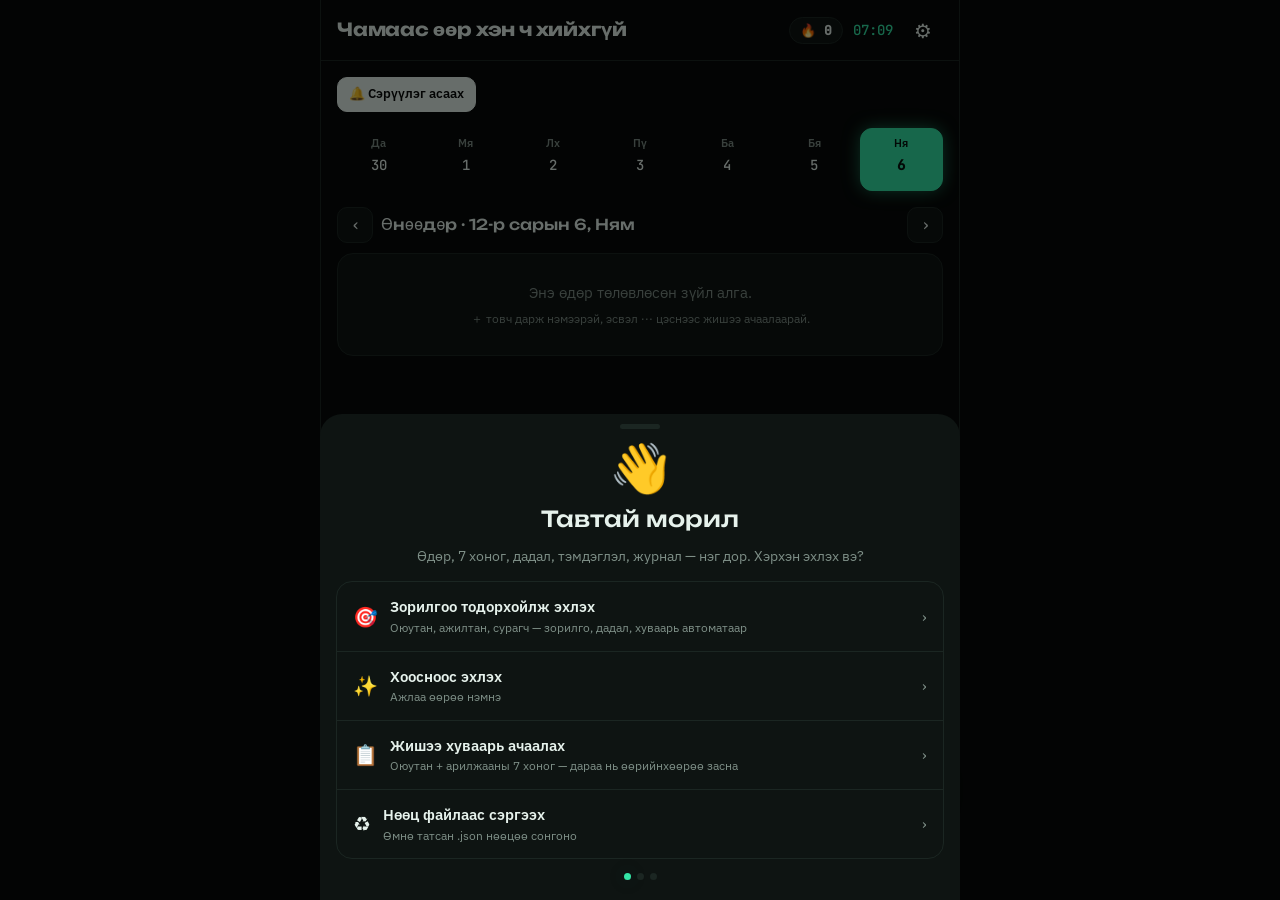
==== commit e33b6a3b: "Evolve: separate Goals page" ====
--- a/index.html
+++ b/index.html
@@ -451,12 +451,14 @@
           <div class="hadd" id="hAddRow" hidden><input id="hNew" type="text" maxlength="24" placeholder="Жишээ: 📚 30 мин ном унших" aria-label="Шинэ дадал"><button class="btn sm" id="hAdd" type="button">Нэмэх</button></div>
         </div>
         <div class="card" id="coachCard" hidden><button type="button" class="pstrip" id="dayStrip" aria-expanded="false"></button><div id="coachBody" class="col" style="gap:10px" hidden></div></div>
-        <div class="card" id="goalCard"><div class="label">🎯 Зорилго ба ахиц</div><div id="goalList" class="col" style="gap:10px"></div></div>
         <div class="card" id="allocCard" hidden><div class="label">⚖️ Цагийн хуваарилалт · энэ 7 хоног</div><div id="allocList"></div><div id="allocWarn" class="col" style="gap:8px"></div></div>
         <div class="card" id="statCard" hidden><div class="label">📊 Нийт статистик</div><div id="statList"></div></div>
         <div class="card" id="cdCard" hidden><div class="label">⏳ Чухал өдрүүд</div><div id="cdList"></div></div>
         <div class="week" id="week"></div>
         <div id="daySlotToday"></div>
+      </section>
+      <section class="view" id="vGoals" hidden>
+        <div class="card" id="goalCard"><div class="label">🎯 Зорилго ба ахиц</div><div id="goalList" class="col" style="gap:10px"></div></div>
       </section>
       <section class="view" id="vCal" hidden>
         <div class="seg" id="calMode" style="align-self:flex-start"><button type="button" data-v="week">7 хоног</button><button type="button" data-v="month">Сар</button></div>
@@ -549,6 +551,7 @@
           <button type="button" class="fbtn" id="profBtn"><span class="ic">👤</span><span class="nm">Профайл</span><span class="chev">›</span></button>
           <button type="button" class="fbtn" data-go="notes" data-tab="notes"><span class="ic">📝</span><span class="nm">Тэмдэглэл</span><span class="chev">›</span></button>
           <button type="button" class="fbtn" data-go="trade" data-tab="trade"><span class="ic" id="jIcon2">📓</span><span class="nm" id="jTab2">Журнал</span><span class="chev">›</span></button>
+          <button type="button" class="fbtn" data-go="goals" data-tab="goals"><span class="ic">🎯</span><span class="nm">Зорилго ба ахиц</span><span class="chev">›</span></button>
           <button type="button" class="fbtn" data-go="life" data-tab="life"><span class="ic">🧭</span><span class="nm">Зорилго</span><span class="chev">›</span></button>
           <button type="button" class="fbtn" data-go="settings"><span class="ic">⚙︎</span><span class="nm">Тохиргоо</span><span class="chev">›</span></button>
         </div>
@@ -1372,18 +1375,18 @@
 arm($("delNote"),"Дахин дар",()=>{const N=notes();const n0=curNote();N.items=N.items.filter(i=>i.id!==nav.n);save();go({tab:"notes",f:nav.f},true);
   toast("Устгагдлаа",{label:"Буцаах",fn:()=>{const NN=notes();if(n0&&!NN.items.some(i=>i.id===n0.id)){NN.items.push(n0);save();renderAll()}}})});
 // ===== router
-const VIEWS=["vToday","vCal","vNotesHome","vNotes","vEditor","vLife","vTrade","vSettings","vHabits","vInsights","vMore"];
-const MORE_TABS=["notes","trade","life"];
-function currentView(){if(nav.tab==="settings")return"vSettings";if(nav.tab==="habits")return"vHabits";if(nav.tab==="insights")return"vInsights";if(nav.tab==="more")return"vMore";if(MORE_TABS.includes(nav.tab)&&S().tabs[nav.tab]===false)nav.tab="more";if(nav.tab==="cal")return"vCal";if(nav.tab==="life")return"vLife";if(nav.tab==="trade")return"vTrade";if(nav.tab==="notes"){if(nav.n&&curNote())return"vEditor";if(nav.f&&notes().folders.some(f=>f.id===nav.f))return"vNotes";return"vNotesHome"}return"vToday"}
+const VIEWS=["vToday","vGoals","vCal","vNotesHome","vNotes","vEditor","vLife","vTrade","vSettings","vHabits","vInsights","vMore"];
+const MORE_TABS=["notes","trade","life","goals"];
+function currentView(){if(nav.tab==="settings")return"vSettings";if(nav.tab==="habits")return"vHabits";if(nav.tab==="insights")return"vInsights";if(nav.tab==="more")return"vMore";if(MORE_TABS.includes(nav.tab)&&S().tabs[nav.tab]===false)nav.tab="more";if(nav.tab==="goals")return"vGoals";if(nav.tab==="cal")return"vCal";if(nav.tab==="life")return"vLife";if(nav.tab==="trade")return"vTrade";if(nav.tab==="notes"){if(nav.n&&curNote())return"vEditor";if(nav.f&&notes().folders.some(f=>f.id===nav.f))return"vNotes";return"vNotesHome"}return"vToday"}
 function go(next,back){const prevTab=nav.tab;nav={tab:next.tab,f:next.f||null,n:next.n||null,back:next.back||null};lss("wp-nav",JSON.stringify(nav));renderRoute(back);if(prevTab!==nav.tab||true)$("screen").scrollTop=0}
 function renderRoute(back){const v=currentView();if(v==="vNotesHome"){nav.f=null;nav.n=null}else if(v==="vNotes")nav.n=null;
   VIEWS.forEach(id=>{const el=$(id);const on=id===v;el.hidden=!on;if(on){el.classList.toggle("back",!!back);el.style.animation="none";el.offsetHeight;el.style.animation=""}});
   document.querySelectorAll(".tabbar button").forEach(b=>b.setAttribute("aria-selected",b.dataset.tab===nav.tab||(b.dataset.tab==="more"&&(MORE_TABS.includes(nav.tab)||nav.tab==="settings"))));
   const fo=notes().folders.find(x=>x.id===nav.f);
-  $("viewTitle").textContent={vToday:plan.name||motto(),vCal:"Ажил",vNotesHome:"Тэмдэглэл",vNotes:fo?fo.name:"",vEditor:fo?fo.name:"",vLife:"Зорилго",vTrade:S().jName||"Журнал",vSettings:"Тохиргоо",vHabits:"Дадал",vInsights:"Insights",vMore:"Бусад"}[v];
-  $("backBtn").hidden=!(["vNotes","vEditor","vSettings","vNotesHome","vTrade","vLife"].includes(v));$("setBtn").hidden=v==="vSettings";
-  const fabMap={vToday:"Ажил нэмэх",vCal:"Ажил нэмэх",vNotesHome:"Хавтас нэмэх",vNotes:"Тэмдэглэл нэмэх",vLife:"Мөр нэмэх",vTrade:"Журнал бичих",vHabits:"Дадал нэмэх"};$("fab").hidden=["vEditor","vSettings","vInsights","vMore"].includes(v);$("fab").setAttribute("aria-label",fabMap[v]||"Нэмэх");
-  if(v==="vToday"){$("daySlotToday").appendChild($("dayBlock"));renderWeek();renderDay();renderHabits();renderRvBanner();renderInstBanner();renderCd();renderCoach();renderGoals();renderAlloc();renderStats();renderTop();setHome()}
+  $("viewTitle").textContent={vToday:plan.name||motto(),vCal:"Ажил",vNotesHome:"Тэмдэглэл",vNotes:fo?fo.name:"",vEditor:fo?fo.name:"",vLife:"Зорилго",vGoals:"Зорилго ба ахиц",vTrade:S().jName||"Журнал",vSettings:"Тохиргоо",vHabits:"Дадал",vInsights:"Insights",vMore:"Бусад"}[v];
+  $("backBtn").hidden=!(["vNotes","vEditor","vSettings","vNotesHome","vTrade","vLife","vGoals"].includes(v));$("setBtn").hidden=v==="vSettings";
+  const fabMap={vToday:"Ажил нэмэх",vCal:"Ажил нэмэх",vNotesHome:"Хавтас нэмэх",vNotes:"Тэмдэглэл нэмэх",vLife:"Мөр нэмэх",vGoals:"Зорилго нэмэх",vTrade:"Журнал бичих",vHabits:"Дадал нэмэх"};$("fab").hidden=["vEditor","vSettings","vInsights","vMore"].includes(v);$("fab").setAttribute("aria-label",fabMap[v]||"Нэмэх");
+  if(v==="vToday"){$("daySlotToday").appendChild($("dayBlock"));renderWeek();renderDay();renderHabits();renderRvBanner();renderInstBanner();renderCd();renderCoach();renderAlloc();renderStats();renderTop();setHome()}if(v==="vGoals")renderGoals();
   if(v==="vCal"){renderCalMode()}
   if(v!=="vToday"&&!(v==="vCal"&&calMode==="month"))$("parking").appendChild($("dayBlock"));if(v==="vHabits")renderHGrid();if(v==="vInsights")renderInsights();
   if(v==="vNotesHome")renderFolders();if(v==="vNotes")renderNotes();if(v==="vEditor")renderEditor();if(v==="vLife")renderLife();if(v==="vTrade")renderJournal();if(v==="vSettings")renderSettings();syncHist()}
@@ -1392,7 +1395,7 @@
   go({tab:b.dataset.tab,f:b.dataset.tab==="notes"?nav.f:null,n:b.dataset.tab==="notes"?nav.n:null})});
 function appBack(){const b=$("backBtn");if(b.hidden)return false;b.onclick();return true}
 $("backBtn").onclick=()=>{if(nav.tab==="settings"){go(nav.back&&nav.back.tab!=="settings"?nav.back:{tab:"more"},true);return}if(nav.tab==="notes"&&nav.n)go({tab:"notes",f:nav.f},true);else if(nav.tab==="notes"&&nav.f)go({tab:"notes"},true);else go({tab:"more"},true)};
-$("fab").onclick=()=>{const v=currentView();if(v==="vToday"||v==="vCal")openEvent(null);else if(v==="vNotesHome")newFolder();else if(v==="vNotes")newNote();else if(v==="vLife")addLifeRow();else if(v==="vTrade"){jKind==="trade"?openTrade(null):openJ(null)}else if(v==="vHabits")addHabitInline()};
+$("fab").onclick=()=>{const v=currentView();if(v==="vToday"||v==="vCal")openEvent(null);else if(v==="vNotesHome")newFolder();else if(v==="vNotes")newNote();else if(v==="vLife")addLifeRow();else if(v==="vTrade"){jKind==="trade"?openTrade(null):openJ(null)}else if(v==="vHabits")addHabitInline();else if(v==="vGoals")openGoalEditor(null)};
 // ===== settings
 function applySettings(){const st=S();const r=document.documentElement;
   if(st.theme==="system")r.removeAttribute("data-theme");else r.setAttribute("data-theme",st.theme);
@@ -2010,7 +2013,7 @@
     const go1=full(mkE("button","btn","Хуваарь үүсгэх ›"));go1.onclick=()=>{if(!st.keys.length){toast("Дор хаяж 1 зорилго сонгоно уу");return}openGuide(3,st)};box.appendChild(go1)}
   else{const n=buildStarter(st.p,st.keys,st.m);plan.onboarded=1;save();renderAll();
     box.append(mkE("div","onbi","✅"),mkE("h2","onbt",n+" зорилго бэлэн"),mkE("p","onbp","Дадлууд «Дадал» цэсэнд, цагийн блокууд хуваарьт орлоо. Өдөр бүр «Өнөөдөр» дээр ахиц, өдрийн дүн харагдана. Цагийг нь өөрийнхөөрөө зас."));
-    const g=full(mkE("button","btn","Эхэлцгээе"));g.onclick=()=>{closeModal();go({tab:"today"})};box.appendChild(g)}
+    const g=full(mkE("button","btn","Эхэлцгээе"));g.onclick=()=>{closeModal();go({tab:"goals"})};box.appendChild(g)}
   if(openSheetEl!==$("onb"))openModal($("onb"))}
 
 // ---- settings card: coach times + time budget
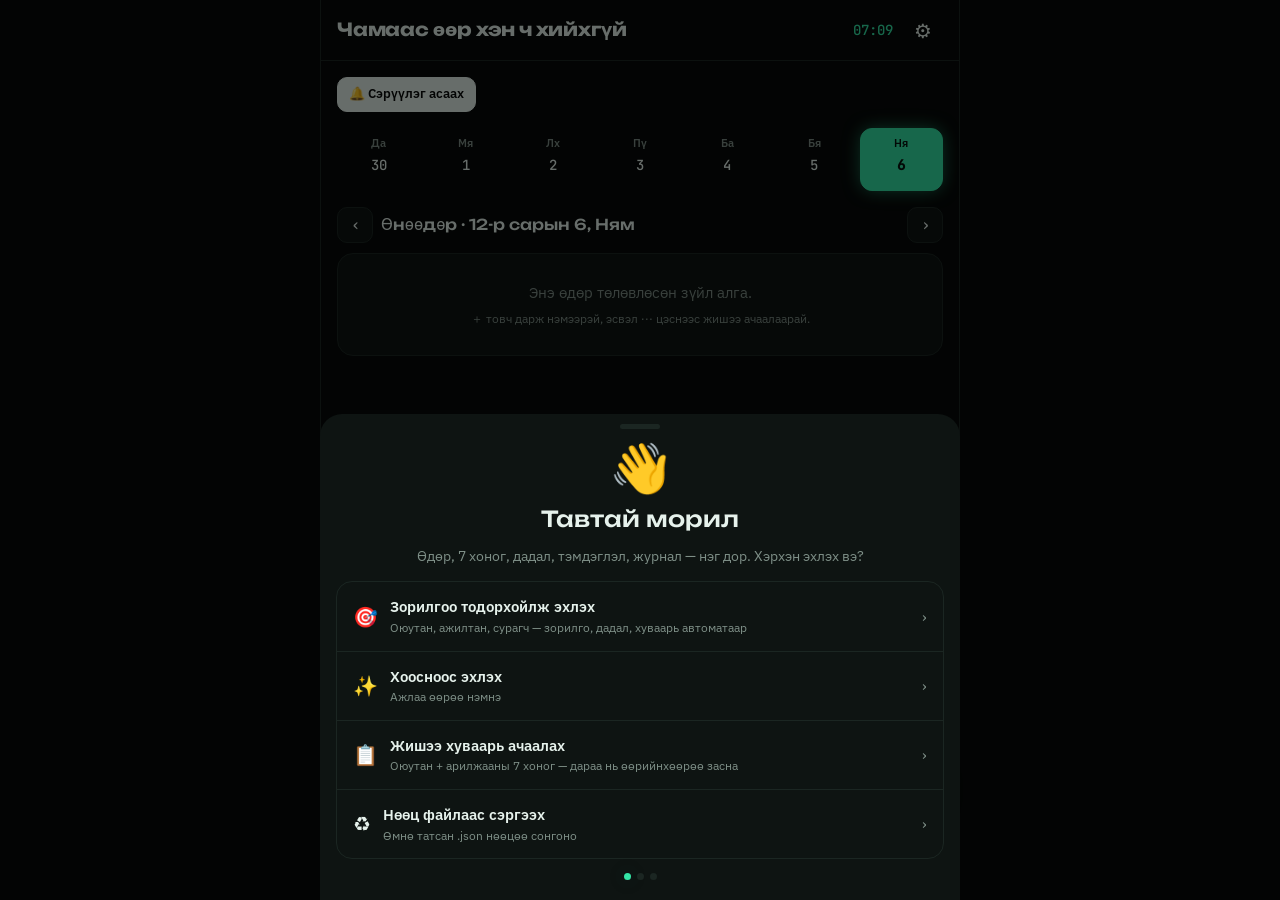
==== commit 8cc38268: "Evolve: no default habits" ====
--- a/index.html
+++ b/index.html
@@ -551,7 +551,7 @@
           <button type="button" class="fbtn" id="profBtn"><span class="ic">👤</span><span class="nm">Профайл</span><span class="chev">›</span></button>
           <button type="button" class="fbtn" data-go="notes" data-tab="notes"><span class="ic">📝</span><span class="nm">Тэмдэглэл</span><span class="chev">›</span></button>
           <button type="button" class="fbtn" data-go="trade" data-tab="trade"><span class="ic" id="jIcon2">📓</span><span class="nm" id="jTab2">Журнал</span><span class="chev">›</span></button>
-          <button type="button" class="fbtn" data-go="goals" data-tab="goals"><span class="ic">🎯</span><span class="nm">Зорилго ба ахиц</span><span class="chev">›</span></button>
+          <button type="button" class="fbtn" data-go="habits" data-tab="habits"><span class="ic">🟢</span><span class="nm">Дадал</span><span class="chev">›</span></button>
           <button type="button" class="fbtn" data-go="life" data-tab="life"><span class="ic">🧭</span><span class="nm">Зорилго</span><span class="chev">›</span></button>
           <button type="button" class="fbtn" data-go="settings"><span class="ic">⚙︎</span><span class="nm">Тохиргоо</span><span class="chev">›</span></button>
         </div>
@@ -618,7 +618,7 @@
   </div>
   <nav class="tabbar" role="tablist" aria-label="Үндсэн цэс">
     <button type="button" role="tab" data-tab="today"><span class="ic">☀️</span>Өнөөдөр</button>
-    <button type="button" role="tab" data-tab="habits"><span class="ic">🟢</span>Дадал</button>
+    <button type="button" role="tab" data-tab="goals"><span class="ic">🎯</span>Зорилго</button>
     <button type="button" role="tab" data-tab="cal"><span class="ic">📅</span>Ажил</button>
     <button type="button" role="tab" data-tab="insights"><span class="ic">📈</span>Insights</button>
     <button type="button" role="tab" data-tab="more"><span class="ic">☰</span>Бусад</button>
@@ -954,6 +954,9 @@
   if(p.settings&&isO(p.settings)){const B=p.settings.budget;if(B!=null){const o={};if(isO(B))Object.keys(B).slice(0,40).forEach(k=>{const v=Math.round(+B[k]);if(v>0&&v<=100)o[str(k,40)]=v});p.settings.budget=o}
     if(p.settings.coachM!=null&&!/^\d{2}:\d{2}$/.test(String(p.settings.coachM)))p.settings.coachM="08:00";if(p.settings.coachE!=null&&!/^\d{2}:\d{2}$/.test(String(p.settings.coachE)))p.settings.coachE="21:00"}
   if(p.profile!=null){const P=isO(p.profile)?p.profile:{};p.profile={name:typeof P.name==="string"?P.name.slice(0,24):"",emoji:typeof P.emoji==="string"?P.emoji.slice(0,8):"",role:["student","worker","pupil","other"].includes(P.role)?P.role:"",motto:typeof P.motto==="string"?P.motto.slice(0,60):"",since:D.test(String(P.since))?String(P.since):""}}
+  if(p.habits&&isO(p.habits)&&Array.isArray(p.habits.list)){const L=p.habits.list,lg=p.habits.log;const untouched=!lg||(isO(lg)&&!Object.keys(lg).length);
+    const DEFN={h1:"💪 Фитнес",h2:"😴 24:00-с өмнө унтах",h3:"📓 Журнал бөглөх"};
+    if(untouched)p.habits.list=L.filter(h=>!(h&&DEFN[h.id]&&h.name===DEFN[h.id]))}
   p.v=2;return p}
 function setStatus(){const el=$("status");if(!el)return;
   el.textContent=store.kind==="cloud"?"Хадгалалт: энэ төхөөрөмж + таны бүртгэл (cloud). Бусад төхөөрөмж дээр ч харагдана.":store.kind==="db"?"Хадгалалт: таны бүртгэлд — бусад төхөөрөмж дээр ч харагдана.":"Хадгалалт: зөвхөн энэ төхөөрөмж дээр"+(cloudReady()?" · нэвтэрвэл бусад төхөөрөмж рүү синк болно.":" — өөр төхөөрөмж дээр харагдахгүй.")}
@@ -1376,7 +1379,7 @@
   toast("Устгагдлаа",{label:"Буцаах",fn:()=>{const NN=notes();if(n0&&!NN.items.some(i=>i.id===n0.id)){NN.items.push(n0);save();renderAll()}}})});
 // ===== router
 const VIEWS=["vToday","vGoals","vCal","vNotesHome","vNotes","vEditor","vLife","vTrade","vSettings","vHabits","vInsights","vMore"];
-const MORE_TABS=["notes","trade","life","goals"];
+const MORE_TABS=["notes","trade","life","habits"];
 function currentView(){if(nav.tab==="settings")return"vSettings";if(nav.tab==="habits")return"vHabits";if(nav.tab==="insights")return"vInsights";if(nav.tab==="more")return"vMore";if(MORE_TABS.includes(nav.tab)&&S().tabs[nav.tab]===false)nav.tab="more";if(nav.tab==="goals")return"vGoals";if(nav.tab==="cal")return"vCal";if(nav.tab==="life")return"vLife";if(nav.tab==="trade")return"vTrade";if(nav.tab==="notes"){if(nav.n&&curNote())return"vEditor";if(nav.f&&notes().folders.some(f=>f.id===nav.f))return"vNotes";return"vNotesHome"}return"vToday"}
 function go(next,back){const prevTab=nav.tab;nav={tab:next.tab,f:next.f||null,n:next.n||null,back:next.back||null};lss("wp-nav",JSON.stringify(nav));renderRoute(back);if(prevTab!==nav.tab||true)$("screen").scrollTop=0}
 function renderRoute(back){const v=currentView();if(v==="vNotesHome"){nav.f=null;nav.n=null}else if(v==="vNotes")nav.n=null;
@@ -1384,7 +1387,7 @@
   document.querySelectorAll(".tabbar button").forEach(b=>b.setAttribute("aria-selected",b.dataset.tab===nav.tab||(b.dataset.tab==="more"&&(MORE_TABS.includes(nav.tab)||nav.tab==="settings"))));
   const fo=notes().folders.find(x=>x.id===nav.f);
   $("viewTitle").textContent={vToday:plan.name||motto(),vCal:"Ажил",vNotesHome:"Тэмдэглэл",vNotes:fo?fo.name:"",vEditor:fo?fo.name:"",vLife:"Зорилго",vGoals:"Зорилго ба ахиц",vTrade:S().jName||"Журнал",vSettings:"Тохиргоо",vHabits:"Дадал",vInsights:"Insights",vMore:"Бусад"}[v];
-  $("backBtn").hidden=!(["vNotes","vEditor","vSettings","vNotesHome","vTrade","vLife","vGoals"].includes(v));$("setBtn").hidden=v==="vSettings";
+  $("backBtn").hidden=!(v!=="vToday");$("setBtn").hidden=v==="vSettings";
   const fabMap={vToday:"Ажил нэмэх",vCal:"Ажил нэмэх",vNotesHome:"Хавтас нэмэх",vNotes:"Тэмдэглэл нэмэх",vLife:"Мөр нэмэх",vGoals:"Зорилго нэмэх",vTrade:"Журнал бичих",vHabits:"Дадал нэмэх"};$("fab").hidden=["vEditor","vSettings","vInsights","vMore"].includes(v);$("fab").setAttribute("aria-label",fabMap[v]||"Нэмэх");
   if(v==="vToday"){$("daySlotToday").appendChild($("dayBlock"));renderWeek();renderDay();renderHabits();renderRvBanner();renderInstBanner();renderCd();renderCoach();renderAlloc();renderStats();renderTop();setHome()}if(v==="vGoals")renderGoals();
   if(v==="vCal"){renderCalMode()}
@@ -1394,7 +1397,7 @@
   if(b.dataset.tab==="today"){const t=new Date();sel=new Date(t.getFullYear(),t.getMonth(),t.getDate());view=new Date(t.getFullYear(),t.getMonth(),1)}
   go({tab:b.dataset.tab,f:b.dataset.tab==="notes"?nav.f:null,n:b.dataset.tab==="notes"?nav.n:null})});
 function appBack(){const b=$("backBtn");if(b.hidden)return false;b.onclick();return true}
-$("backBtn").onclick=()=>{if(nav.tab==="settings"){go(nav.back&&nav.back.tab!=="settings"?nav.back:{tab:"more"},true);return}if(nav.tab==="notes"&&nav.n)go({tab:"notes",f:nav.f},true);else if(nav.tab==="notes"&&nav.f)go({tab:"notes"},true);else go({tab:"more"},true)};
+$("backBtn").onclick=()=>{if(["goals","cal","insights","more"].includes(nav.tab)){go({tab:"today"},true);return}if(nav.tab==="settings"){go(nav.back&&nav.back.tab!=="settings"?nav.back:{tab:"more"},true);return}if(nav.tab==="notes"&&nav.n)go({tab:"notes",f:nav.f},true);else if(nav.tab==="notes"&&nav.f)go({tab:"notes"},true);else go({tab:"more"},true)};
 $("fab").onclick=()=>{const v=currentView();if(v==="vToday"||v==="vCal")openEvent(null);else if(v==="vNotesHome")newFolder();else if(v==="vNotes")newNote();else if(v==="vLife")addLifeRow();else if(v==="vTrade"){jKind==="trade"?openTrade(null):openJ(null)}else if(v==="vHabits")addHabitInline();else if(v==="vGoals")openGoalEditor(null)};
 // ===== settings
 function applySettings(){const st=S();const r=document.documentElement;
@@ -1441,7 +1444,7 @@
 function renderRing(){const el=$("heroRing");if(!el)return;const t=new Date();const td=pct([t]);const mon=addDays(t,-wsOff(t));const wk=pct([0,1,2,3,4,5,6].map(k=>addDays(mon,k)));
   el.innerHTML=ringSVG(td.p)+`<span>${td.a}/${td.b} · 7х ${Math.round(wk.p*100)}%</span>`;el.title="Өнөөдрийн явц"}
 // ===== habits
-function H(){if(!plan.habits)plan.habits={list:[{id:"h1",name:"💪 Фитнес"},{id:"h2",name:"😴 24:00-с өмнө унтах"},{id:"h3",name:"📓 Журнал бөглөх"}],log:{}};return plan.habits}
+function H(){if(!plan.habits)plan.habits={list:[],log:{}};return plan.habits}
 function streak(hid){const L=H().log;let d=new Date();d=new Date(d.getFullYear(),d.getMonth(),d.getDate());if(!(L[ymd(d)]||{})[hid])d=addDays(d,-1);let n=0;while((L[ymd(d)]||{})[hid]){n++;d=addDays(d,-1)}return n}
 let hEditing=false;
 function renderHabits(){const box=$("habits");if(!box)return;const h=H();const k=ymd(new Date());box.innerHTML="";$("hAddRow").hidden=!hEditing;$("hEdit").textContent=hEditing?"Болсон":"Засах";
@@ -2082,6 +2085,19 @@
   const hide=[document.querySelector("#vToday .hero"),$("qaForm"),$("rvBanner"),$("habits")&&$("habits").parentElement,$("coachCard"),$("allocCard"),$("statCard"),$("cdCard")];
   hide.forEach(e=>e&&e.classList.add("hm-off"))}
 (function(){const s=document.createElement("style");s.textContent=".hm-off{display:none!important}";document.head.appendChild(s)})();
+
+// ---- alarm button: tap opens a drop-down with the alarm sounds
+(function(){const row=$("alarmRow");if(!row)return;const P=mkE("div","card");P.id="sndPanel";P.hidden=true;
+  const head=mkE("div","row");head.style.justifyContent="space-between";head.appendChild(mkE("div","label","Сэрүүлгийн дуу"));
+  const off=mkE("button","btn ghost sm","🔕 Сэрүүлэг унтраах");off.type="button";off.onclick=()=>{setAlarm(false);P.hidden=true};head.appendChild(off);P.appendChild(head);
+  const L=mkE("div","sounds");L.id="sndQuick";L.style.maxHeight="300px";L.style.overflowY="auto";P.appendChild(L);
+  const draw=()=>{L.innerHTML="";const cur=S().sound;SOUNDS.forEach((nm,k)=>{const l=document.createElement("label");const i=document.createElement("input");i.type="radio";i.name="sndq";i.checked=cur===k;i.id="snq"+k;
+    const sp=mkE("span","nm",nm);const pb=mkE("button","btn ghost sm","▶ Сонсох");pb.type="button";pb.onclick=e=>{e.preventDefault();beep(1,k)};
+    i.onchange=()=>{S().sound=k;save();beep(1,k)};l.append(i,sp,pb);L.appendChild(l)})};
+  row.parentElement.insertBefore(P,row.nextSibling);
+  $("alarmBtn").onclick=async()=>{if(!alarmOn){await setAlarm(true);draw();P.hidden=false}else{P.hidden=!P.hidden;if(!P.hidden===true)draw()}};
+  const _hm=setHome;
+})();
 renderAll();setInterval(()=>{tick()},5000);initStore();
 </script>
 </body>
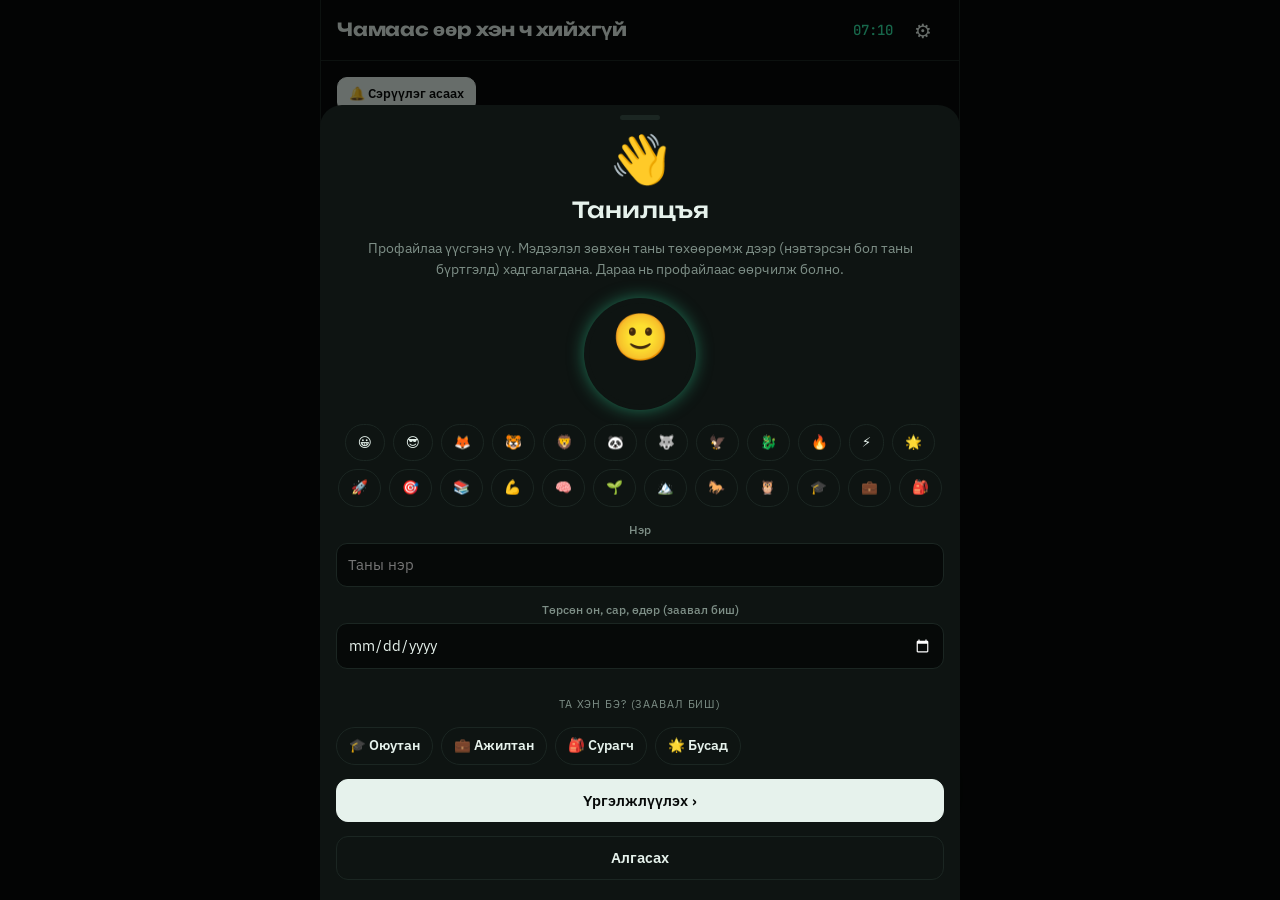
==== commit 18b40e41: "Evolve: first-run profile setup" ====
--- a/index.html
+++ b/index.html
@@ -953,7 +953,7 @@
   if(p.goals!=null)p.goals=(Array.isArray(p.goals)?p.goals:[]).filter(isO).slice(0,20).map(g=>({id:str(g.id||uid(),40),title:str(g.title,60),hids:(Array.isArray(g.hids)?g.hids:[]).map(x=>str(x,40)).slice(0,30),start:D.test(String(g.start))?String(g.start):"",date:D.test(String(g.date))?String(g.date):"",perWeek:Math.min(7,Math.max(1,Math.round(+g.perWeek)||5)),ms:(Array.isArray(g.ms)?g.ms:[]).filter(isO).slice(0,8).map(m=>({id:str(m.id||uid(),40),t:str(m.t,50),d:m.d?1:0}))}));
   if(p.settings&&isO(p.settings)){const B=p.settings.budget;if(B!=null){const o={};if(isO(B))Object.keys(B).slice(0,40).forEach(k=>{const v=Math.round(+B[k]);if(v>0&&v<=100)o[str(k,40)]=v});p.settings.budget=o}
     if(p.settings.coachM!=null&&!/^\d{2}:\d{2}$/.test(String(p.settings.coachM)))p.settings.coachM="08:00";if(p.settings.coachE!=null&&!/^\d{2}:\d{2}$/.test(String(p.settings.coachE)))p.settings.coachE="21:00"}
-  if(p.profile!=null){const P=isO(p.profile)?p.profile:{};p.profile={name:typeof P.name==="string"?P.name.slice(0,24):"",emoji:typeof P.emoji==="string"?P.emoji.slice(0,8):"",role:["student","worker","pupil","other"].includes(P.role)?P.role:"",motto:typeof P.motto==="string"?P.motto.slice(0,60):"",since:D.test(String(P.since))?String(P.since):""}}
+  if(p.profile!=null){const P=isO(p.profile)?p.profile:{};p.profile={name:typeof P.name==="string"?P.name.slice(0,24):"",emoji:typeof P.emoji==="string"?P.emoji.slice(0,8):"",role:["student","worker","pupil","other"].includes(P.role)?P.role:"",birth:(typeof P.birth==="string"&&D.test(P.birth)&&+P.birth.slice(0,4)>=1900&&P.birth<=ymd(new Date()))?P.birth:"",skip:P.skip?1:0,motto:typeof P.motto==="string"?P.motto.slice(0,60):"",since:D.test(String(P.since))?String(P.since):""}}
   if(p.habits&&isO(p.habits)&&Array.isArray(p.habits.list)){const L=p.habits.list,lg=p.habits.log;const untouched=!lg||(isO(lg)&&!Object.keys(lg).length);
     const DEFN={h1:"💪 Фитнес",h2:"😴 24:00-с өмнө унтах",h3:"📓 Журнал бөглөх"};
     if(untouched)p.habits.list=L.filter(h=>!(h&&DEFN[h.id]&&h.name===DEFN[h.id]))}
@@ -2056,6 +2056,8 @@
 
 // ---- profile
 const AVA=["😀","😎","🦊","🐯","🦁","🐼","🐺","🦅","🐉","🔥","⚡","🌟","🚀","🎯","📚","💪","🧠","🌱","🏔️","🐎","🦉","🎓","💼","🎒"];
+const okBirth=v=>{if(!/^\d{4}-\d{2}-\d{2}$/.test(v||""))return false;const d=parse(v);return d instanceof Date&&!isNaN(d)&&ymd(d)===v&&d<=new Date()&&d.getFullYear()>=1900};
+const ageOf=v=>{if(!okBirth(v))return null;const b=parse(v),n=new Date();let a=n.getFullYear()-b.getFullYear();if(n.getMonth()<b.getMonth()||(n.getMonth()===b.getMonth()&&n.getDate()<b.getDate()))a--;return a};
 const profO=()=>{if(!plan.profile||typeof plan.profile!=="object")plan.profile={};return plan.profile};
 function dayFrac(d){const L=H().list;return L.length?L.filter(h=>hitOn(d,h.id)).length/L.length:0}
 function openProfile(){const P=profO();if(!P.since){P.since=ymd(today0());save()}const box=$("onbBody");box.innerHTML="";const t=totals();const sc=consScore();
@@ -2065,6 +2067,8 @@
   const pick2=mkE("div","pr-chips");pick2.hidden=true;AVA.forEach(e=>{const b=mkE("button","hb",e);b.type="button";b.onclick=()=>{P.emoji=e;save();openProfile()};pick2.appendChild(b)});av.onclick=()=>{pick2.hidden=!pick2.hidden};box.appendChild(pick2);
   const nm=mkE("input");nm.type="text";nm.maxLength=24;nm.value=P.name||"";nm.placeholder="Нэрээ бич";nm.className="pf-name";nm.setAttribute("aria-label","Нэр");nm.onchange=()=>{P.name=nm.value.trim().slice(0,24);save();if(!P.emoji)av.textContent=(P.name||"?").charAt(0).toUpperCase()};box.appendChild(nm);
   const rl=mkE("div","pr-chips");rl.style.justifyContent="center";Object.entries(PERSONA).forEach(([k,v])=>{const b=mkE("button","hb",v.ic+" "+v.name);b.type="button";b.setAttribute("aria-pressed",P.role===k);b.onclick=()=>{P.role=P.role===k?"":k;save();openProfile()};rl.appendChild(b)});box.appendChild(rl);
+  const bd=mkE("input");bd.type="date";bd.max=ymd(new Date());bd.min="1900-01-01";bd.value=okBirth(P.birth)?P.birth:"";bd.setAttribute("aria-label","Төрсөн огноо");const agl=mkE("p","pr-note",ageOf(P.birth)!=null?ageOf(P.birth)+" нас":"Төрсөн огноо (заавал биш)");agl.style.textAlign="center";
+  bd.onchange=()=>{if(bd.value&&!okBirth(bd.value)){toast("Огноо буруу");bd.value=P.birth||"";return}P.birth=bd.value||"";save();agl.textContent=ageOf(P.birth)!=null?ageOf(P.birth)+" нас":"Төрсөн огноо (заавал биш)"};box.append(bd,agl);
   const mo=mkE("input");mo.type="text";mo.maxLength=60;mo.value=P.motto||"";mo.placeholder="Миний уриа: …";mo.className="pf-motto";mo.setAttribute("aria-label","Уриа");mo.onchange=()=>{P.motto=mo.value.trim().slice(0,60);save()};box.appendChild(mo);
   const st=mkE("div","pf-stats");const cell=(a,b,c)=>{const d=mkE("div","pf-cell");d.append(mkE("small",null,c),mkE("b",null,a),mkE("span",null,b));st.appendChild(d)};
   cell("🔥 "+perfectStreak(),"өдөр","Streak");cell(sc.now==null?"—":sc.now+"%","14 хоног","Хийсэн хувь");
@@ -2098,6 +2102,39 @@
   $("alarmBtn").onclick=async()=>{if(!alarmOn){await setAlarm(true);draw();P.hidden=false}else{P.hidden=!P.hidden;if(!P.hidden===true)draw()}};
   const _hm=setHome;
 })();
+
+// ---- Insights: add / remove habits in place
+let insDel=false;
+function delHabit(id){const h=H();h.list=h.list.filter(x=>x.id!==id);Object.keys(h.log).forEach(k=>{if(h.log[k]&&h.log[k][id]){delete h.log[k][id];if(!Object.keys(h.log[k]).length)delete h.log[k]}});goalsL().forEach(g=>{g.hids=(g.hids||[]).filter(x=>x!==id)});save()}
+function insMgr(){const ch=$("insChips");if(!ch)return;let m=$("insMgr");if(!m){m=mkE("div","card");m.id="insMgr";m.style.gap="10px";ch.parentElement.insertBefore(m,ch.nextSibling)}m.innerHTML="";
+  const row=mkE("div","row");row.style.flexWrap="nowrap";const inp=mkE("input");inp.type="text";inp.maxLength=40;inp.placeholder="＋ Шинэ дадал (жишээ: 📚 30 мин ном унших)";inp.setAttribute("aria-label","Шинэ дадал");inp.style.flex="1";inp.style.minWidth="0";
+  const add=mkE("button","btn sm","Нэмэх");add.type="button";
+  const doAdd=()=>{const v=inp.value.trim();if(!v)return;const L=H().list;if(L.length>=30){toast("30 хүртэл дадал");return}if(L.some(x=>x.name===v)){toast("Ийм дадал байна");return}
+    const id=uid();L.push({id:"h"+id,name:v.slice(0,40),color:HCOL[L.length%HCOL.length]});save();insSel="h"+id;lss("wp-ins",insSel);renderAll()};
+  add.onclick=doAdd;inp.onkeydown=e=>{if(e.key==="Enter"){e.preventDefault();doAdd()}};row.append(inp,add);m.appendChild(row);
+  if(H().list.length){const tg=mkE("button","btn ghost sm",insDel?"Болсон":"🗑 Дадал устгах");tg.type="button";tg.style.alignSelf="flex-start";tg.onclick=()=>{insDel=!insDel;insMgr()};m.appendChild(tg);
+    if(insDel){H().list.forEach(x=>{const r=mkE("div","setrow");r.appendChild(mkE("div","lbl",x.name));const d=mkE("button","btn ghost sm","Устгах");d.type="button";arm(d,"Дахин дар",()=>{delHabit(x.id);renderAll()});r.appendChild(d);m.appendChild(r)});
+      m.appendChild(mkE("div","hint","Устгахад тухайн дадлын түүх, зорилгод холбосон холбоос мөн арилна."))}}
+  else{insDel=false}}
+{const _ri=renderInsights;renderInsights=function(){_ri.apply(this,arguments);insMgr()}}
+
+// ---- first-run profile setup (name, birth date, avatar, role) — stored in plan.profile
+function openProfileSetup(next){const P=profO();const box=$("onbBody");box.innerHTML="";
+  box.append(mkE("div","onbi","👋"),mkE("h2","onbt","Танилцъя"),mkE("p","onbp","Профайлаа үүсгэнэ үү. Мэдээлэл зөвхөн таны төхөөрөмж дээр (нэвтэрсэн бол таны бүртгэлд) хадгалагдана. Дараа нь профайлаас өөрчилж болно."));
+  const ring=mkE("div","pf-ring");const av=mkE("div","pf-ava",P.emoji||"🙂");ring.appendChild(av);const top=mkE("div","pf-top");top.appendChild(ring);box.appendChild(top);
+  const em=mkE("div","pr-chips");em.style.justifyContent="center";AVA.forEach(e=>{const b=mkE("button","hb",e);b.type="button";b.setAttribute("aria-pressed",P.emoji===e);b.onclick=()=>{P.emoji=e;av.textContent=e;em.querySelectorAll(".hb").forEach(x=>x.setAttribute("aria-pressed",x===b))};em.appendChild(b)});box.appendChild(em);
+  const f=(l,el)=>{const w=mkE("div","f");w.append(mkE("label",null,l),el);return w};
+  const nm=mkE("input");nm.type="text";nm.maxLength=24;nm.value=P.name||"";nm.placeholder="Таны нэр";nm.setAttribute("aria-label","Нэр");
+  const bd=mkE("input");bd.type="date";bd.max=ymd(new Date());bd.min="1900-01-01";bd.value=okBirth(P.birth)?P.birth:"";bd.setAttribute("aria-label","Төрсөн огноо");
+  const ag=mkE("p","pr-note",""),setAg=()=>{ag.textContent=ageOf(bd.value)!=null?ageOf(bd.value)+" нас":""};bd.onchange=setAg;setAg();
+  box.append(f("Нэр",nm),f("Төрсөн он, сар, өдөр (заавал биш)",bd),ag);
+  box.appendChild(mkE("div","label","Та хэн бэ? (заавал биш)"));const rl=mkE("div","pr-chips");Object.entries(PERSONA).forEach(([k,v])=>{const b=mkE("button","hb",v.ic+" "+v.name);b.type="button";b.setAttribute("aria-pressed",P.role===k);b.onclick=()=>{P.role=P.role===k?"":k;rl.querySelectorAll(".hb").forEach((x,i)=>x.setAttribute("aria-pressed",Object.keys(PERSONA)[i]===P.role))};rl.appendChild(b)});box.appendChild(rl);
+  const ok=mkE("button","btn","Үргэлжлүүлэх ›");ok.type="button";ok.style.width="100%";
+  ok.onclick=()=>{const n=nm.value.trim();if(!n){toast("Нэрээ бичнэ үү");nm.focus();return}if(bd.value&&!okBirth(bd.value)){toast("Төрсөн огноо буруу");return}
+    P.name=n.slice(0,24);P.birth=bd.value||"";if(!P.emoji)P.emoji="";P.skip=0;if(!P.since)P.since=ymd(today0());save();renderAll();next()};
+  const sk=mkE("button","btn ghost","Алгасах");sk.type="button";sk.style.width="100%";sk.onclick=()=>{P.skip=1;save();next()};
+  box.append(ok,sk);if(openSheetEl!==$("onb"))openModal($("onb"))}
+{const _oo=openOnb;openOnb=function(step,note){if(step===1&&!note){const P=profO();if(!P.name&&!P.skip){openProfileSetup(()=>_oo(1));return}}return _oo.apply(this,arguments)}}
 renderAll();setInterval(()=>{tick()},5000);initStore();
 </script>
 </body>
